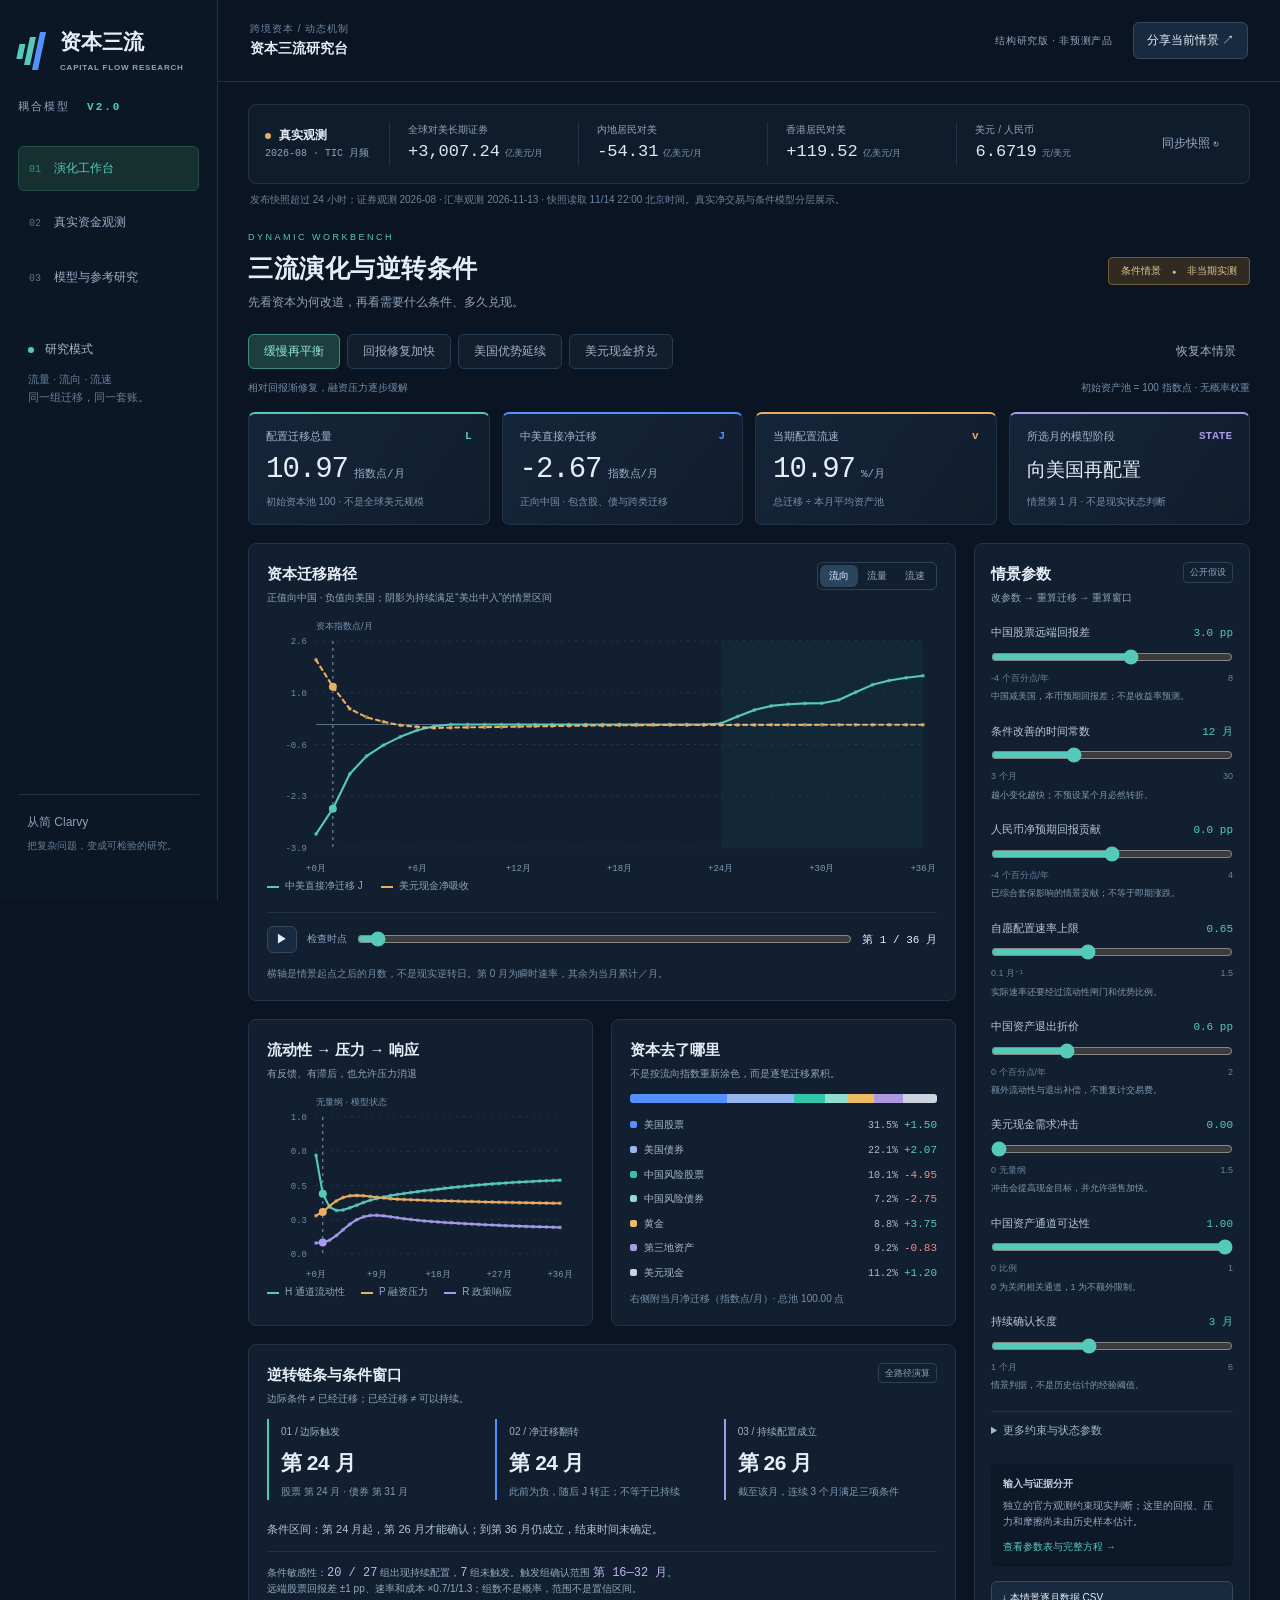
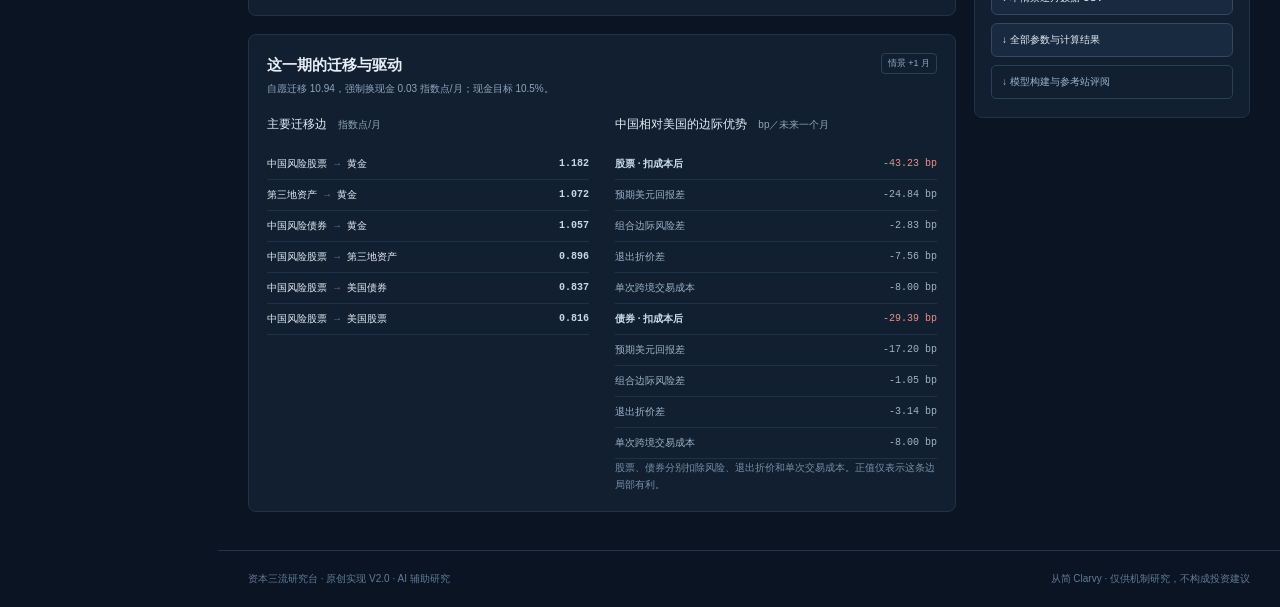
==== public/workbench.html @ 4d36f6ec "Publish capital three-flows research workbench v2" ====
<!doctype html><html lang="zh-CN"><head><meta charset="utf-8"><meta name="viewport" content="width=device-width,initial-scale=1"><meta name="theme-color" content="#0b1422"><meta name="description" content="资本三流动态研究台：真实证券交易观测、七资产迁移网络、流动性反馈、条件逆转窗口。"><title>资本三流 · 动态研究台</title><link rel="icon" href="assets/favicon.svg"><link rel="stylesheet" href="workbench.css"><script type="module" src="workbench.mjs"></script></head><body>
<a class="skip" href="#main">跳到研究内容</a><aside class="rail"><a class="brand" href="#model"><span class="brand-mark"><i></i><i></i><i></i></span><span>资本三流<small>CAPITAL FLOW RESEARCH</small></span></a><div class="edition">耦合模型 <b>V2.0</b></div><nav><a href="#model" data-page="model"><span>01</span> 演化工作台</a><a href="#observed" data-page="observed"><span>02</span> 真实资金观测</a><a href="#method" data-page="method"><span>03</span> 模型与参考研究</a></nav><div class="rail-note"><span class="dot"></span> 研究模式<small>流量 · 流向 · 流速<br>同一组迁移，同一套账。</small></div><div class="rail-bottom">从简 Clarvy<br><small>把复杂问题，变成可检验的研究。</small></div></aside>
<div class="shell"><header class="topbar"><div><span class="breadcrumb">跨境资本 / 动态机制</span><strong>资本三流研究台</strong></div><div class="top-actions"><span class="version">结构研究版 · 非预测产品</span><button id="share">分享当前情景 ↗</button></div></header><main id="main" tabindex="-1">
<div class="data-strip"><div class="strip-label"><span class="dot" id="data-dot"></span><strong>真实观测</strong><small id="obs-period">读取官方快照…</small></div><div class="ticker" id="tickers"><span>正在读取来源，未用模拟值占位。</span></div><button class="quiet" id="refresh">同步快照 ↻</button></div><p class="sync-line" id="sync-status">观测层与情景模型独立：新数据不会未经拟合就变成“真实三流”。</p>
<section class="page" id="page-model"><div class="page-heading"><div><span class="eyebrow">DYNAMIC WORKBENCH</span><h1>三流演化与逆转条件</h1><p>先看资本为何改道，再看需要什么条件、多久兑现。</p></div><div class="mode-chip">条件情景 <span>●</span> 非当期实测</div></div>
<div class="scenario-bar"><div class="scenarios" id="presets"></div><button class="quiet" id="reset">恢复本情景</button></div><div class="scenario-caption"><span id="scenario-brief"></span><span>初始资产池 = 100 指数点 · 无概率权重</span></div>
<div class="metrics" id="metrics"></div>
<div class="work-grid"><div class="analysis-stack"><article class="panel main-chart"><div class="panel-head"><div><h2>资本迁移路径</h2><p>正值向中国 · 负值向美国；阴影为持续满足“美出中入”的情景区间</p></div><div class="segmented" id="chart-tabs"><button data-chart="J" class="active">流向</button><button data-chart="L">流量</button><button data-chart="v">流速</button></div></div><div id="main-chart" class="chart"></div><div class="chart-caption" id="main-legend"></div><div class="time-control"><button id="play" aria-label="播放情景路径">▶</button><label for="month">检查时点</label><input type="range" id="month" min="0" max="36" step="1" value="1"><output id="month-label"></output></div><p class="micro">横轴是情景起点之后的月数，不是现实逆转日。第 0 月为瞬时速率，其余为当月累计／月。</p></article>
<div class="sub-grid"><article class="panel"><div class="panel-head"><div><h2>流动性 → 压力 → 响应</h2><p>有反馈、有滞后，也允许压力消退</p></div></div><div id="state-chart" class="chart compact"></div><div class="legend"><span style="--c:#55cabb">H 通道流动性</span><span style="--c:#e8ae64">P 融资压力</span><span style="--c:#a79aea">R 政策响应</span></div></article><article class="panel"><div class="panel-head"><div><h2>资本去了哪里</h2><p id="holdings-caption">不是按流向指数重新涂色，而是逐笔迁移累积。</p></div></div><div id="allocation"></div></article></div>
<article class="panel"><div class="panel-head"><div><h2>逆转链条与条件窗口</h2><p>边际条件 ≠ 已经迁移；已经迁移 ≠ 可以持续。</p></div><span class="badge">全路径演算</span></div><div class="event-grid" id="events"></div><div class="window-detail" id="window-detail"></div><div class="sensitivity" id="sensitivity"></div></article>
<article class="panel"><div class="panel-head"><div><h2>这一期的迁移与驱动</h2><p id="flow-description"></p></div><span class="badge" id="selected-badge"></span></div><div class="drivers-grid"><div><h3>主要迁移边 <small>指数点/月</small></h3><div id="flow-edges"></div></div><div><h3>中国相对美国的边际优势 <small>bp／未来一个月</small></h3><div id="driver-bars"></div><p class="micro">股票、债券分别扣除风险、退出折价和单次交易成本。正值仅表示这条边局部有利。</p></div></div></article></div>
<aside class="parameter-panel panel"><div class="panel-head"><div><h2>情景参数</h2><p>改参数 → 重算迁移 → 重算窗口</p></div><span class="badge">公开假设</span></div><div id="controls"></div><details id="advanced"><summary>更多约束与状态参数</summary><div id="advanced-controls"></div></details><div class="parameter-note"><strong>输入与证据分开</strong><p>独立的官方观测约束现实判断；这里的回报、压力和摩擦尚未由历史样本估计。</p><a href="#method">查看参数表与完整方程 →</a></div><div class="exports"><button id="export-csv">↓ 本情景逐月数据 CSV</button><button id="export-json">↓ 全部参数与计算结果</button><a href="downloads/model-v2.md" download>↓ 模型构建与参考站评阅</a></div></aside></div></section>
<section class="page" id="page-observed" hidden><div class="page-heading"><div><span class="eyebrow">OBSERVED TRANSACTIONS</span><h1>真实资金，按统计口径看</h1><p>直接读取交易净额；不把市值、汇率变化当作跨境买卖。</p></div><button id="export-observed">↓ 观测 CSV</button></div><div id="observation-verdict" class="verdict"></div><div class="observed-controls"><label for="region">投资者居民口径</label><select id="region"><option value="world">全球外国居民（Grand Total）</option><option value="cn">中国内地居民</option><option value="hk">中国香港居民</option></select><span class="badge" id="history-count"></span></div><div class="metrics observed-metrics" id="observed-metrics"></div><article class="panel"><div class="panel-head"><div><h2>对美国长期证券的净交易</h2><p>月度 · 亿美元/月 · 正数为净买入</p></div></div><div id="observed-chart" class="chart"></div><div class="legend"><span style="--c:#55cabb">长期证券合计</span><span style="--c:#5590ff">股票</span><span style="--c:#e8ae64">债券</span></div></article><div class="sub-grid"><article class="panel"><div class="panel-head"><div><h2>净配置强度</h2><p>月度净交易 ÷ 两个月末平均持仓，%/月；不是毛流速 v</p></div></div><div id="intensity-chart" class="chart compact"></div></article><article class="panel"><div class="panel-head"><div><h2>存量变化分解</h2><p>最新统计月 · 亿美元</p></div></div><div id="reconcile"></div></article></div><article class="panel"><div class="panel-head"><div><h2>同月分项与居民来源</h2><p>内地、香港是居民/报告归属，不是最终受益人的完整穿透。</p></div></div><div class="table-scroll"><table><thead><tr><th>投资者口径</th><th>合计</th><th>股票</th><th>国债</th><th>机构债</th><th>公司债</th><th>统计期</th></tr></thead><tbody id="region-table"></tbody></table></div></article><div id="source-log" class="source-grid"></div></section>
<section class="page" id="page-method" hidden><div class="page-heading"><div><span class="eyebrow">MODEL & REFERENCE</span><h1>先理解参考模型，再完善机制</h1><p>继承动态反馈与结果导向；用真实迁移、完整资产去向和可失效条件补齐。</p></div><a class="button" href="downloads/model-v2.md" download>↓ 完整研究说明</a></div><article class="panel prose"><span class="badge">参考站 · 本轮实读 2026-11-14</span><h2>它抓住的重点，是“三流如何相互作用”</h2><p>参考站 SFO-V5 用流速、压力、政策响应和吸引力的耦合方程，解释资本为何先冻结、后改道。低流速降低方向调整速度，情景参数影响演化路径与窗口。这些机制和研究台组织方式值得吸收，不能只留下“数据不足”的提醒。</p><div class="mechanism"><span>融资收紧</span><b>→</b><span>通道流动性下降</span><b>→</b><span>压力积累</span><b>→</b><span>政策与回报变化</span><b>→</b><span>资产迁移</span></div><p>它的 2027 年窗口来自指定的利差、风险补偿转折路径，公开说明也称其为“情景标定”。线上是日更快照加本地积分，不等于分钟级实测资本流。我们保留机制，重新建立量纲、迁移账和可终止的窗口。</p><a id="reference-link" target="_blank" rel="noopener noreferrer">打开用户提供的参考站 ↗</a></article>
<article class="panel prose"><h2>融合后的模型：不是再加一个指数</h2><div class="compare-grid"><div><b>01 · 流量落到账上</b><p>七资产桶，边际优势驱动每条迁移。L、J、v 和持仓来自同一组 f，不独立编造方向指数。</p></div><div><b>02 · 资金有其他选择</b><p>美中股债分开，现金、黄金、第三地参与竞争。中国相对更好，也不代表它比现金更好。</p></div><div><b>03 · 速冻与强售分开</b><p>流动性压低自愿调仓，但美元需求可加速强制出售；压力状态能够恢复，不永久锁存。</p></div><div><b>04 · 窗口由条件生成</b><p>触发、翻转、持续确认分别计算；条件失效即结束，期限内不发生也保留。</p></div></div></article>
<article class="panel prose"><h2>可运行的方程骨架</h2><div class="equation"><small>01 / 交易与估值分账</small>ΔKᵢ = Δt · (Σⱼ fⱼᵢ − Σⱼ fᵢⱼ) + Gᵢ + Eᵢ</div><div class="equation"><small>02 / 同一币种、同一月期限</small>g = μ − χ − γΣw &nbsp; · &nbsp; Sᵢⱼ = gⱼ − gᵢ − cᵢⱼ</div><div class="equation"><small>03 / 有界、守恒的自愿迁移</small>aᵢⱼ = Aᵢⱼ [Sᵢⱼ]₊ / s₀<br>fᵢⱼ = ν₀ H/(H+h₀) · Kᵢ · aᵢⱼ/(1+Σⱼ aᵢⱼ)</div><div class="equation"><small>04 / 由迁移导出三流</small>L = Σ fᵢⱼ &nbsp; · &nbsp; J = f美→中 − f中→美 &nbsp; · &nbsp; v = L/W̄</div><div class="equation"><small>05 / 可衰减的状态反馈，时间单位为月</small>H′ = (a+bR)(1−H) − cIH<br>P′ = [d(1−H)+eZ](1−P) − (f+gR)P<br>R′ = k{sigmoid[(P−P*)/θ] − R}</div><p>另加现金短缺时的强制迁移；所有出售受持仓和通道约束。模型为边际收益驱动动力学，不宣称全球动态最优解。完整量纲、系数、初始配置与局限见研究说明及参数导出。</p></article>
<article class="panel prose"><h2>现实观测与情景推演，各回答一个问题</h2><div class="compare-grid"><div><b>观测层：已经发生了什么？</b><p>美国财政部 TIC（国际资本流动统计）的净交易、股债分项、居民来源与持仓。后台每 6 小时尝试更新，失败保留旧值及原观测期。</p></div><div><b>模型层：如果条件变化，会怎样？</b><p>显式回报、风险、摩擦与现金需求生成迁移。尚未拟合“观测→潜在状态”映射，因此不会拿日行情自动伪造真实 L/J/v。</p></div></div><p>没有足够的同一投资者穿透数据，现实双边迁移尚未识别；但已披露的美国吸收端和资产分化可以真实展示。27 组敏感性是确定性压力对照，不是概率或置信区间。</p></article>
<article class="panel"><div class="panel-head"><div><h2>当前情景参数登记</h2><p>全部标为情景输入；不是经济常数的实证估计。</p></div></div><div class="table-scroll"><table><thead><tr><th>参数</th><th>值</th><th>单位 / 用途</th></tr></thead><tbody id="parameter-table"></tbody></table></div><details class="technical"><summary>固定系数、初始配置与风险矩阵</summary><pre id="fixed-params"></pre></details></article></section>
</main><footer><span>资本三流研究台 · 原创实现 V2.0 · AI 辅助研究</span><span>从简 Clarvy · 仅供机制研究，不构成投资建议</span></footer></div><div id="toast" role="status" aria-live="polite"></div></body></html>
---- public/workbench.css ----
:root{color-scheme:dark;--bg:#0b1422;--rail:#0c1726;--panel:#111f30;--line:#223349;--text:#e6edf7;--muted:#91a4bc;--cyan:#55cabb;--blue:#5590ff;--amber:#e8ae64;--red:#e98f8b;--mono:'SFMono-Regular',Consolas,'Liberation Mono',monospace}*{box-sizing:border-box}body{margin:0;background:var(--bg);color:var(--text);font:14px/1.6 -apple-system,BlinkMacSystemFont,'Segoe UI','PingFang SC','Microsoft YaHei',sans-serif}button,input,select{font:inherit}button,.button{cursor:pointer;color:var(--text);border:1px solid #344861;background:#182a40;border-radius:6px;padding:8px 13px;font-size:12px;white-space:nowrap;text-decoration:none}button:hover,.button:hover{background:#223b56;border-color:#527293}button:focus-visible,a:focus-visible,input:focus-visible,select:focus-visible{outline:2px solid var(--cyan);outline-offset:4px}button:disabled{opacity:.55;cursor:wait}a{color:var(--cyan);text-decoration:none}a:hover{text-decoration:underline}h1,h2,h3,p{margin:0}h1{font-size:25px;letter-spacing:.02em;font-weight:650}h2{font-size:15px;font-weight:650}h3{font-size:12px;font-weight:500;margin:6px 0 14px}h3 small{font-size:10px;color:var(--muted);font-weight:400;margin-left:8px}small{font-size:11px}strong{font-weight:600}.skip{position:absolute;left:8px;top:-50px;z-index:20;background:#000}.skip:focus{top:5px}.rail{position:fixed;width:218px;top:0;bottom:0;left:0;border-right:1px solid var(--line);background:var(--rail);padding:28px 18px;display:flex;flex-direction:column;z-index:5}.brand{display:flex;align-items:center;gap:12px;color:var(--text);font-size:21px;font-weight:600;line-height:1.3;text-decoration:none!important}.brand small{display:block;color:var(--muted);font-size:8px;letter-spacing:.8px;margin-top:8px}.brand-mark{display:flex;align-items:center;gap:3px;width:30px;height:38px;transform:skew(-12deg)}.brand-mark i{display:block;width:6px;background:var(--cyan);height:15px}.brand-mark i:nth-child(2){height:28px}.brand-mark i:nth-child(3){height:38px;background:var(--blue)}.edition{margin:24px 0 30px;color:var(--muted);font-size:11px;letter-spacing:2px}.edition b{margin-left:12px;font-family:var(--mono);color:var(--cyan)}nav{display:grid;gap:9px}nav a{padding:12px 10px;color:#98adc5;border:1px solid transparent;border-radius:6px;font-size:12px}nav a span{font-family:var(--mono);font-size:10px;margin-right:10px;opacity:.6}nav a[aria-current]{color:var(--cyan);background:#16302f;border-color:#255047}nav a:hover{text-decoration:none;background:#172538}.rail-note{margin:40px 10px;color:#a7b8cc;font-size:12px}.dot{display:inline-block;width:6px;height:6px;background:var(--cyan);border-radius:50%;margin-right:8px;box-shadow:0 0 8px #55cabb33}.dot.warn{background:var(--amber)}.rail-note small{display:block;color:#667e98;margin:12px 0}.rail-bottom{margin-top:auto;color:#8ca1bc;font-size:12px;padding:18px 9px;border-top:1px solid var(--line)}.rail-bottom small{font-size:10px;color:#667e98;display:block;margin-top:6px}.shell{margin-left:218px;min-width:0}.topbar{height:82px;padding:18px 32px;display:flex;align-items:center;justify-content:space-between;border-bottom:1px solid var(--line)}.breadcrumb{font-size:10px;display:block;color:#7087a3;letter-spacing:1px}.topbar strong{font-size:14px}.top-actions{display:flex;gap:20px;align-items:center}.version{font-size:10px;color:var(--muted);letter-spacing:.7px}main{padding:22px 30px 38px;max-width:1610px;margin:auto;outline:none}.data-strip{display:flex;align-items:center;border:1px solid var(--line);background:#0f1c2c;border-radius:8px;min-height:80px;padding:12px 16px;gap:20px}.strip-label{min-width:100px;font-size:12px}.strip-label small{display:block;color:var(--muted);font-family:var(--mono);font-size:10px}.ticker{display:grid;grid-template-columns:repeat(4,1fr);flex:1;gap:18px;min-width:0}.tick{border-left:1px solid var(--line);padding-left:18px;min-width:0}.tick span{display:block;color:var(--muted);font-size:10px}.tick b{font-size:17px;font-family:var(--mono);font-weight:500;color:#dce7f4}.tick small{margin-left:5px;color:#8196ae;font-size:9px}.quiet{background:none;border:1px solid transparent;color:#9bb0c8}.sync-line{font-size:10px;color:#6c839d;margin:8px 2px 22px}.page-heading{display:flex;justify-content:space-between;align-items:center;margin:4px 0 20px;gap:14px}.eyebrow{font-size:9px;letter-spacing:2.5px;color:var(--cyan);display:block;margin-bottom:4px}.page-heading p{font-size:12px;color:var(--muted);margin-top:5px}.mode-chip{border:1px solid #705c37;background:#302a20;color:#dfc696;padding:5px 12px;border-radius:4px;font-size:10px;white-space:nowrap}.mode-chip span{font-size:7px;margin:0 8px}.scenario-bar{display:flex;justify-content:space-between;align-items:center;gap:12px}.scenarios{display:flex;gap:7px;flex-wrap:wrap}.scenarios button{background:#101e2e;border-color:#283c54;padding:7px 15px;color:#a1b3c9;font-size:12px}.scenarios button.active{background:#1c3e3d;border-color:#3d8b7c;color:#94e9db}.scenario-caption{display:flex;justify-content:space-between;font-size:10px;color:#738da8;margin:10px 0 16px;gap:10px}.metrics{display:grid;grid-template-columns:repeat(4,1fr);gap:12px;margin-bottom:18px}.metric{border:1px solid var(--line);border-top:2px solid var(--c,var(--line));border-radius:7px;background:linear-gradient(125deg,#152539,#101d2d);padding:14px 17px;min-width:0}.metric .label{font-size:11px;color:#a6b7cc;display:flex;justify-content:space-between;gap:8px}.metric .symbol{font-family:var(--mono);color:var(--c);font-weight:600}.metric .value{font-family:var(--mono);font-size:29px;line-height:1.45;letter-spacing:-1px;margin:4px 0 3px}.metric .value small{font-family:inherit;color:#98afc6;font-size:11px;letter-spacing:0;margin-left:6px}.metric .foot{font-size:10px;color:#7891ad}.metric.state .value{font-family:inherit;font-size:19px;letter-spacing:0;line-height:2.2}.work-grid{display:grid;grid-template-columns:minmax(0,1fr) 276px;gap:18px}.analysis-stack{display:grid;gap:18px;min-width:0}.panel{border:1px solid var(--line);border-radius:8px;background:var(--panel);padding:18px;min-width:0}.panel-head{display:flex;justify-content:space-between;align-items:flex-start;gap:10px;margin-bottom:12px}.panel-head p{font-size:10px;color:var(--muted);margin-top:4px}.segmented{display:flex;border:1px solid #2c415a;border-radius:5px;padding:2px;flex-shrink:0}.segmented button{background:none;border:0;color:#91a8c1;padding:3px 9px;font-size:10px}.segmented button.active{background:#2a455e;color:#e3f0ff}.chart{position:relative;width:100%;min-width:0}.chart svg{display:block;width:100%;height:auto;overflow:visible}.chart-empty{color:var(--muted);padding:50px 12px;font-size:12px}.chart-caption{font-size:10px;color:#8fa5bf;min-height:22px}.legend{display:flex;gap:16px;flex-wrap:wrap;color:#92a7c0;font-size:10px}.legend span:before,.chart-caption span:before{content:'';display:inline-block;width:12px;height:2px;background:var(--c);margin-right:6px;vertical-align:middle}.time-control{display:flex;align-items:center;gap:10px;margin:12px 0;padding-top:12px;border-top:1px solid var(--line)}.time-control button{width:30px;height:27px;padding:2px 7px}.time-control label{font-size:10px;color:#8fa5bf;white-space:nowrap}.time-control input{flex:1;min-width:50px}.time-control output{font:11px var(--mono);min-width:70px;text-align:right}input[type=range]{accent-color:var(--cyan);height:12px;cursor:pointer;width:100%;margin:8px 0}.micro{font-size:10px;color:#788fa9;line-height:1.7}.sub-grid{display:grid;grid-template-columns:1fr 1fr;gap:18px}.allocation-row{display:flex;justify-content:space-between;font-size:10px;color:#a9bbce;margin:7px 0;gap:8px}.allocation-row .amount{font-family:var(--mono)}.allocation-row i{display:inline-block;width:7px;height:7px;border-radius:2px;background:var(--c);margin-right:7px}.allocation-bar{display:flex;height:9px;border-radius:3px;overflow:hidden;margin:12px 0 14px}.allocation-bar span{height:100%}.event-grid{display:grid;grid-template-columns:repeat(3,1fr);gap:15px}.event{border-left:2px solid var(--c);padding:0 12px;min-width:0}.event small{font-size:10px;color:#a0b1c6}.event b{display:block;margin:5px 0 4px;font-size:21px;letter-spacing:-.5px}.event p{font-size:10px;color:#839bb5}.window-detail{font-size:11px;color:#b6c7da;margin:20px 0 4px;line-height:1.8}.sensitivity{font-size:10px;color:#93a8c0;padding-top:12px;border-top:1px solid var(--line);margin-top:12px}.sensitivity b{font:12px var(--mono);color:#c2b4ee}.badge{font-size:9px;color:#8fa7c3;border:1px solid #2a4059;border-radius:4px;padding:2px 6px;white-space:nowrap}.parameter-panel{align-self:start;position:sticky;top:16px;padding:18px 16px}.control{margin:18px 0 19px}.control label{display:flex;justify-content:space-between;gap:8px;font-size:11px;color:#b8c8db;align-items:baseline}.control output{font-family:var(--mono);font-size:11px;color:var(--cyan);white-space:nowrap}.control .ends{display:flex;justify-content:space-between;font-size:9px;color:#69839f}.control p{font-size:9px;line-height:1.6;color:#8298b1;margin-top:4px}details summary{cursor:pointer;font-size:11px;color:#a3b7ce;padding:10px 0;border-top:1px solid var(--line)}.parameter-note{font-size:10px;background:#0d1929;padding:12px;border-radius:5px;margin:14px 0;color:#95a9c2}.parameter-note strong{color:#bdcde0}.parameter-note p{margin:6px 0 9px}.exports{display:grid;gap:8px}.exports button,.exports a{text-align:left;font-size:10px;padding:8px 10px}.exports a{border:1px solid #2a4059;border-radius:5px;color:#9ab2cc}.drivers-grid{display:grid;grid-template-columns:1fr 1fr;gap:26px}.edge{display:flex;justify-content:space-between;font-size:10px;padding:7px 0;border-bottom:1px solid #203249;gap:9px}.edge strong{font-family:var(--mono);color:#c5d7ec}.edge span em{font-style:normal;color:#607b97;padding:0 5px}.driver{display:flex;justify-content:space-between;gap:10px;font-size:10px;color:#9fb3ca;padding:7px 0;border-bottom:1px solid #203249}.driver b{font-family:var(--mono);font-weight:500}.driver.total{font-weight:600;color:#ccdeed}.positive{color:var(--cyan)!important}.negative{color:var(--red)!important}.verdict{border-left:3px solid var(--cyan);background:#12292f;padding:15px 20px;margin-bottom:22px;color:#c7dadd;font-size:13px}.verdict p{font-size:11px;color:#91b2bb;margin-top:7px}.observed-controls{display:flex;align-items:center;gap:12px;margin-bottom:16px;font-size:12px;color:#9cb2cc}select{background:#17283c;border:1px solid #30465e;border-radius:5px;color:#d7e6f5;padding:7px 9px;max-width:100%}#page-observed>.panel,#page-observed>.sub-grid{margin-bottom:18px}.table-scroll{overflow:auto}table{width:100%;border-collapse:collapse;text-align:left;font-size:11px;white-space:nowrap}th{font-weight:500;color:#829bb8;border-bottom:1px solid #344961;padding:10px 12px}td{padding:11px 12px;border-bottom:1px solid #203249;color:#b6c8dd}td:not(:first-child){font-family:var(--mono)}.source-grid{display:grid;grid-template-columns:repeat(3,1fr);gap:14px}.source{border:1px solid var(--line);border-radius:7px;padding:15px;background:#101d2d;font-size:10px;color:#8ca3bf}.source b{display:block;color:#c1d3e6;font-size:12px;margin:5px 0 10px}.source code{font:8px var(--mono);overflow-wrap:anywhere;display:block;margin-top:8px}.source a{display:block;margin-top:10px}.prose{font-size:12px;line-height:1.9;margin-bottom:18px}.prose h2{font-size:18px;margin-bottom:14px}.prose p{color:#a9bed4;margin:12px 0}.prose>.badge{display:inline-block;margin-bottom:12px}.mechanism{display:flex;gap:8px;align-items:center;flex-wrap:wrap;margin:22px 0}.mechanism span{border:1px solid #36635f;padding:7px 14px;background:#173534;color:#a6e3d7;border-radius:5px;font-size:11px}.mechanism b{color:#536e89;font-weight:400}.compare-grid{display:grid;grid-template-columns:1fr 1fr;gap:18px 28px}.compare-grid b{font-size:13px;color:#cfe6e3}.compare-grid p{margin:6px 0}.equation{padding:14px 18px;border:1px solid #2c415a;background:#0c1828;margin:12px 0;border-radius:5px;font:14px/1.9 var(--mono);overflow:auto}.equation small{display:block;font:10px/1.6 sans-serif;color:#5bbdaf;margin-bottom:9px}.technical{margin-top:18px}.technical pre{white-space:pre-wrap;color:#8fa9c5;font:10px/1.7 var(--mono);overflow-wrap:anywhere}footer{border-top:1px solid var(--line);padding:20px 30px;display:flex;justify-content:space-between;font-size:10px;color:#607b98;gap:12px}#toast{position:fixed;right:24px;bottom:24px;background:#24433f;border:1px solid #4e9d8e;color:#cbf3e7;border-radius:6px;padding:12px 20px;z-index:30;font-size:12px;opacity:0;pointer-events:none;transition:opacity .15s;max-width:calc(100vw - 40px)}#toast.visible{opacity:1}[hidden]{display:none!important}
@media(min-width:1600px){.work-grid{grid-template-columns:minmax(0,1fr) 310px}.metric .value{font-size:33px}}
@media(max-width:1200px){.rail{width:182px;padding:25px 12px}.brand{font-size:18px}.brand small{font-size:7px}.shell{margin-left:182px}main{padding:20px}.topbar{padding:16px 22px}.work-grid{grid-template-columns:minmax(0,1fr) 250px;gap:14px}.ticker{gap:10px}.tick{padding-left:10px}.tick b{font-size:15px}.data-strip{gap:10px}.metrics{gap:10px}.metric{padding:12px}.metric .value{font-size:25px}.sub-grid{grid-template-columns:1fr}.drivers-grid{grid-template-columns:1fr}.parameter-panel{padding:16px 13px}.source-grid{grid-template-columns:1fr}.top-actions .version{display:none}}
@media(max-width:900px){.rail{position:static;width:100%;height:auto;padding:16px 20px;border-right:0;border-bottom:1px solid var(--line);flex-direction:row;align-items:center;justify-content:space-between;gap:16px}.brand{font-size:19px}.brand small{display:none}.brand-mark{height:28px}.brand-mark i:nth-child(3){height:28px}.edition,.rail-note,.rail-bottom{display:none}nav{display:flex;gap:6px}nav a{padding:7px 10px;font-size:11px}nav a span{display:none}.shell{margin:0}.topbar{height:63px}.work-grid{grid-template-columns:1fr 246px}.tick small{display:block;margin-left:0}.scenario-caption span:last-child{display:none}.metric.state .value{font-size:16px}.event b{font-size:18px}.page-heading p{font-size:11px}.panel{padding:15px}.event-grid{gap:7px}.event{padding-left:9px}.strip-label{min-width:82px}.data-strip .quiet{font-size:0;padding:4px}.data-strip .quiet:after{content:'↻';font-size:18px}}
@media(max-width:700px){.work-grid{grid-template-columns:1fr}.parameter-panel{position:static;order:2}.sub-grid,.drivers-grid{grid-template-columns:1fr 1fr}.ticker{grid-template-columns:repeat(2,1fr);row-gap:10px}.data-strip{align-items:flex-start}.tick b{font-size:15px}.tick small{display:inline}.metric .value{font-size:26px}.metrics{grid-template-columns:repeat(2,1fr)}.scenario-bar{align-items:flex-start}.scenarios button{font-size:11px;padding:6px 11px}.scenario-bar .quiet{font-size:10px;padding:5px}.source-grid{grid-template-columns:1fr}.compare-grid{grid-template-columns:1fr}.observed-controls{flex-wrap:wrap}.page-heading{align-items:flex-start}.page-heading h1{font-size:23px}.page-heading .mode-chip{margin-top:20px}.parameter-panel #controls{display:grid;grid-template-columns:1fr 1fr;gap:0 24px}.control{margin:12px 0}.topbar .breadcrumb{font-size:9px}#page-method .page-heading .button{font-size:10px}}
@media(max-width:480px){.rail{padding:13px 14px;display:block}.brand{font-size:18px}.brand-mark{height:22px}.brand-mark i{width:5px}.brand-mark i:nth-child(2){height:20px}.brand-mark i:nth-child(3){height:27px}nav{margin-top:14px;justify-content:space-between}nav a{flex:1;text-align:center;padding:7px 5px;font-size:10px}.topbar{padding:12px 15px;height:58px}.topbar strong{font-size:12px}main{padding:14px 12px 28px}.data-strip{padding:12px 10px;gap:5px}.strip-label{min-width:70px}.strip-label strong{font-size:10px}.strip-label small{font-size:9px}.ticker{gap:10px 6px}.tick{padding-left:8px}.tick span{font-size:8px}.tick b{font-size:13px}.tick small{font-size:8px;margin-left:2px}.sync-line{font-size:9px;line-height:1.7;margin-bottom:19px}.page-heading{gap:5px;margin-bottom:16px}.page-heading h1{font-size:21px}.eyebrow{font-size:8px;letter-spacing:2px}.page-heading p{font-size:10px}.mode-chip{font-size:8px;padding:4px 6px}.mode-chip span{margin:0 4px}.scenario-bar{gap:6px}.scenarios{gap:6px;flex:1}.scenarios button{font-size:10px;padding:5px 8px}.scenario-bar .quiet{font-size:9px;padding:5px 3px}.scenario-caption{font-size:9px}.metrics{gap:9px;margin-bottom:14px}.metric{padding:12px 13px}.metric .value{font-size:25px}.metric.state .value{font-size:18px}.metric .label{font-size:10px}.metric .foot{font-size:9px}.work-grid,.analysis-stack{gap:14px}.panel{padding:14px 12px}.panel-head{gap:8px}.panel-head h2{font-size:13px}.panel-head p{font-size:9px}.main-chart .panel-head{display:block}.segmented{display:inline-flex;margin-top:10px}.sub-grid,.drivers-grid{grid-template-columns:1fr;gap:14px}.time-control{gap:7px}.time-control label{font-size:9px}.event-grid{gap:4px}.event{padding-left:8px}.event b{font-size:17px}.event small,.event p{font-size:9px}.window-detail{font-size:10px}.sensitivity{font-size:9px}.source-grid{gap:12px}.parameter-panel #controls{gap:0 18px}.control label{font-size:10px}.control output{font-size:10px}.control p{font-size:9px}footer{flex-direction:column;font-size:9px;padding:18px 14px;gap:4px}.top-actions{gap:5px}.top-actions button{font-size:10px;padding:5px 9px}.prose h2{font-size:16px}.prose{font-size:11px}.equation{font-size:12px;padding:12px}.observed-controls select{font-size:11px}.page-heading .button{font-size:9px!important;padding:6px!important}.observed-metrics .value{font-size:21px}}
@media(prefers-reduced-motion:reduce){*{scroll-behavior:auto!important;transition:none!important}}
@media(max-width:480px){.tick small{display:block;margin-left:0;line-height:1.4;white-space:nowrap}.tick b{white-space:nowrap}}
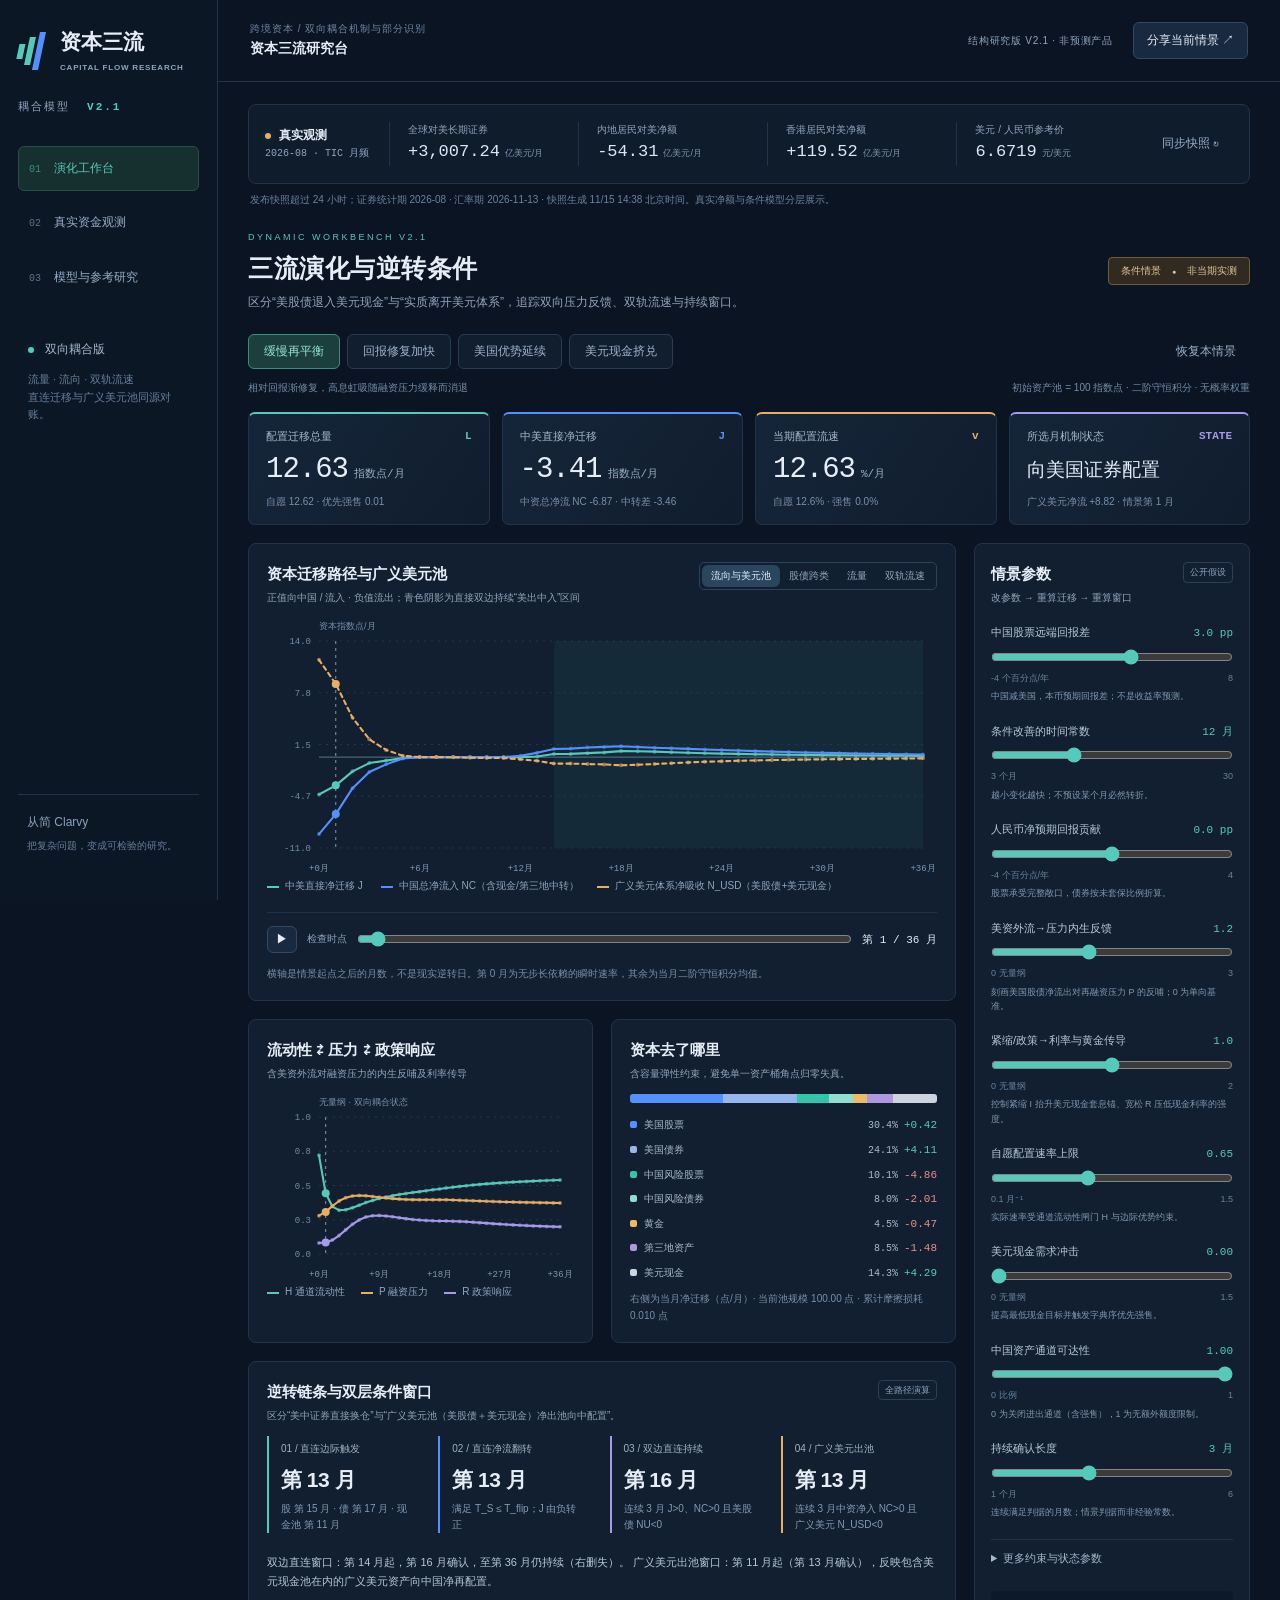
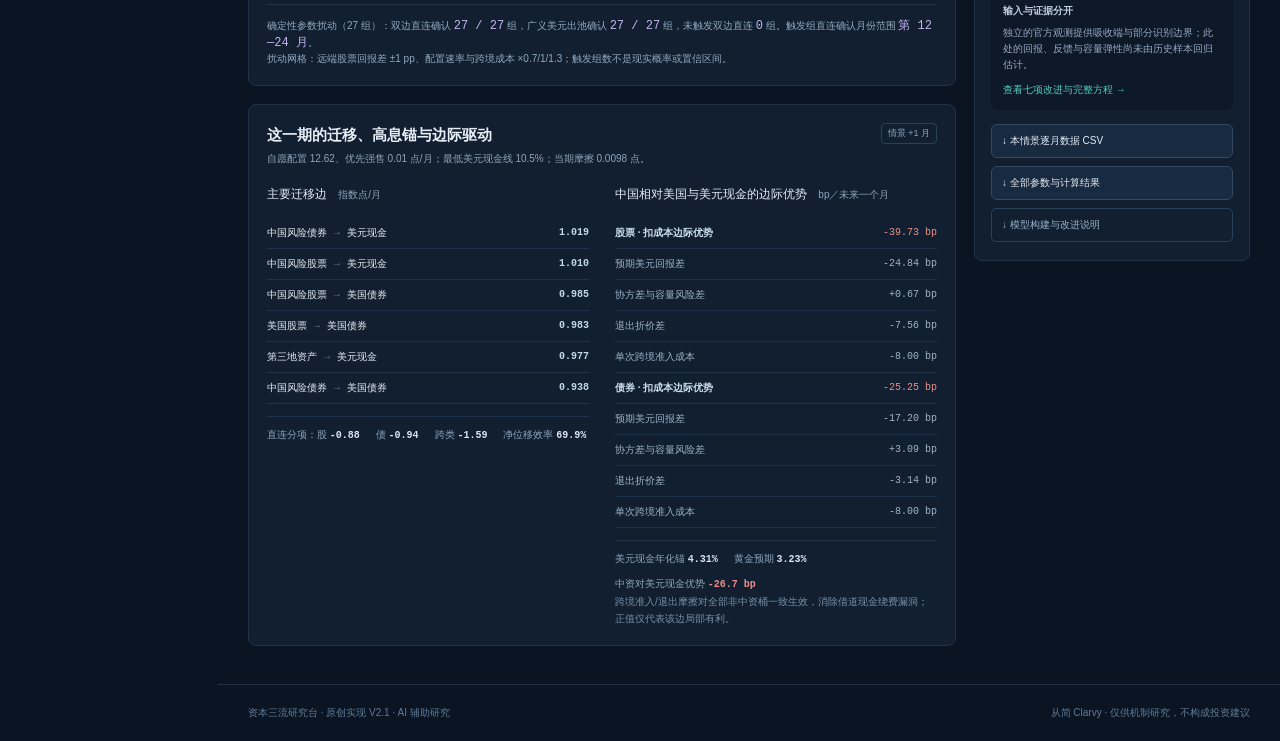
==== commit f5513b41: "Upgrade capital three-flows model and workbench to v2.1" ====
--- a/public/workbench.html
+++ b/public/workbench.html
@@ -1,19 +1,25 @@
-<!doctype html><html lang="zh-CN"><head><meta charset="utf-8"><meta name="viewport" content="width=device-width,initial-scale=1"><meta name="theme-color" content="#0b1422"><meta name="description" content="资本三流动态研究台：真实证券交易观测、七资产迁移网络、流动性反馈、条件逆转窗口。"><title>资本三流 · 动态研究台</title><link rel="icon" href="assets/favicon.svg"><link rel="stylesheet" href="workbench.css"><script type="module" src="workbench.mjs"></script></head><body>
-<a class="skip" href="#main">跳到研究内容</a><aside class="rail"><a class="brand" href="#model"><span class="brand-mark"><i></i><i></i><i></i></span><span>资本三流<small>CAPITAL FLOW RESEARCH</small></span></a><div class="edition">耦合模型 <b>V2.0</b></div><nav><a href="#model" data-page="model"><span>01</span> 演化工作台</a><a href="#observed" data-page="observed"><span>02</span> 真实资金观测</a><a href="#method" data-page="method"><span>03</span> 模型与参考研究</a></nav><div class="rail-note"><span class="dot"></span> 研究模式<small>流量 · 流向 · 流速<br>同一组迁移，同一套账。</small></div><div class="rail-bottom">从简 Clarvy<br><small>把复杂问题，变成可检验的研究。</small></div></aside>
-<div class="shell"><header class="topbar"><div><span class="breadcrumb">跨境资本 / 动态机制</span><strong>资本三流研究台</strong></div><div class="top-actions"><span class="version">结构研究版 · 非预测产品</span><button id="share">分享当前情景 ↗</button></div></header><main id="main" tabindex="-1">
-<div class="data-strip"><div class="strip-label"><span class="dot" id="data-dot"></span><strong>真实观测</strong><small id="obs-period">读取官方快照…</small></div><div class="ticker" id="tickers"><span>正在读取来源，未用模拟值占位。</span></div><button class="quiet" id="refresh">同步快照 ↻</button></div><p class="sync-line" id="sync-status">观测层与情景模型独立：新数据不会未经拟合就变成“真实三流”。</p>
-<section class="page" id="page-model"><div class="page-heading"><div><span class="eyebrow">DYNAMIC WORKBENCH</span><h1>三流演化与逆转条件</h1><p>先看资本为何改道，再看需要什么条件、多久兑现。</p></div><div class="mode-chip">条件情景 <span>●</span> 非当期实测</div></div>
-<div class="scenario-bar"><div class="scenarios" id="presets"></div><button class="quiet" id="reset">恢复本情景</button></div><div class="scenario-caption"><span id="scenario-brief"></span><span>初始资产池 = 100 指数点 · 无概率权重</span></div>
+<!doctype html><html lang="zh-CN"><head><meta charset="utf-8"><meta name="viewport" content="width=device-width,initial-scale=1"><meta name="theme-color" content="#0b1422"><meta name="description" content="资本三流动态研究台 V2.1：双向宏观反馈、广义美元虹吸识别、七资产迁移网络、真实交易观测与部分识别区间。"><title>资本三流 · 动态研究台 V2.1</title><link rel="icon" href="assets/favicon.svg"><link rel="stylesheet" href="workbench.css"><script type="module" src="workbench.mjs"></script></head><body>
+<a class="skip" href="#main">跳到研究内容</a><aside class="rail"><a class="brand" href="#model"><span class="brand-mark"><i></i><i></i><i></i></span><span>资本三流<small>CAPITAL FLOW RESEARCH</small></span></a><div class="edition">耦合模型 <b>V2.1</b></div><nav><a href="#model" data-page="model"><span>01</span> 演化工作台</a><a href="#observed" data-page="observed"><span>02</span> 真实资金观测</a><a href="#method" data-page="method"><span>03</span> 模型与参考研究</a></nav><div class="rail-note"><span class="dot"></span> 双向耦合版<small>流量 · 流向 · 双轨流速<br>直连迁移与广义美元池同源对账。</small></div><div class="rail-bottom">从简 Clarvy<br><small>把复杂问题，变成可检验的研究。</small></div></aside>
+<div class="shell"><header class="topbar"><div><span class="breadcrumb">跨境资本 / 双向耦合机制与部分识别</span><strong>资本三流研究台</strong></div><div class="top-actions"><span class="version">结构研究版 V2.1 · 非预测产品</span><button id="share">分享当前情景 ↗</button></div></header><main id="main" tabindex="-1">
+<div class="data-strip"><div class="strip-label"><span class="dot" id="data-dot"></span><strong>真实观测</strong><small id="obs-period">读取官方快照…</small></div><div class="ticker" id="tickers"><span>正在读取来源，未用模拟值占位。</span></div><button class="quiet" id="refresh">同步快照 ↻</button></div><p class="sync-line" id="sync-status">观测层与情景模型独立：新数据提供吸收端与部分识别边界，未经实证拟合不冒充“当前真实三流”。</p>
+<section class="page" id="page-model"><div class="page-heading"><div><span class="eyebrow">DYNAMIC WORKBENCH V2.1</span><h1>三流演化与逆转条件</h1><p>区分“美股债退入美元现金”与“实质离开美元体系”，追踪双向压力反馈、双轨流速与持续窗口。</p></div><div class="mode-chip">条件情景 <span>●</span> 非当期实测</div></div>
+<div class="scenario-bar"><div class="scenarios" id="presets"></div><button class="quiet" id="reset">恢复本情景</button></div><div class="scenario-caption"><span id="scenario-brief"></span><span>初始资产池 = 100 指数点 · 二阶守恒积分 · 无概率权重</span></div>
 <div class="metrics" id="metrics"></div>
-<div class="work-grid"><div class="analysis-stack"><article class="panel main-chart"><div class="panel-head"><div><h2>资本迁移路径</h2><p>正值向中国 · 负值向美国；阴影为持续满足“美出中入”的情景区间</p></div><div class="segmented" id="chart-tabs"><button data-chart="J" class="active">流向</button><button data-chart="L">流量</button><button data-chart="v">流速</button></div></div><div id="main-chart" class="chart"></div><div class="chart-caption" id="main-legend"></div><div class="time-control"><button id="play" aria-label="播放情景路径">▶</button><label for="month">检查时点</label><input type="range" id="month" min="0" max="36" step="1" value="1"><output id="month-label"></output></div><p class="micro">横轴是情景起点之后的月数，不是现实逆转日。第 0 月为瞬时速率，其余为当月累计／月。</p></article>
-<div class="sub-grid"><article class="panel"><div class="panel-head"><div><h2>流动性 → 压力 → 响应</h2><p>有反馈、有滞后，也允许压力消退</p></div></div><div id="state-chart" class="chart compact"></div><div class="legend"><span style="--c:#55cabb">H 通道流动性</span><span style="--c:#e8ae64">P 融资压力</span><span style="--c:#a79aea">R 政策响应</span></div></article><article class="panel"><div class="panel-head"><div><h2>资本去了哪里</h2><p id="holdings-caption">不是按流向指数重新涂色，而是逐笔迁移累积。</p></div></div><div id="allocation"></div></article></div>
-<article class="panel"><div class="panel-head"><div><h2>逆转链条与条件窗口</h2><p>边际条件 ≠ 已经迁移；已经迁移 ≠ 可以持续。</p></div><span class="badge">全路径演算</span></div><div class="event-grid" id="events"></div><div class="window-detail" id="window-detail"></div><div class="sensitivity" id="sensitivity"></div></article>
-<article class="panel"><div class="panel-head"><div><h2>这一期的迁移与驱动</h2><p id="flow-description"></p></div><span class="badge" id="selected-badge"></span></div><div class="drivers-grid"><div><h3>主要迁移边 <small>指数点/月</small></h3><div id="flow-edges"></div></div><div><h3>中国相对美国的边际优势 <small>bp／未来一个月</small></h3><div id="driver-bars"></div><p class="micro">股票、债券分别扣除风险、退出折价和单次交易成本。正值仅表示这条边局部有利。</p></div></div></article></div>
-<aside class="parameter-panel panel"><div class="panel-head"><div><h2>情景参数</h2><p>改参数 → 重算迁移 → 重算窗口</p></div><span class="badge">公开假设</span></div><div id="controls"></div><details id="advanced"><summary>更多约束与状态参数</summary><div id="advanced-controls"></div></details><div class="parameter-note"><strong>输入与证据分开</strong><p>独立的官方观测约束现实判断；这里的回报、压力和摩擦尚未由历史样本估计。</p><a href="#method">查看参数表与完整方程 →</a></div><div class="exports"><button id="export-csv">↓ 本情景逐月数据 CSV</button><button id="export-json">↓ 全部参数与计算结果</button><a href="downloads/model-v2.md" download>↓ 模型构建与参考站评阅</a></div></aside></div></section>
-<section class="page" id="page-observed" hidden><div class="page-heading"><div><span class="eyebrow">OBSERVED TRANSACTIONS</span><h1>真实资金，按统计口径看</h1><p>直接读取交易净额；不把市值、汇率变化当作跨境买卖。</p></div><button id="export-observed">↓ 观测 CSV</button></div><div id="observation-verdict" class="verdict"></div><div class="observed-controls"><label for="region">投资者居民口径</label><select id="region"><option value="world">全球外国居民（Grand Total）</option><option value="cn">中国内地居民</option><option value="hk">中国香港居民</option></select><span class="badge" id="history-count"></span></div><div class="metrics observed-metrics" id="observed-metrics"></div><article class="panel"><div class="panel-head"><div><h2>对美国长期证券的净交易</h2><p>月度 · 亿美元/月 · 正数为净买入</p></div></div><div id="observed-chart" class="chart"></div><div class="legend"><span style="--c:#55cabb">长期证券合计</span><span style="--c:#5590ff">股票</span><span style="--c:#e8ae64">债券</span></div></article><div class="sub-grid"><article class="panel"><div class="panel-head"><div><h2>净配置强度</h2><p>月度净交易 ÷ 两个月末平均持仓，%/月；不是毛流速 v</p></div></div><div id="intensity-chart" class="chart compact"></div></article><article class="panel"><div class="panel-head"><div><h2>存量变化分解</h2><p>最新统计月 · 亿美元</p></div></div><div id="reconcile"></div></article></div><article class="panel"><div class="panel-head"><div><h2>同月分项与居民来源</h2><p>内地、香港是居民/报告归属，不是最终受益人的完整穿透。</p></div></div><div class="table-scroll"><table><thead><tr><th>投资者口径</th><th>合计</th><th>股票</th><th>国债</th><th>机构债</th><th>公司债</th><th>统计期</th></tr></thead><tbody id="region-table"></tbody></table></div></article><div id="source-log" class="source-grid"></div></section>
-<section class="page" id="page-method" hidden><div class="page-heading"><div><span class="eyebrow">MODEL & REFERENCE</span><h1>先理解参考模型，再完善机制</h1><p>继承动态反馈与结果导向；用真实迁移、完整资产去向和可失效条件补齐。</p></div><a class="button" href="downloads/model-v2.md" download>↓ 完整研究说明</a></div><article class="panel prose"><span class="badge">参考站 · 本轮实读 2026-11-14</span><h2>它抓住的重点，是“三流如何相互作用”</h2><p>参考站 SFO-V5 用流速、压力、政策响应和吸引力的耦合方程，解释资本为何先冻结、后改道。低流速降低方向调整速度，情景参数影响演化路径与窗口。这些机制和研究台组织方式值得吸收，不能只留下“数据不足”的提醒。</p><div class="mechanism"><span>融资收紧</span><b>→</b><span>通道流动性下降</span><b>→</b><span>压力积累</span><b>→</b><span>政策与回报变化</span><b>→</b><span>资产迁移</span></div><p>它的 2027 年窗口来自指定的利差、风险补偿转折路径，公开说明也称其为“情景标定”。线上是日更快照加本地积分，不等于分钟级实测资本流。我们保留机制，重新建立量纲、迁移账和可终止的窗口。</p><a id="reference-link" target="_blank" rel="noopener noreferrer">打开用户提供的参考站 ↗</a></article>
-<article class="panel prose"><h2>融合后的模型：不是再加一个指数</h2><div class="compare-grid"><div><b>01 · 流量落到账上</b><p>七资产桶，边际优势驱动每条迁移。L、J、v 和持仓来自同一组 f，不独立编造方向指数。</p></div><div><b>02 · 资金有其他选择</b><p>美中股债分开，现金、黄金、第三地参与竞争。中国相对更好，也不代表它比现金更好。</p></div><div><b>03 · 速冻与强售分开</b><p>流动性压低自愿调仓，但美元需求可加速强制出售；压力状态能够恢复，不永久锁存。</p></div><div><b>04 · 窗口由条件生成</b><p>触发、翻转、持续确认分别计算；条件失效即结束，期限内不发生也保留。</p></div></div></article>
-<article class="panel prose"><h2>可运行的方程骨架</h2><div class="equation"><small>01 / 交易与估值分账</small>ΔKᵢ = Δt · (Σⱼ fⱼᵢ − Σⱼ fᵢⱼ) + Gᵢ + Eᵢ</div><div class="equation"><small>02 / 同一币种、同一月期限</small>g = μ − χ − γΣw &nbsp; · &nbsp; Sᵢⱼ = gⱼ − gᵢ − cᵢⱼ</div><div class="equation"><small>03 / 有界、守恒的自愿迁移</small>aᵢⱼ = Aᵢⱼ [Sᵢⱼ]₊ / s₀<br>fᵢⱼ = ν₀ H/(H+h₀) · Kᵢ · aᵢⱼ/(1+Σⱼ aᵢⱼ)</div><div class="equation"><small>04 / 由迁移导出三流</small>L = Σ fᵢⱼ &nbsp; · &nbsp; J = f美→中 − f中→美 &nbsp; · &nbsp; v = L/W̄</div><div class="equation"><small>05 / 可衰减的状态反馈，时间单位为月</small>H′ = (a+bR)(1−H) − cIH<br>P′ = [d(1−H)+eZ](1−P) − (f+gR)P<br>R′ = k{sigmoid[(P−P*)/θ] − R}</div><p>另加现金短缺时的强制迁移；所有出售受持仓和通道约束。模型为边际收益驱动动力学，不宣称全球动态最优解。完整量纲、系数、初始配置与局限见研究说明及参数导出。</p></article>
-<article class="panel prose"><h2>现实观测与情景推演，各回答一个问题</h2><div class="compare-grid"><div><b>观测层：已经发生了什么？</b><p>美国财政部 TIC（国际资本流动统计）的净交易、股债分项、居民来源与持仓。后台每 6 小时尝试更新，失败保留旧值及原观测期。</p></div><div><b>模型层：如果条件变化，会怎样？</b><p>显式回报、风险、摩擦与现金需求生成迁移。尚未拟合“观测→潜在状态”映射，因此不会拿日行情自动伪造真实 L/J/v。</p></div></div><p>没有足够的同一投资者穿透数据，现实双边迁移尚未识别；但已披露的美国吸收端和资产分化可以真实展示。27 组敏感性是确定性压力对照，不是概率或置信区间。</p></article>
-<article class="panel"><div class="panel-head"><div><h2>当前情景参数登记</h2><p>全部标为情景输入；不是经济常数的实证估计。</p></div></div><div class="table-scroll"><table><thead><tr><th>参数</th><th>值</th><th>单位 / 用途</th></tr></thead><tbody id="parameter-table"></tbody></table></div><details class="technical"><summary>固定系数、初始配置与风险矩阵</summary><pre id="fixed-params"></pre></details></article></section>
-</main><footer><span>资本三流研究台 · 原创实现 V2.0 · AI 辅助研究</span><span>从简 Clarvy · 仅供机制研究，不构成投资建议</span></footer></div><div id="toast" role="status" aria-live="polite"></div></body></html>
+<div class="work-grid"><div class="analysis-stack"><article class="panel main-chart"><div class="panel-head"><div><h2>资本迁移路径与广义美元池</h2><p>正值向中国 / 流入 · 负值流出；青色阴影为直接双边持续“美出中入”区间</p></div><div class="segmented" id="chart-tabs"><button data-chart="J" class="active">流向与美元池</button><button data-chart="split">股债跨类</button><button data-chart="L">流量</button><button data-chart="v">双轨流速</button></div></div><div id="main-chart" class="chart"></div><div class="chart-caption" id="main-legend"></div><div class="time-control"><button id="play" aria-label="播放情景路径">▶</button><label for="month">检查时点</label><input type="range" id="month" min="0" max="36" step="1" value="1"><output id="month-label"></output></div><p class="micro">横轴是情景起点之后的月数，不是现实逆转日。第 0 月为无步长依赖的瞬时速率，其余为当月二阶守恒积分均值。</p></article>
+<div class="sub-grid"><article class="panel"><div class="panel-head"><div><h2>流动性 ⇄ 压力 ⇄ 政策响应</h2><p>含美资外流对融资压力的内生反哺及利率传导</p></div></div><div id="state-chart" class="chart compact"></div><div class="legend"><span style="--c:#55cabb">H 通道流动性</span><span style="--c:#e8ae64">P 融资压力</span><span style="--c:#a79aea">R 政策响应</span></div></article><article class="panel"><div class="panel-head"><div><h2>资本去了哪里</h2><p id="holdings-caption">含容量弹性约束，避免单一资产桶角点归零失真。</p></div></div><div id="allocation"></div></article></div>
+<article class="panel"><div class="panel-head"><div><h2>逆转链条与双层条件窗口</h2><p>区分“美中证券直接换仓”与“广义美元池（美股债＋美元现金）净出池向中配置”。</p></div><span class="badge">全路径演算</span></div><div class="event-grid four" id="events"></div><div class="window-detail" id="window-detail"></div><div class="sensitivity" id="sensitivity"></div></article>
+<article class="panel"><div class="panel-head"><div><h2>这一期的迁移、高息锚与边际驱动</h2><p id="flow-description"></p></div><span class="badge" id="selected-badge"></span></div><div class="drivers-grid"><div><h3>主要迁移边 <small>指数点/月</small></h3><div id="flow-edges"></div></div><div><h3>中国相对美国与美元现金的边际优势 <small>bp／未来一个月</small></h3><div id="driver-bars"></div><p class="micro">跨境准入/退出摩擦对全部非中资桶一致生效，消除借道现金绕费漏洞；正值仅代表该边局部有利。</p></div></div></article></div>
+<aside class="parameter-panel panel"><div class="panel-head"><div><h2>情景参数</h2><p>改参数 → 重算迁移 → 重算窗口</p></div><span class="badge">公开假设</span></div><div id="controls"></div><details id="advanced"><summary>更多约束与状态参数</summary><div id="advanced-controls"></div></details><div class="parameter-note"><strong>输入与证据分开</strong><p>独立的官方观测提供吸收端与部分识别边界；此处的回报、反馈与容量弹性尚未由历史样本回归估计。</p><a href="#method">查看七项改进与完整方程 →</a></div><div class="exports"><button id="export-csv">↓ 本情景逐月数据 CSV</button><button id="export-json">↓ 全部参数与计算结果</button><a href="downloads/model-v2.md" download>↓ 模型构建与改进说明</a></div></aside></div></section>
+<section class="page" id="page-observed" hidden><div class="page-heading"><div><span class="eyebrow">OBSERVED TRANSACTIONS &amp; BOUNDS</span><h1>真实资金，按统计口径与识别边界看</h1><p>结合 TIC 表 1 净交易、表 5 官方/私人持仓分化、中美统计档案与双边部分识别区间。</p></div><button id="export-observed">↓ 观测 CSV</button></div><div id="observation-verdict" class="verdict"></div><div class="observed-controls"><label for="region">投资者居民口径</label><select id="region"><option value="world">全球外国居民（Grand Total）</option><option value="cn">中国内地居民</option><option value="hk">中国香港居民</option></select><span class="badge" id="history-count"></span></div><div class="metrics observed-metrics" id="observed-metrics"></div><article class="panel"><div class="panel-head"><div><h2>对美国长期证券的净交易（TIC 表 1）</h2><p>月度 · 亿美元/月 · 正数为外国居民净买入美国长期证券</p></div></div><div id="observed-chart" class="chart"></div><div class="legend"><span style="--c:#55cabb">长期证券合计</span><span style="--c:#5590ff">股票</span><span style="--c:#e8ae64">债券</span></div></article>
+<div class="sub-grid"><article class="panel"><div class="panel-head"><div><h2>净配置强度</h2><p>月度净交易 ÷ 相邻月末平均持仓，%/月；净额代理而非毛流速 v</p></div></div><div id="intensity-chart" class="chart compact"></div></article><article class="panel"><div class="panel-head"><div><h2>存量变化对账分解</h2><p>最新统计月 · 亿美元 · 区分买卖、估值与统计残差</p></div></div><div id="reconcile"></div></article></div>
+<article class="panel"><div class="panel-head"><div><h2>美国国债持仓结构分化（TIC 表 5 月末存量）</h2><p>总量持平不代表各类主体同向：对比内地与香港托管存量、外国官方储备与私人部门存量</p></div><div class="segmented" id="holdings-tabs"><button data-htab="cnhk" class="active">内地与香港</button><button data-htab="sector">官方储备 vs 私人</button></div></div><div id="holdings-chart" class="chart compact"></div><div class="chart-caption" id="holdings-summary"></div></article>
+<article class="panel"><div class="panel-head"><div><h2>双边流向“部分识别（Partial Identification）”边界检验</h2><p>仅有各方净流量而无穿透交易对手时，用网络守恒线性规划求美→中直接净迁移 J_UC 的精确可行上下界</p></div><div class="preset-mini"><button data-idpreset="latest">代入最新美国净额</button><button data-idpreset="nullspace">零空间反例</button><button data-idpreset="identified">强约束可识别</button></div></div><div class="id-grid"><div class="id-controls" id="id-controls"></div><div class="id-result" id="id-result"></div></div></article>
+<article class="panel"><div class="panel-head"><div><h2>同月分项与居民来源（TIC 表 1）</h2><p>内地、香港是报告/托管居民口径，不是最终受益人的完整穿透。</p></div></div><div class="table-scroll"><table><thead><tr><th>投资者口径</th><th>合计</th><th>股票</th><th>国债</th><th>机构债</th><th>公司债</th><th>统计期</th></tr></thead><tbody id="region-table"></tbody></table></div></article>
+<article class="panel"><div class="panel-head"><div><h2>中美双侧已核实历史统计档案（静态封存对照）</h2><p id="archive-meta">独立封存的中美官方统计摘录；因周期与居民口径不同，禁止直接跨表相减。</p></div></div><div class="table-scroll"><table><thead><tr><th>统计辖区</th><th>指标</th><th>统计期</th><th>数值</th><th>符号与口径边界</th></tr></thead><tbody id="archive-table"></tbody></table></div></article>
+<div id="source-log" class="source-grid"></div></section>
+<section class="page" id="page-method" hidden><div class="page-heading"><div><span class="eyebrow">MODEL ARCHITECTURE &amp; UPGRADES</span><h1>从 V2.0 到 V2.1：诊断与七项实质改进</h1><p>保留动态反馈与数据纪律，补齐双向压力闭环、利率与黄金传导、防套利摩擦、双轨流速及部分识别桥接。</p></div><a class="button" href="downloads/model-v2.md" download>↓ 完整研究与改进说明</a></div>
+<article class="panel prose"><span class="badge">V2.1 模型诊断与升级 · 2026-11-15</span><h2>针对原模型的七项关键诊断与直接改进</h2><div class="compare-grid"><div><b>01 · 补齐外流→压力的双向耦合闭环</b><p>V2.0 中状态方程完全独立于资产迁移，美国股债净流出不会反哺融资压力 P。V2.1 将美国证券净流出率 (−N_U/W)₊ 接入压力方程，刻画存量债务再融资对外部买盘退出的敏感性。</p></div><div><b>02 · 打通紧缩/政策对美元利率与黄金的传导</b><p>V2.0 将美元现金与黄金预期回报固定为常数。V2.1 让紧缩 I 抬升美元现金套息锚（形成“速冻高息虹吸”），让压力 P 与政策宽松 R 驱动现金利率回落及黄金避险需求。</p></div><div><b>03 · 修复借道现金绕开跨境摩擦的套利漏洞</b><p>V2.0 仅对美中证券直接换仓收跨境费，导致“美股→美元现金→中资股”只付 6 bp 绕开高额跨境成本。V2.1 按管辖权边界统一准入/退出成本，严格满足网络三角不等式。</p></div><div><b>04 · 区分“离开美股债”与“离开广义美元体系”</b><p>新增中国总净流 N_C（覆盖现金池再配置）、广义美元净吸收 N_USD = N_U + n_$，以及股/债/跨类直连分解 J_e、J_b、J_cross，不再漏判先囤美元现金再投中国的两步路径。</p></div><div><b>05 · 强售字典序优先与双轨流速拆分</b><p>现金短缺时优先执行强制变现，剩余可用头寸再做自愿边际配置；将总流速拆为自愿流速 v_vol（随通道 H 速冻而回落）与强售流速 v_forced（随挤兑脉冲跃升）。</p></div><div><b>06 · 容量弹性防角点归零＋二阶守恒数值积分</b><p>加入机构基准容量弹性与中债外汇套保比例，消除单一资产 0% 角点清零失真；升级二阶保正守恒 Heun (RK2) 格式，步长折半误差缩小百倍以上，并修正跨类触发时序。</p></div></div><p style="margin-top:14px"><b>07 · 观测层补齐美债官方/私人持仓分化与 LP 部分识别计算器：</b>启用已采集但此前未展示的 TIC 表 5（官方储备 vs 私人持仓、内地 vs 香港存量）与双侧统计档案，并内置三区域线性规划部分识别求解器，给出无穿透条件下双边净流 J_UC 的精确数学上下界与构造性见证网络。</p></article>
+<article class="panel prose"><span class="badge">参考站对照 · 2026-11-14 实读</span><h2>继承相互作用机制，划清情景标定与真实观测边界</h2><p>参考站 SFO-V5 抓住了“紧缩冲击→流速冻结→压力累积→政策响应→方向调整”的相互作用链条，但使用预设转折时点、固定 M·V 乘积与单向滞后方向指数。本模型保留其动态反馈启发，改由同一组七资产迁移矩阵同时生成持仓与三流。</p><div class="mechanism"><span>融资收紧与高息虹吸</span><b>→</b><span>自愿流速下降·强售分离</span><b>→</b><span>外流与压力双向累积</span><b>→</b><span>政策缓释与现金利率回落</span><b>→</b><span>跨资产迁移与窗口检验</span></div><a id="reference-link" target="_blank" rel="noopener noreferrer">打开用户提供的参考站 ↗</a></article>
+<article class="panel prose"><h2>V2.1 可运行方程骨架</h2><div class="equation"><small>01 / 交易、摩擦与估值分账（二阶保正守恒 Heun 积分）</small>ΔKᵢ = Δt · [Σⱼ fⱼᵢ(1 − κ·cⱼᵢ) − Σⱼ fᵢⱼ] + Gᵢ &nbsp; · &nbsp; 默认 κ=0 纯配置指数守恒，同步核算累计摩擦损耗</div><div class="equation"><small>02 / 利率传导、套保区分与容量弹性调整后的月边际收益</small>gᵢ = μᵢ(I,P,R,fx) − χᵢ(P) − γ(Σw)ᵢ − η(wᵢ − wᵢ,₀) &nbsp; · &nbsp; Sᵢⱼ = gⱼ − gᵢ − cᵢⱼ（满足 cᵢₖ + cₖⱼ ≥ cᵢⱼ）</div><div class="equation"><small>03 / 强售字典序优先与受闸门约束的自愿迁移</small>fᵢ,$^forced = min(Kᵢ^elig/Δt, ν_f [c_min(P,Z)W − K_$]₊ · Kᵢ^elig / E)<br>fᵢⱼ^vol = ν₀ H/(H+h₀) · Kᵢ^rem · aᵢⱼ / (1 + Σₖ aᵢₖ)</div><div class="equation"><small>04 / 三流、股债分项与广义美元池同源导出</small>L = Σ fᵢⱼ = L_vol + L_forced &nbsp; · &nbsp; J = Jₑ + J_b + J_cross &nbsp; · &nbsp; N_C = n_Ce + n_Cb &nbsp; · &nbsp; N_USD = N_U + n_$ &nbsp; · &nbsp; v = v_vol + v_forced</div><div class="equation"><small>05 / 含资本外流反哺的双向宏观状态方程（时间单位：月）</small>H′ = (a + bR)(1 − H) − c I(t) H<br>P′ = [d(1 − H) + e Z(t) + β_flow [−N_U / W]₊](1 − P) − (f + gR) P<br>R′ = k {sigmoid[(P − P*)/θ] − R}</div><div class="equation"><small>06 / 聚合净额下的双边流向部分识别精确区间</small>J_UC ∈ [max(−f̄_CU, −n̄_U − f̄_R, n̲_C − f̄_R), min(f̄_UC, −n̲_U + f̄_R, n̄_C + f̄_R)] ∩ {L_min(J) ≤ L̄}</div></article>
+<article class="panel"><div class="panel-head"><div><h2>当前情景参数登记</h2><p>全部标为显式情景输入；不是经济常数的实证回归估计。</p></div></div><div class="table-scroll"><table><thead><tr><th>参数</th><th>值</th><th>单位 / 用途</th></tr></thead><tbody id="parameter-table"></tbody></table></div><details class="technical"><summary>固定系数、初始配置与风险矩阵</summary><pre id="fixed-params"></pre></details></article></section>
+</main><footer><span>资本三流研究台 · 原创实现 V2.1 · AI 辅助研究</span><span>从简 Clarvy · 仅供机制研究，不构成投资建议</span></footer></div><div id="toast" role="status" aria-live="polite"></div></body></html>
--- a/public/workbench.css
+++ b/public/workbench.css
@@ -1,8 +1,8 @@
-:root{color-scheme:dark;--bg:#0b1422;--rail:#0c1726;--panel:#111f30;--line:#223349;--text:#e6edf7;--muted:#91a4bc;--cyan:#55cabb;--blue:#5590ff;--amber:#e8ae64;--red:#e98f8b;--mono:'SFMono-Regular',Consolas,'Liberation Mono',monospace}*{box-sizing:border-box}body{margin:0;background:var(--bg);color:var(--text);font:14px/1.6 -apple-system,BlinkMacSystemFont,'Segoe UI','PingFang SC','Microsoft YaHei',sans-serif}button,input,select{font:inherit}button,.button{cursor:pointer;color:var(--text);border:1px solid #344861;background:#182a40;border-radius:6px;padding:8px 13px;font-size:12px;white-space:nowrap;text-decoration:none}button:hover,.button:hover{background:#223b56;border-color:#527293}button:focus-visible,a:focus-visible,input:focus-visible,select:focus-visible{outline:2px solid var(--cyan);outline-offset:4px}button:disabled{opacity:.55;cursor:wait}a{color:var(--cyan);text-decoration:none}a:hover{text-decoration:underline}h1,h2,h3,p{margin:0}h1{font-size:25px;letter-spacing:.02em;font-weight:650}h2{font-size:15px;font-weight:650}h3{font-size:12px;font-weight:500;margin:6px 0 14px}h3 small{font-size:10px;color:var(--muted);font-weight:400;margin-left:8px}small{font-size:11px}strong{font-weight:600}.skip{position:absolute;left:8px;top:-50px;z-index:20;background:#000}.skip:focus{top:5px}.rail{position:fixed;width:218px;top:0;bottom:0;left:0;border-right:1px solid var(--line);background:var(--rail);padding:28px 18px;display:flex;flex-direction:column;z-index:5}.brand{display:flex;align-items:center;gap:12px;color:var(--text);font-size:21px;font-weight:600;line-height:1.3;text-decoration:none!important}.brand small{display:block;color:var(--muted);font-size:8px;letter-spacing:.8px;margin-top:8px}.brand-mark{display:flex;align-items:center;gap:3px;width:30px;height:38px;transform:skew(-12deg)}.brand-mark i{display:block;width:6px;background:var(--cyan);height:15px}.brand-mark i:nth-child(2){height:28px}.brand-mark i:nth-child(3){height:38px;background:var(--blue)}.edition{margin:24px 0 30px;color:var(--muted);font-size:11px;letter-spacing:2px}.edition b{margin-left:12px;font-family:var(--mono);color:var(--cyan)}nav{display:grid;gap:9px}nav a{padding:12px 10px;color:#98adc5;border:1px solid transparent;border-radius:6px;font-size:12px}nav a span{font-family:var(--mono);font-size:10px;margin-right:10px;opacity:.6}nav a[aria-current]{color:var(--cyan);background:#16302f;border-color:#255047}nav a:hover{text-decoration:none;background:#172538}.rail-note{margin:40px 10px;color:#a7b8cc;font-size:12px}.dot{display:inline-block;width:6px;height:6px;background:var(--cyan);border-radius:50%;margin-right:8px;box-shadow:0 0 8px #55cabb33}.dot.warn{background:var(--amber)}.rail-note small{display:block;color:#667e98;margin:12px 0}.rail-bottom{margin-top:auto;color:#8ca1bc;font-size:12px;padding:18px 9px;border-top:1px solid var(--line)}.rail-bottom small{font-size:10px;color:#667e98;display:block;margin-top:6px}.shell{margin-left:218px;min-width:0}.topbar{height:82px;padding:18px 32px;display:flex;align-items:center;justify-content:space-between;border-bottom:1px solid var(--line)}.breadcrumb{font-size:10px;display:block;color:#7087a3;letter-spacing:1px}.topbar strong{font-size:14px}.top-actions{display:flex;gap:20px;align-items:center}.version{font-size:10px;color:var(--muted);letter-spacing:.7px}main{padding:22px 30px 38px;max-width:1610px;margin:auto;outline:none}.data-strip{display:flex;align-items:center;border:1px solid var(--line);background:#0f1c2c;border-radius:8px;min-height:80px;padding:12px 16px;gap:20px}.strip-label{min-width:100px;font-size:12px}.strip-label small{display:block;color:var(--muted);font-family:var(--mono);font-size:10px}.ticker{display:grid;grid-template-columns:repeat(4,1fr);flex:1;gap:18px;min-width:0}.tick{border-left:1px solid var(--line);padding-left:18px;min-width:0}.tick span{display:block;color:var(--muted);font-size:10px}.tick b{font-size:17px;font-family:var(--mono);font-weight:500;color:#dce7f4}.tick small{margin-left:5px;color:#8196ae;font-size:9px}.quiet{background:none;border:1px solid transparent;color:#9bb0c8}.sync-line{font-size:10px;color:#6c839d;margin:8px 2px 22px}.page-heading{display:flex;justify-content:space-between;align-items:center;margin:4px 0 20px;gap:14px}.eyebrow{font-size:9px;letter-spacing:2.5px;color:var(--cyan);display:block;margin-bottom:4px}.page-heading p{font-size:12px;color:var(--muted);margin-top:5px}.mode-chip{border:1px solid #705c37;background:#302a20;color:#dfc696;padding:5px 12px;border-radius:4px;font-size:10px;white-space:nowrap}.mode-chip span{font-size:7px;margin:0 8px}.scenario-bar{display:flex;justify-content:space-between;align-items:center;gap:12px}.scenarios{display:flex;gap:7px;flex-wrap:wrap}.scenarios button{background:#101e2e;border-color:#283c54;padding:7px 15px;color:#a1b3c9;font-size:12px}.scenarios button.active{background:#1c3e3d;border-color:#3d8b7c;color:#94e9db}.scenario-caption{display:flex;justify-content:space-between;font-size:10px;color:#738da8;margin:10px 0 16px;gap:10px}.metrics{display:grid;grid-template-columns:repeat(4,1fr);gap:12px;margin-bottom:18px}.metric{border:1px solid var(--line);border-top:2px solid var(--c,var(--line));border-radius:7px;background:linear-gradient(125deg,#152539,#101d2d);padding:14px 17px;min-width:0}.metric .label{font-size:11px;color:#a6b7cc;display:flex;justify-content:space-between;gap:8px}.metric .symbol{font-family:var(--mono);color:var(--c);font-weight:600}.metric .value{font-family:var(--mono);font-size:29px;line-height:1.45;letter-spacing:-1px;margin:4px 0 3px}.metric .value small{font-family:inherit;color:#98afc6;font-size:11px;letter-spacing:0;margin-left:6px}.metric .foot{font-size:10px;color:#7891ad}.metric.state .value{font-family:inherit;font-size:19px;letter-spacing:0;line-height:2.2}.work-grid{display:grid;grid-template-columns:minmax(0,1fr) 276px;gap:18px}.analysis-stack{display:grid;gap:18px;min-width:0}.panel{border:1px solid var(--line);border-radius:8px;background:var(--panel);padding:18px;min-width:0}.panel-head{display:flex;justify-content:space-between;align-items:flex-start;gap:10px;margin-bottom:12px}.panel-head p{font-size:10px;color:var(--muted);margin-top:4px}.segmented{display:flex;border:1px solid #2c415a;border-radius:5px;padding:2px;flex-shrink:0}.segmented button{background:none;border:0;color:#91a8c1;padding:3px 9px;font-size:10px}.segmented button.active{background:#2a455e;color:#e3f0ff}.chart{position:relative;width:100%;min-width:0}.chart svg{display:block;width:100%;height:auto;overflow:visible}.chart-empty{color:var(--muted);padding:50px 12px;font-size:12px}.chart-caption{font-size:10px;color:#8fa5bf;min-height:22px}.legend{display:flex;gap:16px;flex-wrap:wrap;color:#92a7c0;font-size:10px}.legend span:before,.chart-caption span:before{content:'';display:inline-block;width:12px;height:2px;background:var(--c);margin-right:6px;vertical-align:middle}.time-control{display:flex;align-items:center;gap:10px;margin:12px 0;padding-top:12px;border-top:1px solid var(--line)}.time-control button{width:30px;height:27px;padding:2px 7px}.time-control label{font-size:10px;color:#8fa5bf;white-space:nowrap}.time-control input{flex:1;min-width:50px}.time-control output{font:11px var(--mono);min-width:70px;text-align:right}input[type=range]{accent-color:var(--cyan);height:12px;cursor:pointer;width:100%;margin:8px 0}.micro{font-size:10px;color:#788fa9;line-height:1.7}.sub-grid{display:grid;grid-template-columns:1fr 1fr;gap:18px}.allocation-row{display:flex;justify-content:space-between;font-size:10px;color:#a9bbce;margin:7px 0;gap:8px}.allocation-row .amount{font-family:var(--mono)}.allocation-row i{display:inline-block;width:7px;height:7px;border-radius:2px;background:var(--c);margin-right:7px}.allocation-bar{display:flex;height:9px;border-radius:3px;overflow:hidden;margin:12px 0 14px}.allocation-bar span{height:100%}.event-grid{display:grid;grid-template-columns:repeat(3,1fr);gap:15px}.event{border-left:2px solid var(--c);padding:0 12px;min-width:0}.event small{font-size:10px;color:#a0b1c6}.event b{display:block;margin:5px 0 4px;font-size:21px;letter-spacing:-.5px}.event p{font-size:10px;color:#839bb5}.window-detail{font-size:11px;color:#b6c7da;margin:20px 0 4px;line-height:1.8}.sensitivity{font-size:10px;color:#93a8c0;padding-top:12px;border-top:1px solid var(--line);margin-top:12px}.sensitivity b{font:12px var(--mono);color:#c2b4ee}.badge{font-size:9px;color:#8fa7c3;border:1px solid #2a4059;border-radius:4px;padding:2px 6px;white-space:nowrap}.parameter-panel{align-self:start;position:sticky;top:16px;padding:18px 16px}.control{margin:18px 0 19px}.control label{display:flex;justify-content:space-between;gap:8px;font-size:11px;color:#b8c8db;align-items:baseline}.control output{font-family:var(--mono);font-size:11px;color:var(--cyan);white-space:nowrap}.control .ends{display:flex;justify-content:space-between;font-size:9px;color:#69839f}.control p{font-size:9px;line-height:1.6;color:#8298b1;margin-top:4px}details summary{cursor:pointer;font-size:11px;color:#a3b7ce;padding:10px 0;border-top:1px solid var(--line)}.parameter-note{font-size:10px;background:#0d1929;padding:12px;border-radius:5px;margin:14px 0;color:#95a9c2}.parameter-note strong{color:#bdcde0}.parameter-note p{margin:6px 0 9px}.exports{display:grid;gap:8px}.exports button,.exports a{text-align:left;font-size:10px;padding:8px 10px}.exports a{border:1px solid #2a4059;border-radius:5px;color:#9ab2cc}.drivers-grid{display:grid;grid-template-columns:1fr 1fr;gap:26px}.edge{display:flex;justify-content:space-between;font-size:10px;padding:7px 0;border-bottom:1px solid #203249;gap:9px}.edge strong{font-family:var(--mono);color:#c5d7ec}.edge span em{font-style:normal;color:#607b97;padding:0 5px}.driver{display:flex;justify-content:space-between;gap:10px;font-size:10px;color:#9fb3ca;padding:7px 0;border-bottom:1px solid #203249}.driver b{font-family:var(--mono);font-weight:500}.driver.total{font-weight:600;color:#ccdeed}.positive{color:var(--cyan)!important}.negative{color:var(--red)!important}.verdict{border-left:3px solid var(--cyan);background:#12292f;padding:15px 20px;margin-bottom:22px;color:#c7dadd;font-size:13px}.verdict p{font-size:11px;color:#91b2bb;margin-top:7px}.observed-controls{display:flex;align-items:center;gap:12px;margin-bottom:16px;font-size:12px;color:#9cb2cc}select{background:#17283c;border:1px solid #30465e;border-radius:5px;color:#d7e6f5;padding:7px 9px;max-width:100%}#page-observed>.panel,#page-observed>.sub-grid{margin-bottom:18px}.table-scroll{overflow:auto}table{width:100%;border-collapse:collapse;text-align:left;font-size:11px;white-space:nowrap}th{font-weight:500;color:#829bb8;border-bottom:1px solid #344961;padding:10px 12px}td{padding:11px 12px;border-bottom:1px solid #203249;color:#b6c8dd}td:not(:first-child){font-family:var(--mono)}.source-grid{display:grid;grid-template-columns:repeat(3,1fr);gap:14px}.source{border:1px solid var(--line);border-radius:7px;padding:15px;background:#101d2d;font-size:10px;color:#8ca3bf}.source b{display:block;color:#c1d3e6;font-size:12px;margin:5px 0 10px}.source code{font:8px var(--mono);overflow-wrap:anywhere;display:block;margin-top:8px}.source a{display:block;margin-top:10px}.prose{font-size:12px;line-height:1.9;margin-bottom:18px}.prose h2{font-size:18px;margin-bottom:14px}.prose p{color:#a9bed4;margin:12px 0}.prose>.badge{display:inline-block;margin-bottom:12px}.mechanism{display:flex;gap:8px;align-items:center;flex-wrap:wrap;margin:22px 0}.mechanism span{border:1px solid #36635f;padding:7px 14px;background:#173534;color:#a6e3d7;border-radius:5px;font-size:11px}.mechanism b{color:#536e89;font-weight:400}.compare-grid{display:grid;grid-template-columns:1fr 1fr;gap:18px 28px}.compare-grid b{font-size:13px;color:#cfe6e3}.compare-grid p{margin:6px 0}.equation{padding:14px 18px;border:1px solid #2c415a;background:#0c1828;margin:12px 0;border-radius:5px;font:14px/1.9 var(--mono);overflow:auto}.equation small{display:block;font:10px/1.6 sans-serif;color:#5bbdaf;margin-bottom:9px}.technical{margin-top:18px}.technical pre{white-space:pre-wrap;color:#8fa9c5;font:10px/1.7 var(--mono);overflow-wrap:anywhere}footer{border-top:1px solid var(--line);padding:20px 30px;display:flex;justify-content:space-between;font-size:10px;color:#607b98;gap:12px}#toast{position:fixed;right:24px;bottom:24px;background:#24433f;border:1px solid #4e9d8e;color:#cbf3e7;border-radius:6px;padding:12px 20px;z-index:30;font-size:12px;opacity:0;pointer-events:none;transition:opacity .15s;max-width:calc(100vw - 40px)}#toast.visible{opacity:1}[hidden]{display:none!important}
+:root{color-scheme:dark;--bg:#0b1422;--rail:#0c1726;--panel:#111f30;--line:#223349;--text:#e6edf7;--muted:#91a4bc;--cyan:#55cabb;--blue:#5590ff;--amber:#e8ae64;--red:#e98f8b;--mono:'SFMono-Regular',Consolas,'Liberation Mono',monospace}*{box-sizing:border-box}body{margin:0;background:var(--bg);color:var(--text);font:14px/1.6 -apple-system,BlinkMacSystemFont,'Segoe UI','PingFang SC','Microsoft YaHei',sans-serif}button,input,select{font:inherit}button,.button{cursor:pointer;color:var(--text);border:1px solid #344861;background:#182a40;border-radius:6px;padding:8px 13px;font-size:12px;white-space:nowrap;text-decoration:none}button:hover,.button:hover{background:#223b56;border-color:#527293}button:focus-visible,a:focus-visible,input:focus-visible,select:focus-visible{outline:2px solid var(--cyan);outline-offset:4px}button:disabled{opacity:.55;cursor:wait}a{color:var(--cyan);text-decoration:none}a:hover{text-decoration:underline}h1,h2,h3,p{margin:0}h1{font-size:25px;letter-spacing:.02em;font-weight:650}h2{font-size:15px;font-weight:650}h3{font-size:12px;font-weight:500;margin:6px 0 14px}h3 small{font-size:10px;color:var(--muted);font-weight:400;margin-left:8px}small{font-size:11px}strong{font-weight:600}.skip{position:absolute;left:8px;top:-50px;z-index:20;background:#000}.skip:focus{top:5px}.rail{position:fixed;width:218px;top:0;bottom:0;left:0;border-right:1px solid var(--line);background:var(--rail);padding:28px 18px;display:flex;flex-direction:column;z-index:5}.brand{display:flex;align-items:center;gap:12px;color:var(--text);font-size:21px;font-weight:600;line-height:1.3;text-decoration:none!important}.brand small{display:block;color:var(--muted);font-size:8px;letter-spacing:.8px;margin-top:8px}.brand-mark{display:flex;align-items:center;gap:3px;width:30px;height:38px;transform:skew(-12deg)}.brand-mark i{display:block;width:6px;background:var(--cyan);height:15px}.brand-mark i:nth-child(2){height:28px}.brand-mark i:nth-child(3){height:38px;background:var(--blue)}.edition{margin:24px 0 30px;color:var(--muted);font-size:11px;letter-spacing:2px}.edition b{margin-left:12px;font-family:var(--mono);color:var(--cyan)}nav{display:grid;gap:9px}nav a{padding:12px 10px;color:#98adc5;border:1px solid transparent;border-radius:6px;font-size:12px}nav a span{font-family:var(--mono);font-size:10px;margin-right:10px;opacity:.6}nav a[aria-current]{color:var(--cyan);background:#16302f;border-color:#255047}nav a:hover{text-decoration:none;background:#172538}.rail-note{margin:40px 10px;color:#a7b8cc;font-size:12px}.dot{display:inline-block;width:6px;height:6px;background:var(--cyan);border-radius:50%;margin-right:8px;box-shadow:0 0 8px #55cabb33}.dot.warn{background:var(--amber)}.rail-note small{display:block;color:#667e98;margin:12px 0}.rail-bottom{margin-top:auto;color:#8ca1bc;font-size:12px;padding:18px 9px;border-top:1px solid var(--line)}.rail-bottom small{font-size:10px;color:#667e98;display:block;margin-top:6px}.shell{margin-left:218px;min-width:0}.topbar{height:82px;padding:18px 32px;display:flex;align-items:center;justify-content:space-between;border-bottom:1px solid var(--line)}.breadcrumb{font-size:10px;display:block;color:#7087a3;letter-spacing:1px}.topbar strong{font-size:14px}.top-actions{display:flex;gap:20px;align-items:center}.version{font-size:10px;color:var(--muted);letter-spacing:.7px}main{padding:22px 30px 38px;max-width:1610px;margin:auto;outline:none}.data-strip{display:flex;align-items:center;border:1px solid var(--line);background:#0f1c2c;border-radius:8px;min-height:80px;padding:12px 16px;gap:20px}.strip-label{min-width:100px;font-size:12px}.strip-label small{display:block;color:var(--muted);font-family:var(--mono);font-size:10px}.ticker{display:grid;grid-template-columns:repeat(4,1fr);flex:1;gap:18px;min-width:0}.tick{border-left:1px solid var(--line);padding-left:18px;min-width:0}.tick span{display:block;color:var(--muted);font-size:10px}.tick b{font-size:17px;font-family:var(--mono);font-weight:500;color:#dce7f4}.tick small{margin-left:5px;color:#8196ae;font-size:9px}.quiet{background:none;border:1px solid transparent;color:#9bb0c8}.sync-line{font-size:10px;color:#6c839d;margin:8px 2px 22px}.page-heading{display:flex;justify-content:space-between;align-items:center;margin:4px 0 20px;gap:14px}.eyebrow{font-size:9px;letter-spacing:2.5px;color:var(--cyan);display:block;margin-bottom:4px}.page-heading p{font-size:12px;color:var(--muted);margin-top:5px}.mode-chip{border:1px solid #705c37;background:#302a20;color:#dfc696;padding:5px 12px;border-radius:4px;font-size:10px;white-space:nowrap}.mode-chip span{font-size:7px;margin:0 8px}.scenario-bar{display:flex;justify-content:space-between;align-items:center;gap:12px}.scenarios{display:flex;gap:7px;flex-wrap:wrap}.scenarios button{background:#101e2e;border-color:#283c54;padding:7px 15px;color:#a1b3c9;font-size:12px}.scenarios button.active{background:#1c3e3d;border-color:#3d8b7c;color:#94e9db}.scenario-caption{display:flex;justify-content:space-between;font-size:10px;color:#738da8;margin:10px 0 16px;gap:10px}.metrics{display:grid;grid-template-columns:repeat(4,1fr);gap:12px;margin-bottom:18px}.metric{border:1px solid var(--line);border-top:2px solid var(--c,var(--line));border-radius:7px;background:linear-gradient(125deg,#152539,#101d2d);padding:14px 17px;min-width:0}.metric .label{font-size:11px;color:#a6b7cc;display:flex;justify-content:space-between;gap:8px}.metric .symbol{font-family:var(--mono);color:var(--c);font-weight:600}.metric .value{font-family:var(--mono);font-size:29px;line-height:1.45;letter-spacing:-1px;margin:4px 0 3px}.metric .value small{font-family:inherit;color:#98afc6;font-size:11px;letter-spacing:0;margin-left:6px}.metric .foot{font-size:10px;color:#7891ad}.metric.state .value{font-family:inherit;font-size:19px;letter-spacing:0;line-height:2.2}.work-grid{display:grid;grid-template-columns:minmax(0,1fr) 276px;gap:18px}.analysis-stack{display:grid;gap:18px;min-width:0}.panel{border:1px solid var(--line);border-radius:8px;background:var(--panel);padding:18px;min-width:0}.panel-head{display:flex;justify-content:space-between;align-items:flex-start;gap:10px;margin-bottom:12px}.panel-head p{font-size:10px;color:var(--muted);margin-top:4px}.segmented{display:flex;border:1px solid #2c415a;border-radius:5px;padding:2px;flex-shrink:0}.segmented button{background:none;border:0;color:#91a8c1;padding:3px 9px;font-size:10px}.segmented button.active{background:#2a455e;color:#e3f0ff}.chart{position:relative;width:100%;min-width:0}.chart svg{display:block;width:100%;height:auto;overflow:visible}.chart-empty{color:var(--muted);padding:50px 12px;font-size:12px}.chart-caption{font-size:10px;color:#8fa5bf;min-height:22px}.legend{display:flex;gap:16px;flex-wrap:wrap;color:#92a7c0;font-size:10px}.legend span:before,.chart-caption span:before{content:'';display:inline-block;width:12px;height:2px;background:var(--c);margin-right:6px;vertical-align:middle}.time-control{display:flex;align-items:center;gap:10px;margin:12px 0;padding-top:12px;border-top:1px solid var(--line)}.time-control button{width:30px;height:27px;padding:2px 7px}.time-control label{font-size:10px;color:#8fa5bf;white-space:nowrap}.time-control input{flex:1;min-width:50px}.time-control output{font:11px var(--mono);min-width:70px;text-align:right}input[type=range]{accent-color:var(--cyan);height:12px;cursor:pointer;width:100%;margin:8px 0}.micro{font-size:10px;color:#788fa9;line-height:1.7}.sub-grid{display:grid;grid-template-columns:1fr 1fr;gap:18px}.allocation-row{display:flex;justify-content:space-between;font-size:10px;color:#a9bbce;margin:7px 0;gap:8px}.allocation-row .amount{font-family:var(--mono)}.allocation-row i{display:inline-block;width:7px;height:7px;border-radius:2px;background:var(--c);margin-right:7px}.allocation-bar{display:flex;height:9px;border-radius:3px;overflow:hidden;margin:12px 0 14px}.allocation-bar span{height:100%}.event-grid{display:grid;grid-template-columns:repeat(3,1fr);gap:15px}.event-grid.four{grid-template-columns:repeat(4,1fr)}.event{border-left:2px solid var(--c);padding:0 12px;min-width:0}.event small{font-size:10px;color:#a0b1c6}.event b{display:block;margin:5px 0 4px;font-size:21px;letter-spacing:-.5px}.event p{font-size:10px;color:#839bb5}.window-detail{font-size:11px;color:#b6c7da;margin:20px 0 4px;line-height:1.8}.sensitivity{font-size:10px;color:#93a8c0;padding-top:12px;border-top:1px solid var(--line);margin-top:12px}.sensitivity b{font:12px var(--mono);color:#c2b4ee}.badge{font-size:9px;color:#8fa7c3;border:1px solid #2a4059;border-radius:4px;padding:2px 6px;white-space:nowrap}.parameter-panel{align-self:start;position:sticky;top:16px;padding:18px 16px}.control{margin:18px 0 19px}.control label{display:flex;justify-content:space-between;gap:8px;font-size:11px;color:#b8c8db;align-items:baseline}.control output{font-family:var(--mono);font-size:11px;color:var(--cyan);white-space:nowrap}.control .ends{display:flex;justify-content:space-between;font-size:9px;color:#69839f}.control p{font-size:9px;line-height:1.6;color:#8298b1;margin-top:4px}details summary{cursor:pointer;font-size:11px;color:#a3b7ce;padding:10px 0;border-top:1px solid var(--line)}.parameter-note{font-size:10px;background:#0d1929;padding:12px;border-radius:5px;margin:14px 0;color:#95a9c2}.parameter-note strong{color:#bdcde0}.parameter-note p{margin:6px 0 9px}.exports{display:grid;gap:8px}.exports button,.exports a{text-align:left;font-size:10px;padding:8px 10px}.exports a{border:1px solid #2a4059;border-radius:5px;color:#9ab2cc}.drivers-grid{display:grid;grid-template-columns:1fr 1fr;gap:26px}.edge{display:flex;justify-content:space-between;font-size:10px;padding:7px 0;border-bottom:1px solid #203249;gap:9px}.edge strong{font-family:var(--mono);color:#c5d7ec}.edge span em{font-style:normal;color:#607b97;padding:0 5px}.driver{display:flex;justify-content:space-between;gap:10px;font-size:10px;color:#9fb3ca;padding:7px 0;border-bottom:1px solid #203249}.driver b{font-family:var(--mono);font-weight:500}.driver.total{font-weight:600;color:#ccdeed}.positive{color:var(--cyan)!important}.negative{color:var(--red)!important}.verdict{border-left:3px solid var(--cyan);background:#12292f;padding:15px 20px;margin-bottom:22px;color:#c7dadd;font-size:13px}.verdict p{font-size:11px;color:#91b2bb;margin-top:7px}.observed-controls{display:flex;align-items:center;gap:12px;margin-bottom:16px;font-size:12px;color:#9cb2cc}select{background:#17283c;border:1px solid #30465e;border-radius:5px;color:#d7e6f5;padding:7px 9px;max-width:100%}#page-observed>.panel,#page-observed>.sub-grid{margin-bottom:18px}.table-scroll{overflow:auto}table{width:100%;border-collapse:collapse;text-align:left;font-size:11px;white-space:nowrap}th{font-weight:500;color:#829bb8;border-bottom:1px solid #344961;padding:10px 12px}td{padding:11px 12px;border-bottom:1px solid #203249;color:#b6c8dd}td:not(:first-child){font-family:var(--mono)}.source-grid{display:grid;grid-template-columns:repeat(3,1fr);gap:14px}.source{border:1px solid var(--line);border-radius:7px;padding:15px;background:#101d2d;font-size:10px;color:#8ca3bf}.source b{display:block;color:#c1d3e6;font-size:12px;margin:5px 0 10px}.source code{font:8px var(--mono);overflow-wrap:anywhere;display:block;margin-top:8px}.source a{display:block;margin-top:10px}.prose{font-size:12px;line-height:1.9;margin-bottom:18px}.prose h2{font-size:18px;margin-bottom:14px}.prose p{color:#a9bed4;margin:12px 0}.prose>.badge{display:inline-block;margin-bottom:12px}.mechanism{display:flex;gap:8px;align-items:center;flex-wrap:wrap;margin:22px 0}.mechanism span{border:1px solid #36635f;padding:7px 14px;background:#173534;color:#a6e3d7;border-radius:5px;font-size:11px}.mechanism b{color:#536e89;font-weight:400}.compare-grid{display:grid;grid-template-columns:1fr 1fr;gap:18px 28px}.compare-grid b{font-size:13px;color:#cfe6e3}.compare-grid p{margin:6px 0}.equation{padding:14px 18px;border:1px solid #2c415a;background:#0c1828;margin:12px 0;border-radius:5px;font:14px/1.9 var(--mono);overflow:auto}.equation small{display:block;font:10px/1.6 sans-serif;color:#5bbdaf;margin-bottom:9px}.technical{margin-top:18px}.technical pre{white-space:pre-wrap;color:#8fa9c5;font:10px/1.7 var(--mono);overflow-wrap:anywhere}footer{border-top:1px solid var(--line);padding:20px 30px;display:flex;justify-content:space-between;font-size:10px;color:#607b98;gap:12px}.preset-mini{display:flex;gap:6px;flex-wrap:wrap}.preset-mini button{padding:4px 9px;font-size:10px;background:#132437;border-color:#2a4059;color:#a9bed4}.preset-mini button:hover{background:#1d3550}.id-grid{display:grid;grid-template-columns:1fr 1.15fr;gap:22px;align-items:start}.id-controls .control{margin:10px 0 14px}.id-result{background:#0d1929;border:1px solid var(--line);border-radius:7px;padding:15px;font-size:11px;color:#b8c8db}.id-status{display:inline-block;font-size:10px;padding:3px 8px;border-radius:4px;border:1px solid #35526f;margin-bottom:10px}.id-status.pos{background:#153633;border-color:#3a8c7e;color:#95ece0}.id-status.neg{background:#382026;border-color:#8c4c52;color:#f3b5b2}.id-status.unk{background:#2d281d;border-color:#746039;color:#e4cb99}.id-bounds{font:22px/1.4 var(--mono);color:#e6edf7;margin:4px 0 10px}.id-witness{display:grid;grid-template-columns:1fr 1fr;gap:10px;margin-top:12px;padding-top:12px;border-top:1px solid var(--line);font-size:10px;color:#93a8c0}.id-witness code{display:block;font:10px/1.6 var(--mono);color:#c2d4e8;margin-top:4px}.anchor-strip{display:flex;flex-wrap:wrap;gap:8px 16px;margin-top:12px;padding-top:10px;border-top:1px solid #203249;font-size:10px;color:#8fa6bf}.anchor-strip b{font-family:var(--mono);color:#d7e6f5}#toast{position:fixed;right:24px;bottom:24px;background:#24433f;border:1px solid #4e9d8e;color:#cbf3e7;border-radius:6px;padding:12px 20px;z-index:30;font-size:12px;opacity:0;pointer-events:none;transition:opacity .15s;max-width:calc(100vw - 40px)}#toast.visible{opacity:1}[hidden]{display:none!important}
 @media(min-width:1600px){.work-grid{grid-template-columns:minmax(0,1fr) 310px}.metric .value{font-size:33px}}
-@media(max-width:1200px){.rail{width:182px;padding:25px 12px}.brand{font-size:18px}.brand small{font-size:7px}.shell{margin-left:182px}main{padding:20px}.topbar{padding:16px 22px}.work-grid{grid-template-columns:minmax(0,1fr) 250px;gap:14px}.ticker{gap:10px}.tick{padding-left:10px}.tick b{font-size:15px}.data-strip{gap:10px}.metrics{gap:10px}.metric{padding:12px}.metric .value{font-size:25px}.sub-grid{grid-template-columns:1fr}.drivers-grid{grid-template-columns:1fr}.parameter-panel{padding:16px 13px}.source-grid{grid-template-columns:1fr}.top-actions .version{display:none}}
+@media(max-width:1200px){.rail{width:182px;padding:25px 12px}.event-grid.four{grid-template-columns:repeat(2,1fr)}.id-grid{grid-template-columns:1fr}.brand{font-size:18px}.brand small{font-size:7px}.shell{margin-left:182px}main{padding:20px}.topbar{padding:16px 22px}.work-grid{grid-template-columns:minmax(0,1fr) 250px;gap:14px}.ticker{gap:10px}.tick{padding-left:10px}.tick b{font-size:15px}.data-strip{gap:10px}.metrics{gap:10px}.metric{padding:12px}.metric .value{font-size:25px}.sub-grid{grid-template-columns:1fr}.drivers-grid{grid-template-columns:1fr}.parameter-panel{padding:16px 13px}.source-grid{grid-template-columns:1fr}.top-actions .version{display:none}}
 @media(max-width:900px){.rail{position:static;width:100%;height:auto;padding:16px 20px;border-right:0;border-bottom:1px solid var(--line);flex-direction:row;align-items:center;justify-content:space-between;gap:16px}.brand{font-size:19px}.brand small{display:none}.brand-mark{height:28px}.brand-mark i:nth-child(3){height:28px}.edition,.rail-note,.rail-bottom{display:none}nav{display:flex;gap:6px}nav a{padding:7px 10px;font-size:11px}nav a span{display:none}.shell{margin:0}.topbar{height:63px}.work-grid{grid-template-columns:1fr 246px}.tick small{display:block;margin-left:0}.scenario-caption span:last-child{display:none}.metric.state .value{font-size:16px}.event b{font-size:18px}.page-heading p{font-size:11px}.panel{padding:15px}.event-grid{gap:7px}.event{padding-left:9px}.strip-label{min-width:82px}.data-strip .quiet{font-size:0;padding:4px}.data-strip .quiet:after{content:'↻';font-size:18px}}
-@media(max-width:700px){.work-grid{grid-template-columns:1fr}.parameter-panel{position:static;order:2}.sub-grid,.drivers-grid{grid-template-columns:1fr 1fr}.ticker{grid-template-columns:repeat(2,1fr);row-gap:10px}.data-strip{align-items:flex-start}.tick b{font-size:15px}.tick small{display:inline}.metric .value{font-size:26px}.metrics{grid-template-columns:repeat(2,1fr)}.scenario-bar{align-items:flex-start}.scenarios button{font-size:11px;padding:6px 11px}.scenario-bar .quiet{font-size:10px;padding:5px}.source-grid{grid-template-columns:1fr}.compare-grid{grid-template-columns:1fr}.observed-controls{flex-wrap:wrap}.page-heading{align-items:flex-start}.page-heading h1{font-size:23px}.page-heading .mode-chip{margin-top:20px}.parameter-panel #controls{display:grid;grid-template-columns:1fr 1fr;gap:0 24px}.control{margin:12px 0}.topbar .breadcrumb{font-size:9px}#page-method .page-heading .button{font-size:10px}}
-@media(max-width:480px){.rail{padding:13px 14px;display:block}.brand{font-size:18px}.brand-mark{height:22px}.brand-mark i{width:5px}.brand-mark i:nth-child(2){height:20px}.brand-mark i:nth-child(3){height:27px}nav{margin-top:14px;justify-content:space-between}nav a{flex:1;text-align:center;padding:7px 5px;font-size:10px}.topbar{padding:12px 15px;height:58px}.topbar strong{font-size:12px}main{padding:14px 12px 28px}.data-strip{padding:12px 10px;gap:5px}.strip-label{min-width:70px}.strip-label strong{font-size:10px}.strip-label small{font-size:9px}.ticker{gap:10px 6px}.tick{padding-left:8px}.tick span{font-size:8px}.tick b{font-size:13px}.tick small{font-size:8px;margin-left:2px}.sync-line{font-size:9px;line-height:1.7;margin-bottom:19px}.page-heading{gap:5px;margin-bottom:16px}.page-heading h1{font-size:21px}.eyebrow{font-size:8px;letter-spacing:2px}.page-heading p{font-size:10px}.mode-chip{font-size:8px;padding:4px 6px}.mode-chip span{margin:0 4px}.scenario-bar{gap:6px}.scenarios{gap:6px;flex:1}.scenarios button{font-size:10px;padding:5px 8px}.scenario-bar .quiet{font-size:9px;padding:5px 3px}.scenario-caption{font-size:9px}.metrics{gap:9px;margin-bottom:14px}.metric{padding:12px 13px}.metric .value{font-size:25px}.metric.state .value{font-size:18px}.metric .label{font-size:10px}.metric .foot{font-size:9px}.work-grid,.analysis-stack{gap:14px}.panel{padding:14px 12px}.panel-head{gap:8px}.panel-head h2{font-size:13px}.panel-head p{font-size:9px}.main-chart .panel-head{display:block}.segmented{display:inline-flex;margin-top:10px}.sub-grid,.drivers-grid{grid-template-columns:1fr;gap:14px}.time-control{gap:7px}.time-control label{font-size:9px}.event-grid{gap:4px}.event{padding-left:8px}.event b{font-size:17px}.event small,.event p{font-size:9px}.window-detail{font-size:10px}.sensitivity{font-size:9px}.source-grid{gap:12px}.parameter-panel #controls{gap:0 18px}.control label{font-size:10px}.control output{font-size:10px}.control p{font-size:9px}footer{flex-direction:column;font-size:9px;padding:18px 14px;gap:4px}.top-actions{gap:5px}.top-actions button{font-size:10px;padding:5px 9px}.prose h2{font-size:16px}.prose{font-size:11px}.equation{font-size:12px;padding:12px}.observed-controls select{font-size:11px}.page-heading .button{font-size:9px!important;padding:6px!important}.observed-metrics .value{font-size:21px}}
+@media(max-width:700px){.work-grid{grid-template-columns:1fr}.parameter-panel{position:static;order:2}.sub-grid,.drivers-grid{grid-template-columns:1fr 1fr}.ticker{grid-template-columns:repeat(2,1fr);row-gap:10px}.data-strip{align-items:flex-start}.tick b{font-size:15px}.tick small{display:inline}.metric .value{font-size:26px}.metrics{grid-template-columns:repeat(2,1fr)}.event-grid.four{grid-template-columns:repeat(2,1fr)}.id-grid{grid-template-columns:1fr}.id-witness{grid-template-columns:1fr}.scenario-bar{align-items:flex-start}.scenarios button{font-size:11px;padding:6px 11px}.scenario-bar .quiet{font-size:10px;padding:5px}.source-grid{grid-template-columns:1fr}.compare-grid{grid-template-columns:1fr}.observed-controls{flex-wrap:wrap}.page-heading{align-items:flex-start}.page-heading h1{font-size:23px}.page-heading .mode-chip{margin-top:20px}.parameter-panel #controls{display:grid;grid-template-columns:1fr 1fr;gap:0 24px}.control{margin:12px 0}.topbar .breadcrumb{font-size:9px}#page-method .page-heading .button{font-size:10px}}
+@media(max-width:480px){.rail{padding:13px 14px;display:block}.brand{font-size:18px}.brand-mark{height:22px}.brand-mark i{width:5px}.brand-mark i:nth-child(2){height:20px}.brand-mark i:nth-child(3){height:27px}nav{margin-top:14px;justify-content:space-between}nav a{flex:1;text-align:center;padding:7px 5px;font-size:10px}.topbar{padding:12px 15px;height:58px}.topbar strong{font-size:12px}main{padding:14px 12px 28px}.data-strip{padding:12px 10px;gap:5px}.strip-label{min-width:70px}.strip-label strong{font-size:10px}.strip-label small{font-size:9px}.ticker{gap:10px 6px}.tick{padding-left:8px}.tick span{font-size:8px}.tick b{font-size:13px}.tick small{font-size:8px;margin-left:2px}.sync-line{font-size:9px;line-height:1.7;margin-bottom:19px}.page-heading{gap:5px;margin-bottom:16px}.page-heading h1{font-size:21px}.eyebrow{font-size:8px;letter-spacing:2px}.page-heading p{font-size:10px}.mode-chip{font-size:8px;padding:4px 6px}.mode-chip span{margin:0 4px}.scenario-bar{gap:6px}.scenarios{gap:6px;flex:1}.scenarios button{font-size:10px;padding:5px 8px}.scenario-bar .quiet{font-size:9px;padding:5px 3px}.scenario-caption{font-size:9px}.metrics{gap:9px;margin-bottom:14px}.metric{padding:12px 13px}.metric .value{font-size:25px}.metric.state .value{font-size:18px}.metric .label{font-size:10px}.metric .foot{font-size:9px}.work-grid,.analysis-stack{gap:14px}.panel{padding:14px 12px}.panel-head{gap:8px;flex-wrap:wrap}.panel-head h2{font-size:13px}.panel-head p{font-size:9px}.main-chart .panel-head{display:block}.segmented{display:inline-flex;margin-top:10px}.sub-grid,.drivers-grid{grid-template-columns:1fr;gap:14px}.time-control{gap:7px}.time-control label{font-size:9px}.event-grid{gap:4px}.event{padding-left:8px}.event b{font-size:17px}.event small,.event p{font-size:9px}.window-detail{font-size:10px}.sensitivity{font-size:9px}.source-grid{gap:12px}.parameter-panel #controls{gap:0 18px}.control label{font-size:10px}.control output{font-size:10px}.control p{font-size:9px}footer{flex-direction:column;font-size:9px;padding:18px 14px;gap:4px}.top-actions{gap:5px}.top-actions button{font-size:10px;padding:5px 9px}.prose h2{font-size:16px}.prose{font-size:11px}.equation{font-size:12px;padding:12px}.observed-controls select{font-size:11px}.page-heading .button{font-size:9px!important;padding:6px!important}.observed-metrics .value{font-size:21px}}
 @media(prefers-reduced-motion:reduce){*{scroll-behavior:auto!important;transition:none!important}}
 @media(max-width:480px){.tick small{display:block;margin-left:0;line-height:1.4;white-space:nowrap}.tick b{white-space:nowrap}}
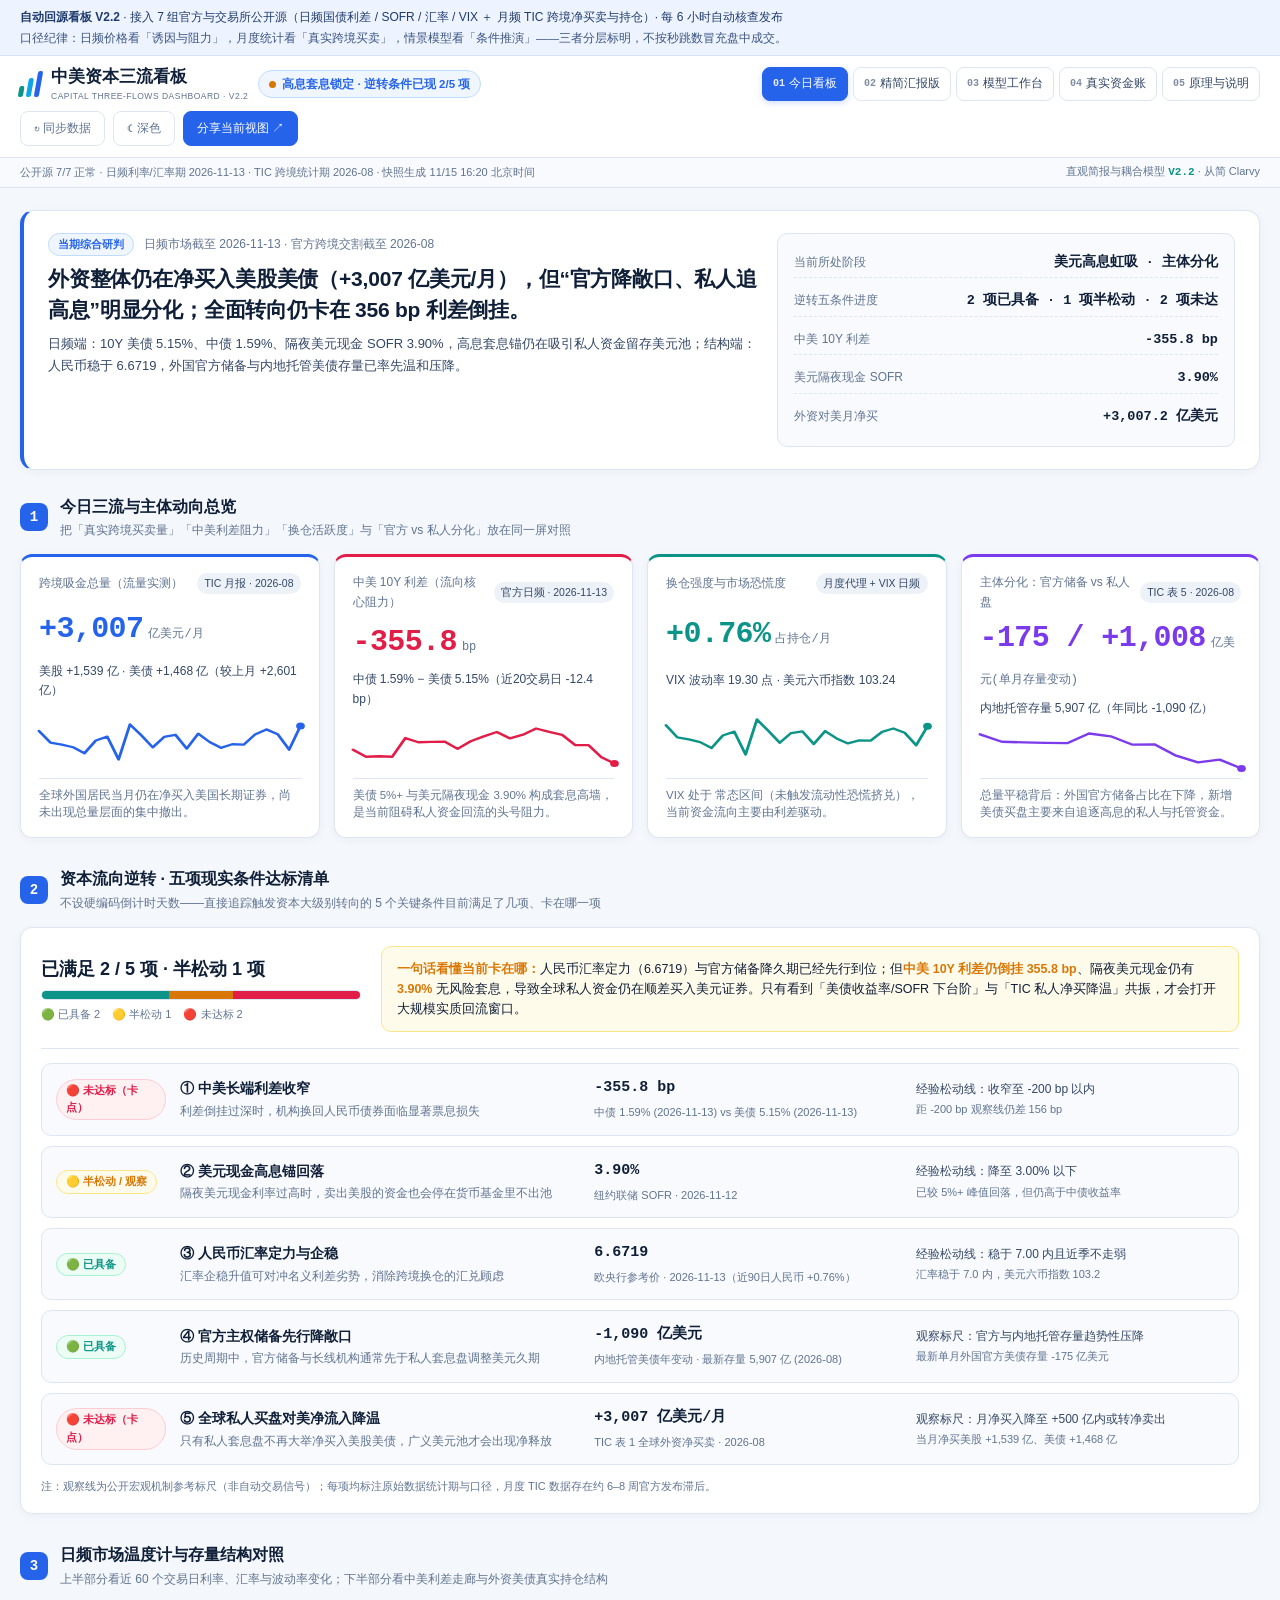
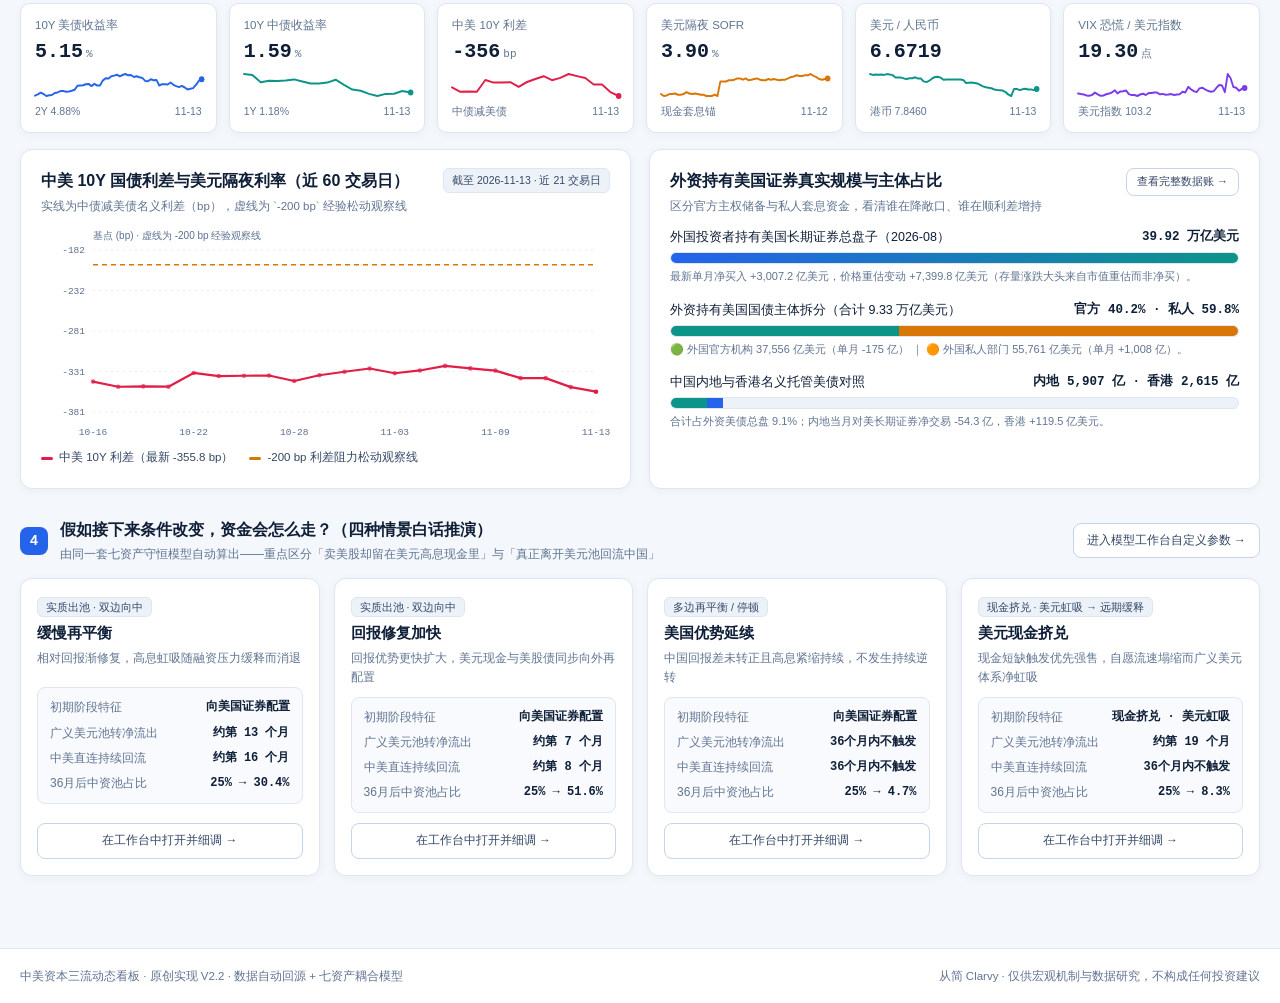
==== commit 547263c8: "Upgrade capital three-flows dashboard to v2.2 intuitive edition" ====
--- a/public/workbench.html
+++ b/public/workbench.html
@@ -1,25 +1,520 @@
-<!doctype html><html lang="zh-CN"><head><meta charset="utf-8"><meta name="viewport" content="width=device-width,initial-scale=1"><meta name="theme-color" content="#0b1422"><meta name="description" content="资本三流动态研究台 V2.1：双向宏观反馈、广义美元虹吸识别、七资产迁移网络、真实交易观测与部分识别区间。"><title>资本三流 · 动态研究台 V2.1</title><link rel="icon" href="assets/favicon.svg"><link rel="stylesheet" href="workbench.css"><script type="module" src="workbench.mjs"></script></head><body>
-<a class="skip" href="#main">跳到研究内容</a><aside class="rail"><a class="brand" href="#model"><span class="brand-mark"><i></i><i></i><i></i></span><span>资本三流<small>CAPITAL FLOW RESEARCH</small></span></a><div class="edition">耦合模型 <b>V2.1</b></div><nav><a href="#model" data-page="model"><span>01</span> 演化工作台</a><a href="#observed" data-page="observed"><span>02</span> 真实资金观测</a><a href="#method" data-page="method"><span>03</span> 模型与参考研究</a></nav><div class="rail-note"><span class="dot"></span> 双向耦合版<small>流量 · 流向 · 双轨流速<br>直连迁移与广义美元池同源对账。</small></div><div class="rail-bottom">从简 Clarvy<br><small>把复杂问题，变成可检验的研究。</small></div></aside>
-<div class="shell"><header class="topbar"><div><span class="breadcrumb">跨境资本 / 双向耦合机制与部分识别</span><strong>资本三流研究台</strong></div><div class="top-actions"><span class="version">结构研究版 V2.1 · 非预测产品</span><button id="share">分享当前情景 ↗</button></div></header><main id="main" tabindex="-1">
-<div class="data-strip"><div class="strip-label"><span class="dot" id="data-dot"></span><strong>真实观测</strong><small id="obs-period">读取官方快照…</small></div><div class="ticker" id="tickers"><span>正在读取来源，未用模拟值占位。</span></div><button class="quiet" id="refresh">同步快照 ↻</button></div><p class="sync-line" id="sync-status">观测层与情景模型独立：新数据提供吸收端与部分识别边界，未经实证拟合不冒充“当前真实三流”。</p>
-<section class="page" id="page-model"><div class="page-heading"><div><span class="eyebrow">DYNAMIC WORKBENCH V2.1</span><h1>三流演化与逆转条件</h1><p>区分“美股债退入美元现金”与“实质离开美元体系”，追踪双向压力反馈、双轨流速与持续窗口。</p></div><div class="mode-chip">条件情景 <span>●</span> 非当期实测</div></div>
-<div class="scenario-bar"><div class="scenarios" id="presets"></div><button class="quiet" id="reset">恢复本情景</button></div><div class="scenario-caption"><span id="scenario-brief"></span><span>初始资产池 = 100 指数点 · 二阶守恒积分 · 无概率权重</span></div>
-<div class="metrics" id="metrics"></div>
-<div class="work-grid"><div class="analysis-stack"><article class="panel main-chart"><div class="panel-head"><div><h2>资本迁移路径与广义美元池</h2><p>正值向中国 / 流入 · 负值流出；青色阴影为直接双边持续“美出中入”区间</p></div><div class="segmented" id="chart-tabs"><button data-chart="J" class="active">流向与美元池</button><button data-chart="split">股债跨类</button><button data-chart="L">流量</button><button data-chart="v">双轨流速</button></div></div><div id="main-chart" class="chart"></div><div class="chart-caption" id="main-legend"></div><div class="time-control"><button id="play" aria-label="播放情景路径">▶</button><label for="month">检查时点</label><input type="range" id="month" min="0" max="36" step="1" value="1"><output id="month-label"></output></div><p class="micro">横轴是情景起点之后的月数，不是现实逆转日。第 0 月为无步长依赖的瞬时速率，其余为当月二阶守恒积分均值。</p></article>
-<div class="sub-grid"><article class="panel"><div class="panel-head"><div><h2>流动性 ⇄ 压力 ⇄ 政策响应</h2><p>含美资外流对融资压力的内生反哺及利率传导</p></div></div><div id="state-chart" class="chart compact"></div><div class="legend"><span style="--c:#55cabb">H 通道流动性</span><span style="--c:#e8ae64">P 融资压力</span><span style="--c:#a79aea">R 政策响应</span></div></article><article class="panel"><div class="panel-head"><div><h2>资本去了哪里</h2><p id="holdings-caption">含容量弹性约束，避免单一资产桶角点归零失真。</p></div></div><div id="allocation"></div></article></div>
-<article class="panel"><div class="panel-head"><div><h2>逆转链条与双层条件窗口</h2><p>区分“美中证券直接换仓”与“广义美元池（美股债＋美元现金）净出池向中配置”。</p></div><span class="badge">全路径演算</span></div><div class="event-grid four" id="events"></div><div class="window-detail" id="window-detail"></div><div class="sensitivity" id="sensitivity"></div></article>
-<article class="panel"><div class="panel-head"><div><h2>这一期的迁移、高息锚与边际驱动</h2><p id="flow-description"></p></div><span class="badge" id="selected-badge"></span></div><div class="drivers-grid"><div><h3>主要迁移边 <small>指数点/月</small></h3><div id="flow-edges"></div></div><div><h3>中国相对美国与美元现金的边际优势 <small>bp／未来一个月</small></h3><div id="driver-bars"></div><p class="micro">跨境准入/退出摩擦对全部非中资桶一致生效，消除借道现金绕费漏洞；正值仅代表该边局部有利。</p></div></div></article></div>
-<aside class="parameter-panel panel"><div class="panel-head"><div><h2>情景参数</h2><p>改参数 → 重算迁移 → 重算窗口</p></div><span class="badge">公开假设</span></div><div id="controls"></div><details id="advanced"><summary>更多约束与状态参数</summary><div id="advanced-controls"></div></details><div class="parameter-note"><strong>输入与证据分开</strong><p>独立的官方观测提供吸收端与部分识别边界；此处的回报、反馈与容量弹性尚未由历史样本回归估计。</p><a href="#method">查看七项改进与完整方程 →</a></div><div class="exports"><button id="export-csv">↓ 本情景逐月数据 CSV</button><button id="export-json">↓ 全部参数与计算结果</button><a href="downloads/model-v2.md" download>↓ 模型构建与改进说明</a></div></aside></div></section>
-<section class="page" id="page-observed" hidden><div class="page-heading"><div><span class="eyebrow">OBSERVED TRANSACTIONS &amp; BOUNDS</span><h1>真实资金，按统计口径与识别边界看</h1><p>结合 TIC 表 1 净交易、表 5 官方/私人持仓分化、中美统计档案与双边部分识别区间。</p></div><button id="export-observed">↓ 观测 CSV</button></div><div id="observation-verdict" class="verdict"></div><div class="observed-controls"><label for="region">投资者居民口径</label><select id="region"><option value="world">全球外国居民（Grand Total）</option><option value="cn">中国内地居民</option><option value="hk">中国香港居民</option></select><span class="badge" id="history-count"></span></div><div class="metrics observed-metrics" id="observed-metrics"></div><article class="panel"><div class="panel-head"><div><h2>对美国长期证券的净交易（TIC 表 1）</h2><p>月度 · 亿美元/月 · 正数为外国居民净买入美国长期证券</p></div></div><div id="observed-chart" class="chart"></div><div class="legend"><span style="--c:#55cabb">长期证券合计</span><span style="--c:#5590ff">股票</span><span style="--c:#e8ae64">债券</span></div></article>
-<div class="sub-grid"><article class="panel"><div class="panel-head"><div><h2>净配置强度</h2><p>月度净交易 ÷ 相邻月末平均持仓，%/月；净额代理而非毛流速 v</p></div></div><div id="intensity-chart" class="chart compact"></div></article><article class="panel"><div class="panel-head"><div><h2>存量变化对账分解</h2><p>最新统计月 · 亿美元 · 区分买卖、估值与统计残差</p></div></div><div id="reconcile"></div></article></div>
-<article class="panel"><div class="panel-head"><div><h2>美国国债持仓结构分化（TIC 表 5 月末存量）</h2><p>总量持平不代表各类主体同向：对比内地与香港托管存量、外国官方储备与私人部门存量</p></div><div class="segmented" id="holdings-tabs"><button data-htab="cnhk" class="active">内地与香港</button><button data-htab="sector">官方储备 vs 私人</button></div></div><div id="holdings-chart" class="chart compact"></div><div class="chart-caption" id="holdings-summary"></div></article>
-<article class="panel"><div class="panel-head"><div><h2>双边流向“部分识别（Partial Identification）”边界检验</h2><p>仅有各方净流量而无穿透交易对手时，用网络守恒线性规划求美→中直接净迁移 J_UC 的精确可行上下界</p></div><div class="preset-mini"><button data-idpreset="latest">代入最新美国净额</button><button data-idpreset="nullspace">零空间反例</button><button data-idpreset="identified">强约束可识别</button></div></div><div class="id-grid"><div class="id-controls" id="id-controls"></div><div class="id-result" id="id-result"></div></div></article>
-<article class="panel"><div class="panel-head"><div><h2>同月分项与居民来源（TIC 表 1）</h2><p>内地、香港是报告/托管居民口径，不是最终受益人的完整穿透。</p></div></div><div class="table-scroll"><table><thead><tr><th>投资者口径</th><th>合计</th><th>股票</th><th>国债</th><th>机构债</th><th>公司债</th><th>统计期</th></tr></thead><tbody id="region-table"></tbody></table></div></article>
-<article class="panel"><div class="panel-head"><div><h2>中美双侧已核实历史统计档案（静态封存对照）</h2><p id="archive-meta">独立封存的中美官方统计摘录；因周期与居民口径不同，禁止直接跨表相减。</p></div></div><div class="table-scroll"><table><thead><tr><th>统计辖区</th><th>指标</th><th>统计期</th><th>数值</th><th>符号与口径边界</th></tr></thead><tbody id="archive-table"></tbody></table></div></article>
-<div id="source-log" class="source-grid"></div></section>
-<section class="page" id="page-method" hidden><div class="page-heading"><div><span class="eyebrow">MODEL ARCHITECTURE &amp; UPGRADES</span><h1>从 V2.0 到 V2.1：诊断与七项实质改进</h1><p>保留动态反馈与数据纪律，补齐双向压力闭环、利率与黄金传导、防套利摩擦、双轨流速及部分识别桥接。</p></div><a class="button" href="downloads/model-v2.md" download>↓ 完整研究与改进说明</a></div>
-<article class="panel prose"><span class="badge">V2.1 模型诊断与升级 · 2026-11-15</span><h2>针对原模型的七项关键诊断与直接改进</h2><div class="compare-grid"><div><b>01 · 补齐外流→压力的双向耦合闭环</b><p>V2.0 中状态方程完全独立于资产迁移，美国股债净流出不会反哺融资压力 P。V2.1 将美国证券净流出率 (−N_U/W)₊ 接入压力方程，刻画存量债务再融资对外部买盘退出的敏感性。</p></div><div><b>02 · 打通紧缩/政策对美元利率与黄金的传导</b><p>V2.0 将美元现金与黄金预期回报固定为常数。V2.1 让紧缩 I 抬升美元现金套息锚（形成“速冻高息虹吸”），让压力 P 与政策宽松 R 驱动现金利率回落及黄金避险需求。</p></div><div><b>03 · 修复借道现金绕开跨境摩擦的套利漏洞</b><p>V2.0 仅对美中证券直接换仓收跨境费，导致“美股→美元现金→中资股”只付 6 bp 绕开高额跨境成本。V2.1 按管辖权边界统一准入/退出成本，严格满足网络三角不等式。</p></div><div><b>04 · 区分“离开美股债”与“离开广义美元体系”</b><p>新增中国总净流 N_C（覆盖现金池再配置）、广义美元净吸收 N_USD = N_U + n_$，以及股/债/跨类直连分解 J_e、J_b、J_cross，不再漏判先囤美元现金再投中国的两步路径。</p></div><div><b>05 · 强售字典序优先与双轨流速拆分</b><p>现金短缺时优先执行强制变现，剩余可用头寸再做自愿边际配置；将总流速拆为自愿流速 v_vol（随通道 H 速冻而回落）与强售流速 v_forced（随挤兑脉冲跃升）。</p></div><div><b>06 · 容量弹性防角点归零＋二阶守恒数值积分</b><p>加入机构基准容量弹性与中债外汇套保比例，消除单一资产 0% 角点清零失真；升级二阶保正守恒 Heun (RK2) 格式，步长折半误差缩小百倍以上，并修正跨类触发时序。</p></div></div><p style="margin-top:14px"><b>07 · 观测层补齐美债官方/私人持仓分化与 LP 部分识别计算器：</b>启用已采集但此前未展示的 TIC 表 5（官方储备 vs 私人持仓、内地 vs 香港存量）与双侧统计档案，并内置三区域线性规划部分识别求解器，给出无穿透条件下双边净流 J_UC 的精确数学上下界与构造性见证网络。</p></article>
-<article class="panel prose"><span class="badge">参考站对照 · 2026-11-14 实读</span><h2>继承相互作用机制，划清情景标定与真实观测边界</h2><p>参考站 SFO-V5 抓住了“紧缩冲击→流速冻结→压力累积→政策响应→方向调整”的相互作用链条，但使用预设转折时点、固定 M·V 乘积与单向滞后方向指数。本模型保留其动态反馈启发，改由同一组七资产迁移矩阵同时生成持仓与三流。</p><div class="mechanism"><span>融资收紧与高息虹吸</span><b>→</b><span>自愿流速下降·强售分离</span><b>→</b><span>外流与压力双向累积</span><b>→</b><span>政策缓释与现金利率回落</span><b>→</b><span>跨资产迁移与窗口检验</span></div><a id="reference-link" target="_blank" rel="noopener noreferrer">打开用户提供的参考站 ↗</a></article>
-<article class="panel prose"><h2>V2.1 可运行方程骨架</h2><div class="equation"><small>01 / 交易、摩擦与估值分账（二阶保正守恒 Heun 积分）</small>ΔKᵢ = Δt · [Σⱼ fⱼᵢ(1 − κ·cⱼᵢ) − Σⱼ fᵢⱼ] + Gᵢ &nbsp; · &nbsp; 默认 κ=0 纯配置指数守恒，同步核算累计摩擦损耗</div><div class="equation"><small>02 / 利率传导、套保区分与容量弹性调整后的月边际收益</small>gᵢ = μᵢ(I,P,R,fx) − χᵢ(P) − γ(Σw)ᵢ − η(wᵢ − wᵢ,₀) &nbsp; · &nbsp; Sᵢⱼ = gⱼ − gᵢ − cᵢⱼ（满足 cᵢₖ + cₖⱼ ≥ cᵢⱼ）</div><div class="equation"><small>03 / 强售字典序优先与受闸门约束的自愿迁移</small>fᵢ,$^forced = min(Kᵢ^elig/Δt, ν_f [c_min(P,Z)W − K_$]₊ · Kᵢ^elig / E)<br>fᵢⱼ^vol = ν₀ H/(H+h₀) · Kᵢ^rem · aᵢⱼ / (1 + Σₖ aᵢₖ)</div><div class="equation"><small>04 / 三流、股债分项与广义美元池同源导出</small>L = Σ fᵢⱼ = L_vol + L_forced &nbsp; · &nbsp; J = Jₑ + J_b + J_cross &nbsp; · &nbsp; N_C = n_Ce + n_Cb &nbsp; · &nbsp; N_USD = N_U + n_$ &nbsp; · &nbsp; v = v_vol + v_forced</div><div class="equation"><small>05 / 含资本外流反哺的双向宏观状态方程（时间单位：月）</small>H′ = (a + bR)(1 − H) − c I(t) H<br>P′ = [d(1 − H) + e Z(t) + β_flow [−N_U / W]₊](1 − P) − (f + gR) P<br>R′ = k {sigmoid[(P − P*)/θ] − R}</div><div class="equation"><small>06 / 聚合净额下的双边流向部分识别精确区间</small>J_UC ∈ [max(−f̄_CU, −n̄_U − f̄_R, n̲_C − f̄_R), min(f̄_UC, −n̲_U + f̄_R, n̄_C + f̄_R)] ∩ {L_min(J) ≤ L̄}</div></article>
-<article class="panel"><div class="panel-head"><div><h2>当前情景参数登记</h2><p>全部标为显式情景输入；不是经济常数的实证回归估计。</p></div></div><div class="table-scroll"><table><thead><tr><th>参数</th><th>值</th><th>单位 / 用途</th></tr></thead><tbody id="parameter-table"></tbody></table></div><details class="technical"><summary>固定系数、初始配置与风险矩阵</summary><pre id="fixed-params"></pre></details></article></section>
-</main><footer><span>资本三流研究台 · 原创实现 V2.1 · AI 辅助研究</span><span>从简 Clarvy · 仅供机制研究，不构成投资建议</span></footer></div><div id="toast" role="status" aria-live="polite"></div></body></html>+<!doctype html>
+<html lang="zh-CN" data-theme="light">
+<head>
+  <meta charset="utf-8">
+  <meta name="viewport" content="width=device-width,initial-scale=1">
+  <meta name="theme-color" content="#f4f7fb">
+  <meta name="description" content="中美资本三流动态看板 V2.2：今日总览看板、日频利差与市场信号、五项逆转条件进度表、精简汇报视图、七资产双向耦合工作台与真实资金对账。">
+  <title>中美资本三流动态看板 · V2.2 直观看板版</title>
+  <link rel="icon" href="assets/favicon.svg">
+  <link rel="stylesheet" href="workbench.css">
+  <script type="module" src="workbench.mjs"></script>
+</head>
+<body>
+  <a class="skip" href="#main">跳到主要内容</a>
+
+  <div class="top-notice">
+    <div class="notice-inner">
+      <span><b>自动回源看板 V2.2</b> · 接入 7 组官方与交易所公开源（日频国债利差 / SOFR / 汇率 / VIX ＋ 月频 TIC 跨境净买卖与持仓）· 每 6 小时自动核查发布</span>
+      <span class="notice-sub">口径纪律：日频价格看「诱因与阻力」，月度统计看「真实跨境买卖」，情景模型看「条件推演」——三者分层标明，不按秒跳数冒充盘中成交。</span>
+    </div>
+  </div>
+
+  <header class="site-header">
+    <div class="header-inner">
+      <div class="brand-group">
+        <a class="brand" href="#overview">
+          <span class="brand-mark"><i></i><i></i><i></i></span>
+          <span>中美资本三流看板<small>CAPITAL THREE-FLOWS DASHBOARD · V2.2</small></span>
+        </a>
+        <span class="regime-pill" id="regime-pill"><i class="dot" id="data-dot"></i><b id="regime-text">正在读取实测快照…</b></span>
+      </div>
+
+      <nav class="top-nav" aria-label="主导航">
+        <a href="#overview" data-page="overview" aria-current="page"><span>01</span>今日看板</a>
+        <a href="#brief" data-page="brief"><span>02</span>精简汇报版</a>
+        <a href="#model" data-page="model"><span>03</span>模型工作台</a>
+        <a href="#observed" data-page="observed"><span>04</span>真实资金账</a>
+        <a href="#method" data-page="method"><span>05</span>原理与说明</a>
+      </nav>
+
+      <div class="header-actions">
+        <button class="quiet-btn" id="refresh" title="重新读取最新发布的公开数据快照">↻ 同步数据</button>
+        <button class="quiet-btn" id="theme-toggle" title="切换浅色简报风与深色终端风">☾ 深色</button>
+        <button class="primary-btn" id="share">分享当前视图 ↗</button>
+      </div>
+    </div>
+    <div class="status-ribbon">
+      <div class="ribbon-inner">
+        <span id="sync-status">正在读取 7 组公开数据源快照…</span>
+        <span class="edition">直观简报与耦合模型 <b>V2.2</b> · 从简 Clarvy</span>
+      </div>
+    </div>
+  </header>
+
+  <main id="main" tabindex="-1">
+    <!-- ==================== 01 今日看板（默认首屏） ==================== -->
+    <section class="page" id="page-overview">
+      <div class="hero-banner" id="hero-banner">
+        <div class="hero-main">
+          <div class="hero-eyebrow"><span class="tag tag-live">当期综合研判</span><span id="hero-dates">数据核验中…</span></div>
+          <h1 id="hero-title">正在汇总最新日频利差与跨境资金账本…</h1>
+          <p id="hero-desc">所有读数均直接取自美国财政部、纽约联储、欧洲央行、中国外汇交易中心及 Cboe 公开序列，断网时保留上一期已核实快照。</p>
+        </div>
+        <div class="hero-side" id="hero-side"></div>
+      </div>
+
+      <div class="section-block">
+        <div class="sec-title">
+          <span class="sec-num">1</span>
+          <div>
+            <h2>今日三流与主体动向总览</h2>
+            <p>把「真实跨境买卖量」「中美利差阻力」「换仓活跃度」与「官方 vs 私人分化」放在同一屏对照</p>
+          </div>
+        </div>
+        <div class="hero-cards" id="overview-cards"></div>
+      </div>
+
+      <div class="section-block">
+        <div class="sec-title">
+          <span class="sec-num">2</span>
+          <div>
+            <h2>资本流向逆转 · 五项现实条件达标清单</h2>
+            <p>不设硬编码倒计时天数——直接追踪触发资本大级别转向的 5 个关键条件目前满足了几项、卡在哪一项</p>
+          </div>
+        </div>
+        <article class="panel checklist-panel">
+          <div class="checklist-summary" id="checklist-summary"></div>
+          <div class="checklist-rows" id="checklist-rows"></div>
+          <p class="micro" style="margin-top:12px">注：观察线为公开宏观机制参考标尺（非自动交易信号）；每项均标注原始数据统计期与口径，月度 TIC 数据存在约 6–8 周官方发布滞后。</p>
+        </article>
+      </div>
+
+      <div class="section-block">
+        <div class="sec-title">
+          <span class="sec-num">3</span>
+          <div>
+            <h2>日频市场温度计与存量结构对照</h2>
+            <p>上半部分看近 60 个交易日利率、汇率与波动率变化；下半部分看中美利差走廊与外资美债真实持仓结构</p>
+          </div>
+        </div>
+        <div class="market-grid" id="market-cards"></div>
+        <div class="sub-grid" style="margin-top:16px">
+          <article class="panel">
+            <div class="panel-head">
+              <div>
+                <h2>中美 10Y 国债利差与美元隔夜利率（近 60 交易日）</h2>
+                <p>实线为中债减美债名义利差（bp），虚线为 `-200 bp` 经验松动观察线</p>
+              </div>
+              <span class="badge" id="spread-badge">日频实测</span>
+            </div>
+            <div id="overview-spread-chart" class="chart compact"></div>
+            <div class="chart-caption" id="overview-spread-caption"></div>
+          </article>
+          <article class="panel">
+            <div class="panel-head">
+              <div>
+                <h2>外资持有美国证券真实规模与主体占比</h2>
+                <p>区分官方主权储备与私人套息资金，看清谁在降敞口、谁在顺利差增持</p>
+              </div>
+              <a class="inline-btn" href="#observed">查看完整数据账 →</a>
+            </div>
+            <div id="overview-pool-bars"></div>
+          </article>
+        </div>
+      </div>
+
+      <div class="section-block">
+        <div class="sec-title">
+          <span class="sec-num">4</span>
+          <div>
+            <h2>假如接下来条件改变，资金会怎么走？（四种情景白话推演）</h2>
+            <p>由同一套七资产守恒模型自动算出——重点区分「卖美股却留在美元高息现金里」与「真正离开美元池回流中国」</p>
+          </div>
+          <a class="button" href="#model">进入模型工作台自定义参数 →</a>
+        </div>
+        <div class="scenario-cards" id="overview-scenarios"></div>
+      </div>
+    </section>
+
+    <!-- ==================== 02 精简汇报版（PPT 一屏视图） ==================== -->
+    <section class="page" id="page-brief" hidden>
+      <div class="page-heading">
+        <div>
+          <span class="eyebrow">EXECUTIVE BRIEFING · 一屏汇报视图</span>
+          <h1>中美资本三流 · 精简汇报页</h1>
+          <p>浓缩当期实测结论、五项条件卡点、官方/私人持仓分化与四种推演对照，适合直接截图分享或打印存档。</p>
+        </div>
+        <div class="brief-actions">
+          <button id="print-brief">🖨 打印 / 导出 PDF</button>
+          <a class="button" href="#overview">返回完整看板</a>
+        </div>
+      </div>
+      <div class="brief-grid" id="brief-content"></div>
+    </section>
+
+    <!-- ==================== 03 模型工作台（保留完整 V2.1 耦合仿真能力） ==================== -->
+    <section class="page" id="page-model" hidden>
+      <div class="data-strip">
+        <div class="strip-label"><strong>当期实测对照</strong><small id="obs-period">读取官方快照…</small></div>
+        <div class="ticker" id="tickers"><span>正在读取来源，未用模拟值占位。</span></div>
+      </div>
+
+      <div class="page-heading" style="margin-top:18px">
+        <div>
+          <span class="eyebrow">INTERACTIVE SIMULATOR · 七资产耦合仿真</span>
+          <h1>三流条件演化与参数实验室</h1>
+          <p>自由调节回报差、降息/紧缩传导、外流压力反馈与通道摩擦，检验什么条件下资金会从「留存美元现金」转为「实质回流中国」。</p>
+        </div>
+        <div class="mode-chip">条件推演工作台 <span>●</span> 非当期实测</div>
+      </div>
+
+      <div class="scenario-bar">
+        <div class="scenarios" id="presets"></div>
+        <button class="quiet" id="reset">恢复本情景默认</button>
+      </div>
+      <div class="scenario-caption">
+        <span id="scenario-brief"></span>
+        <span>基准资金池 = 100 指数点（折算参考见右侧） · 二阶守恒积分</span>
+      </div>
+
+      <div class="metrics" id="metrics"></div>
+
+      <div class="work-grid">
+        <div class="analysis-stack">
+          <article class="panel main-chart">
+            <div class="panel-head">
+              <div>
+                <h2>资金流向路径与广义美元池变化</h2>
+                <p>正值代表净流入该方向，负值代表净流出；青色阴影为连续满足「美股债出、中资股债入」的持续回流窗口</p>
+              </div>
+              <div class="segmented" id="chart-tabs">
+                <button data-chart="J" class="active">流向与美元池</button>
+                <button data-chart="split">股债分项</button>
+                <button data-chart="L">换仓总流量</button>
+                <button data-chart="v">主动/被动流速</button>
+              </div>
+            </div>
+            <div id="main-chart" class="chart"></div>
+            <div class="chart-caption" id="main-legend"></div>
+            <div class="time-control">
+              <button id="play" aria-label="播放情景路径">▶</button>
+              <label for="month">查看推演月份</label>
+              <input type="range" id="month" min="0" max="36" step="1" value="1">
+              <output id="month-label"></output>
+            </div>
+            <p class="micro">横轴为情景推演起点后的第 N 个月（非固定现实日历日）；拖动滑块或点击播放可逐月查看下方持仓和驱动变化。</p>
+          </article>
+
+          <div class="sub-grid">
+            <article class="panel">
+              <div class="panel-head">
+                <div>
+                  <h2>流动性 ⇄ 融资压力 ⇄ 政策托底</h2>
+                  <p>包含美债/美股外流对融资压力的双向反哺与利率传导</p>
+                </div>
+              </div>
+              <div id="state-chart" class="chart compact"></div>
+              <div class="legend">
+                <span style="--c:#0d9488">H 通道流动性（越高越顺畅）</span>
+                <span style="--c:#d97706">P 融资压力（越高越紧绷）</span>
+                <span style="--c:#7c3aed">R 政策宽松响应</span>
+              </div>
+            </article>
+            <article class="panel">
+              <div class="panel-head">
+                <div>
+                  <h2>七类资产池份额去了哪里</h2>
+                  <p id="holdings-caption">含机构容量弹性约束，避免单一资产 0% 清零失真。</p>
+                </div>
+              </div>
+              <div id="allocation"></div>
+            </article>
+          </div>
+
+          <article class="panel">
+            <div class="panel-head">
+              <div>
+                <h2>逆转四步节点与稳健性检验</h2>
+                <p>拆开「中美证券直接换仓」与「连同美元现金池一起净流出（广义非美化）」两个层次</p>
+              </div>
+              <span class="badge">全路径自动判定</span>
+            </div>
+            <div class="event-grid four" id="events"></div>
+            <div class="window-detail" id="window-detail"></div>
+            <div class="sensitivity" id="sensitivity"></div>
+          </article>
+
+          <article class="panel">
+            <div class="panel-head">
+              <div>
+                <h2>当月最大资金搬家路径与收益账本</h2>
+                <p id="flow-description"></p>
+              </div>
+              <span class="badge" id="selected-badge"></span>
+            </div>
+            <div class="drivers-grid">
+              <div>
+                <h3>当月前六大资金迁移方向 <small>指数点/月</small></h3>
+                <div id="flow-edges"></div>
+              </div>
+              <div>
+                <h3>中国资产相对美国资产的净吸引力拆解 <small>基点 bp / 月</small></h3>
+                <div id="driver-bars"></div>
+                <p class="micro">跨境进出摩擦对所有境外资产桶统一适用，堵死借道美元现金绕费漏洞；正数表示扣除风险与摩擦后向中配置更划算。</p>
+              </div>
+            </div>
+          </article>
+        </div>
+
+        <aside class="parameter-panel panel">
+          <div class="panel-head">
+            <div>
+              <h2>调节假设参数</h2>
+              <p>拖动滑块 → 实时重算全套曲线与窗口</p>
+            </div>
+            <span class="badge">公开透明假设</span>
+          </div>
+          <div id="controls"></div>
+          <details id="advanced">
+            <summary>展开更多底层摩擦与风险参数（15 项）</summary>
+            <div id="advanced-controls"></div>
+          </details>
+          <div class="parameter-note">
+            <strong>如何阅读仿真结果？</strong>
+            <p>上方「今日看板」展示真实世界最新进度；本工作台用于测试“如果利差收窄更快”或“发生现金挤兑”时系统的非线性演化。</p>
+            <a href="#method">查看完整数学方程与改进说明 →</a>
+          </div>
+          <div class="exports">
+            <button id="export-csv">↓ 导出本情景 37 行逐月 CSV</button>
+            <button id="export-json">↓ 导出完整参数与结果 JSON</button>
+            <a href="downloads/model-v2.md" download>↓ 下载模型说明文档 (.md)</a>
+          </div>
+        </aside>
+      </div>
+    </section>
+
+    <!-- ==================== 04 真实资金账 ==================== -->
+    <section class="page" id="page-observed" hidden>
+      <div class="page-heading">
+        <div>
+          <span class="eyebrow">OFFICIAL DATA &amp; IDENTIFICATION · 官方实测与对账</span>
+          <h1>真实跨境资金账本与双边识别边界</h1>
+          <p>基于美国财政部 TIC 表 1 净买卖、表 5 官方/私人美债存量、双侧历史档案及无穿透条件下的数学上下界。</p>
+        </div>
+        <button id="export-observed">↓ 导出 TIC 观测序列 CSV</button>
+      </div>
+
+      <div id="observation-verdict" class="verdict"></div>
+
+      <div class="observed-controls">
+        <label for="region">切换投资者地区口径：</label>
+        <select id="region">
+          <option value="world">全球外国居民合计（Grand Total）</option>
+          <option value="cn">中国内地居民（托管/直接报告口径）</option>
+          <option value="hk">中国香港居民（离岸金融枢纽口径）</option>
+        </select>
+        <span class="badge" id="history-count"></span>
+      </div>
+
+      <div class="metrics observed-metrics" id="observed-metrics"></div>
+
+      <article class="panel">
+        <div class="panel-head">
+          <div>
+            <h2>外国居民对美国长期证券的月度净买卖（TIC 表 1）</h2>
+            <p>月频实测 · 亿美元/月 · 零轴以上为净买入美国股票/债券，零轴以下为净卖出</p>
+          </div>
+        </div>
+        <div id="observed-chart" class="chart"></div>
+        <div class="legend">
+          <span style="--c:#0d9488">长期证券净买卖合计</span>
+          <span style="--c:#2563eb">其中：美国股票</span>
+          <span style="--c:#d97706">其中：美国长期债券</span>
+        </div>
+      </article>
+
+      <div class="sub-grid">
+        <article class="panel">
+          <div class="panel-head">
+            <div>
+              <h2>月度净配置强度（净买额 ÷ 持仓存量）</h2>
+              <p>%/月 · 反映净增减仓力度（注：官方未披露双向毛成交额，此为净额代理）</p>
+            </div>
+          </div>
+          <div id="intensity-chart" class="chart compact"></div>
+        </article>
+        <article class="panel">
+          <div class="panel-head">
+            <div>
+              <h2>持仓变动对账：为什么“存量涨跌”不等于“净买卖”？</h2>
+              <p>最新统计月 · 亿美元 · 拆开真金白银净交易、资产涨跌重估与统计残差</p>
+            </div>
+          </div>
+          <div id="reconcile"></div>
+        </article>
+      </div>
+
+      <article class="panel">
+        <div class="panel-head">
+          <div>
+            <h2>美国国债持仓结构分化（TIC 表 5 月末存量）</h2>
+            <p>总量稳中有升的背后：对比内地与香港托管存量、外国官方主权储备与私人套息盘存量</p>
+          </div>
+          <div class="segmented" id="holdings-tabs">
+            <button data-htab="cnhk" class="active">内地与香港</button>
+            <button data-htab="sector">官方储备 vs 私人</button>
+          </div>
+        </div>
+        <div id="holdings-chart" class="chart compact"></div>
+        <div class="chart-caption" id="holdings-summary"></div>
+      </article>
+
+      <article class="panel">
+        <div class="panel-head">
+          <div>
+            <h2>双边流向“部分识别（Partial Identification）”边界计算器</h2>
+            <p>现实痛点：中美统计各自只报“本国对全球净流”，缺少穿透交易对手。此处用三区域网络守恒求美→中直连净流 J_UC 的精确可行范围</p>
+          </div>
+          <div class="preset-mini">
+            <button data-idpreset="latest">代入最新美国净额</button>
+            <button data-idpreset="nullspace">零空间反例（绕道掩盖方向）</button>
+            <button data-idpreset="identified">强约束可识别（锁定方向）</button>
+          </div>
+        </div>
+        <div class="id-grid">
+          <div class="id-controls" id="id-controls"></div>
+          <div class="id-result" id="id-result"></div>
+        </div>
+      </article>
+
+      <article class="panel">
+        <div class="panel-head">
+          <div>
+            <h2>最新统计月各地区分项明细（TIC 表 1 · 亿美元/月）</h2>
+            <p>内地与香港为首次跨境交易对手/托管地口径，经由伦敦、开曼或香港中转的资金会体现在枢纽地。</p>
+          </div>
+        </div>
+        <div class="table-scroll">
+          <table>
+            <thead>
+              <tr><th>投资者地区口径</th><th>长期证券合计</th><th>美国股票</th><th>美国国债</th><th>机构债</th><th>企业债</th><th>统计月份</th></tr>
+            </thead>
+            <tbody id="region-table"></tbody>
+          </table>
+        </div>
+      </article>
+
+      <article class="panel">
+        <div class="panel-head">
+          <div>
+            <h2>中美双侧已核实官方统计档案（静态封存对照）</h2>
+            <p id="archive-meta">独立封存的国家外汇管理局与美国财政部统计摘录；因季度/月度与居民口径不同，仅供对照，不可直接横向相减。</p>
+          </div>
+        </div>
+        <div class="table-scroll">
+          <table>
+            <thead>
+              <tr><th>统计辖区</th><th>官方指标名称</th><th>统计期</th><th>公布数值</th><th>符号定义与口径边界</th></tr>
+            </thead>
+            <tbody id="archive-table"></tbody>
+          </table>
+        </div>
+      </article>
+
+      <div class="section-block" style="margin-top:20px">
+        <h2 style="margin-bottom:12px">7 组自动采集数据源状态与原始校验码</h2>
+        <div id="source-log" class="source-grid"></div>
+      </div>
+    </section>
+
+    <!-- ==================== 05 原理与说明 ==================== -->
+    <section class="page" id="page-method" hidden>
+      <div class="page-heading">
+        <div>
+          <span class="eyebrow">ARCHITECTURE &amp; METHODOLOGY · 原理与迭代说明</span>
+          <h1>看板设计逻辑与七资产双向耦合方程</h1>
+          <p>既吸收直观简报看板的“结论前置 + 日频温度计 + 达标进度清单”，又严守“真金白银对账 + 七资产守恒 + 部分识别边界”。</p>
+        </div>
+        <a class="button" href="downloads/model-v2.md" download>↓ 下载完整模型文档</a>
+      </div>
+
+      <article class="panel prose">
+        <span class="badge">V2.2 直观简报升级 · 2026-11-15</span>
+        <h2>为什么把网站分成「今日看板」与「模型工作台」两层？</h2>
+        <p>在跨境资本研究里，读者最常遇到两个极端：要么只有晦涩的滞后统计表和微分方程滑块，看不出今天市场卡在哪；要么把日频利率代入公式按秒算出“此刻跨境流量 XXX 万亿”，容易把价格推演误当成真实成交。V2.2 将两者长处结合：</p>
+        <div class="compare-grid">
+          <div>
+            <b>第一层：今日看板与五项条件清单（看现在）</b>
+            <p>接入美债 10Y/2Y/3M、中债 10Y/1Y、纽约联储 SOFR、欧央行汇率与美元六币指数、Cboe VIX 等日频公开序列，直接回答“利差收窄了没有、美元现金锚降了没有、官方与私人谁在买”。</p>
+          </div>
+          <div>
+            <b>第二层：七资产守恒模型与部分识别（看机制与推演）</b>
+            <p>用七类资产（美股/美债/中股/中债/黄金/第三地/美元现金）闭合矩阵推演条件窗口，严格区分“卖出美股却囤在美元高息现金（假逆转）”与“真正离开美元池流入中国”。</p>
+          </div>
+        </div>
+        <div class="mechanism">
+          <span>高息紧缩与美元套息锚</span><b>→</b>
+          <span>主动换仓减速 · 现金挤兑分离</span><b>→</b>
+          <span>美资外流反哺再融资压力</span><b>→</b>
+          <span>政策缓释与利差收窄</span><b>→</b>
+          <span>跨过摩擦门槛 · 实质出池回流</span>
+        </div>
+        <a id="reference-link" target="_blank" rel="noopener noreferrer">打开对照参考站（WorkBuddy SFO-V5）↗</a>
+      </article>
+
+      <article class="panel prose">
+        <span class="badge">V2.1 / V2.2 数学内核 · 七项关键诊断与实质改进</span>
+        <h2>底层动力学与识别模块的七项硬核升级</h2>
+        <div class="compare-grid">
+          <div><b>01 · 补齐外流→压力的双向耦合闭环</b><p>将美国股债净流出率 (−N_U/W)₊ 以参数 flowFeedback 接入融资压力方程 P′，刻画存量债务再融资对外部买盘退出的敏感性。</p></div>
+          <div><b>02 · 打通紧缩/政策对美元利率与黄金的传导</b><p>紧缩 I 抬升美元现金套息锚（形成“高息虹吸”），压力 P 与政策宽松 R 驱动现金利率回落及黄金避险需求。</p></div>
+          <div><b>03 · 修复借道现金绕开跨境摩擦的套利漏洞</b><p>对所有非中资资产桶进出中资桶统一适用跨境摩擦 costUC / costCU，全局满足网络三角不等式 cᵢₖ + cₖⱼ ≥ cᵢⱼ。</p></div>
+          <div><b>04 · 区分“离开美股债”与“离开广义美元体系”</b><p>同时核算中美直连 J、中资总净流入 N_C 与广义美元净吸收 N_USD = N_U + n_$，识别先退入美元现金再转向的两步路径。</p></div>
+          <div><b>05 · 强售字典序优先与主动/被动双轨流速</b><p>现金短缺时优先满足强制变现，剩余可用头寸再做边际配置；拆分主动配置流速 v_vol 与强售流速 v_forced。</p></div>
+          <div><b>06 · 容量弹性防清零＋二阶守恒 Heun (RK2) 积分</b><p>加入机构基准容量弹性与中债外汇套保比例 bondHedge，升级二阶保正守恒 RK2 积分，步长折半误差小于 0.002 指数点。</p></div>
+        </div>
+        <p style="margin-top:14px"><b>07 · 观测层官方/私人美债持仓拆解与 LP 部分识别求解器：</b>解析 TIC 表 5 外国官方储备与私人部门持仓分化，并内置三区域网络守恒线性规划求解器，给出无穿透条件下双边直连净流 J_UC 的精确可行上下界。</p>
+      </article>
+
+      <article class="panel prose">
+        <h2>可复算核心方程骨架</h2>
+        <div class="equation"><small>01 / 交易、摩擦与估值分账（二阶保正守恒 Heun 积分）</small>ΔKᵢ = Δt · [Σⱼ fⱼᵢ(1 − κ·cⱼᵢ) − Σⱼ fᵢⱼ] + Gᵢ &nbsp; · &nbsp; 默认 κ=0 纯配置指数守恒，同步核算累计摩擦损耗</div>
+        <div class="equation"><small>02 / 利率传导、套保区分与容量弹性调整后的月边际收益</small>gᵢ = μᵢ(I,P,R,fx) − χᵢ(P) − γ(Σw)ᵢ − η(wᵢ − wᵢ,₀) &nbsp; · &nbsp; Sᵢⱼ = gⱼ − gᵢ − cᵢⱼ（满足 cᵢₖ + cₖⱼ ≥ cᵢⱼ）</div>
+        <div class="equation"><small>03 / 强售字典序优先与受闸门约束的自愿迁移</small>fᵢ,$^forced = min(Kᵢ^elig/Δt, ν_f [c_min(P,Z)W − K_$]₊ · Kᵢ^elig / E)<br>fᵢⱼ^vol = ν₀ H/(H+h₀) · Kᵢ^rem · aᵢⱼ / (1 + Σₖ aᵢₖ)</div>
+        <div class="equation"><small>04 / 三流、股债分项与广义美元池同源导出</small>L = Σ fᵢⱼ = L_vol + L_forced &nbsp; · &nbsp; J = Jₑ + J_b + J_cross &nbsp; · &nbsp; N_C = n_Ce + n_Cb &nbsp; · &nbsp; N_USD = N_U + n_$ &nbsp; · &nbsp; v = v_vol + v_forced</div>
+        <div class="equation"><small>05 / 含资本外流反哺的双向宏观状态方程（时间单位：月）</small>H′ = (a + bR)(1 − H) − c I(t) H<br>P′ = [d(1 − H) + e Z(t) + β_flow [−N_U / W]₊](1 − P) − (f + gR) P<br>R′ = k {sigmoid[(P − P*)/θ] − R}</div>
+        <div class="equation"><small>06 / 聚合净额下的双边流向部分识别精确区间</small>J_UC ∈ [max(−f̄_CU, −n̄_U − f̄_R, n̲_C − f̄_R), min(f̄_UC, −n̲_U + f̄_R, n̄_C + f̄_R)] ∩ {L_min(J) ≤ L̄}</div>
+      </article>
+
+      <article class="panel">
+        <div class="panel-head">
+          <div>
+            <h2>当前工作台参数登记表</h2>
+            <p>全部标为显式情景输入；不是经济常数的实证回归估计。</p>
+          </div>
+        </div>
+        <div class="table-scroll">
+          <table>
+            <thead><tr><th>参数名称</th><th>当前设定值</th><th>单位 / 作用说明</th></tr></thead>
+            <tbody id="parameter-table"></tbody>
+          </table>
+        </div>
+        <details class="technical">
+          <summary>查看固定动力学系数、初始配置与协方差矩阵 JSON</summary>
+          <pre id="fixed-params"></pre>
+        </details>
+      </article>
+    </section>
+  </main>
+
+  <footer class="site-footer">
+    <div class="footer-inner">
+      <span>中美资本三流动态看板 · 原创实现 V2.2 · 数据自动回源 + 七资产耦合模型</span>
+      <span>从简 Clarvy · 仅供宏观机制与数据研究，不构成任何投资建议</span>
+    </div>
+  </footer>
+
+  <div id="toast" role="status" aria-live="polite"></div>
+</body>
+</html>
--- a/public/workbench.css
+++ b/public/workbench.css
@@ -1,8 +1,796 @@
-:root{color-scheme:dark;--bg:#0b1422;--rail:#0c1726;--panel:#111f30;--line:#223349;--text:#e6edf7;--muted:#91a4bc;--cyan:#55cabb;--blue:#5590ff;--amber:#e8ae64;--red:#e98f8b;--mono:'SFMono-Regular',Consolas,'Liberation Mono',monospace}*{box-sizing:border-box}body{margin:0;background:var(--bg);color:var(--text);font:14px/1.6 -apple-system,BlinkMacSystemFont,'Segoe UI','PingFang SC','Microsoft YaHei',sans-serif}button,input,select{font:inherit}button,.button{cursor:pointer;color:var(--text);border:1px solid #344861;background:#182a40;border-radius:6px;padding:8px 13px;font-size:12px;white-space:nowrap;text-decoration:none}button:hover,.button:hover{background:#223b56;border-color:#527293}button:focus-visible,a:focus-visible,input:focus-visible,select:focus-visible{outline:2px solid var(--cyan);outline-offset:4px}button:disabled{opacity:.55;cursor:wait}a{color:var(--cyan);text-decoration:none}a:hover{text-decoration:underline}h1,h2,h3,p{margin:0}h1{font-size:25px;letter-spacing:.02em;font-weight:650}h2{font-size:15px;font-weight:650}h3{font-size:12px;font-weight:500;margin:6px 0 14px}h3 small{font-size:10px;color:var(--muted);font-weight:400;margin-left:8px}small{font-size:11px}strong{font-weight:600}.skip{position:absolute;left:8px;top:-50px;z-index:20;background:#000}.skip:focus{top:5px}.rail{position:fixed;width:218px;top:0;bottom:0;left:0;border-right:1px solid var(--line);background:var(--rail);padding:28px 18px;display:flex;flex-direction:column;z-index:5}.brand{display:flex;align-items:center;gap:12px;color:var(--text);font-size:21px;font-weight:600;line-height:1.3;text-decoration:none!important}.brand small{display:block;color:var(--muted);font-size:8px;letter-spacing:.8px;margin-top:8px}.brand-mark{display:flex;align-items:center;gap:3px;width:30px;height:38px;transform:skew(-12deg)}.brand-mark i{display:block;width:6px;background:var(--cyan);height:15px}.brand-mark i:nth-child(2){height:28px}.brand-mark i:nth-child(3){height:38px;background:var(--blue)}.edition{margin:24px 0 30px;color:var(--muted);font-size:11px;letter-spacing:2px}.edition b{margin-left:12px;font-family:var(--mono);color:var(--cyan)}nav{display:grid;gap:9px}nav a{padding:12px 10px;color:#98adc5;border:1px solid transparent;border-radius:6px;font-size:12px}nav a span{font-family:var(--mono);font-size:10px;margin-right:10px;opacity:.6}nav a[aria-current]{color:var(--cyan);background:#16302f;border-color:#255047}nav a:hover{text-decoration:none;background:#172538}.rail-note{margin:40px 10px;color:#a7b8cc;font-size:12px}.dot{display:inline-block;width:6px;height:6px;background:var(--cyan);border-radius:50%;margin-right:8px;box-shadow:0 0 8px #55cabb33}.dot.warn{background:var(--amber)}.rail-note small{display:block;color:#667e98;margin:12px 0}.rail-bottom{margin-top:auto;color:#8ca1bc;font-size:12px;padding:18px 9px;border-top:1px solid var(--line)}.rail-bottom small{font-size:10px;color:#667e98;display:block;margin-top:6px}.shell{margin-left:218px;min-width:0}.topbar{height:82px;padding:18px 32px;display:flex;align-items:center;justify-content:space-between;border-bottom:1px solid var(--line)}.breadcrumb{font-size:10px;display:block;color:#7087a3;letter-spacing:1px}.topbar strong{font-size:14px}.top-actions{display:flex;gap:20px;align-items:center}.version{font-size:10px;color:var(--muted);letter-spacing:.7px}main{padding:22px 30px 38px;max-width:1610px;margin:auto;outline:none}.data-strip{display:flex;align-items:center;border:1px solid var(--line);background:#0f1c2c;border-radius:8px;min-height:80px;padding:12px 16px;gap:20px}.strip-label{min-width:100px;font-size:12px}.strip-label small{display:block;color:var(--muted);font-family:var(--mono);font-size:10px}.ticker{display:grid;grid-template-columns:repeat(4,1fr);flex:1;gap:18px;min-width:0}.tick{border-left:1px solid var(--line);padding-left:18px;min-width:0}.tick span{display:block;color:var(--muted);font-size:10px}.tick b{font-size:17px;font-family:var(--mono);font-weight:500;color:#dce7f4}.tick small{margin-left:5px;color:#8196ae;font-size:9px}.quiet{background:none;border:1px solid transparent;color:#9bb0c8}.sync-line{font-size:10px;color:#6c839d;margin:8px 2px 22px}.page-heading{display:flex;justify-content:space-between;align-items:center;margin:4px 0 20px;gap:14px}.eyebrow{font-size:9px;letter-spacing:2.5px;color:var(--cyan);display:block;margin-bottom:4px}.page-heading p{font-size:12px;color:var(--muted);margin-top:5px}.mode-chip{border:1px solid #705c37;background:#302a20;color:#dfc696;padding:5px 12px;border-radius:4px;font-size:10px;white-space:nowrap}.mode-chip span{font-size:7px;margin:0 8px}.scenario-bar{display:flex;justify-content:space-between;align-items:center;gap:12px}.scenarios{display:flex;gap:7px;flex-wrap:wrap}.scenarios button{background:#101e2e;border-color:#283c54;padding:7px 15px;color:#a1b3c9;font-size:12px}.scenarios button.active{background:#1c3e3d;border-color:#3d8b7c;color:#94e9db}.scenario-caption{display:flex;justify-content:space-between;font-size:10px;color:#738da8;margin:10px 0 16px;gap:10px}.metrics{display:grid;grid-template-columns:repeat(4,1fr);gap:12px;margin-bottom:18px}.metric{border:1px solid var(--line);border-top:2px solid var(--c,var(--line));border-radius:7px;background:linear-gradient(125deg,#152539,#101d2d);padding:14px 17px;min-width:0}.metric .label{font-size:11px;color:#a6b7cc;display:flex;justify-content:space-between;gap:8px}.metric .symbol{font-family:var(--mono);color:var(--c);font-weight:600}.metric .value{font-family:var(--mono);font-size:29px;line-height:1.45;letter-spacing:-1px;margin:4px 0 3px}.metric .value small{font-family:inherit;color:#98afc6;font-size:11px;letter-spacing:0;margin-left:6px}.metric .foot{font-size:10px;color:#7891ad}.metric.state .value{font-family:inherit;font-size:19px;letter-spacing:0;line-height:2.2}.work-grid{display:grid;grid-template-columns:minmax(0,1fr) 276px;gap:18px}.analysis-stack{display:grid;gap:18px;min-width:0}.panel{border:1px solid var(--line);border-radius:8px;background:var(--panel);padding:18px;min-width:0}.panel-head{display:flex;justify-content:space-between;align-items:flex-start;gap:10px;margin-bottom:12px}.panel-head p{font-size:10px;color:var(--muted);margin-top:4px}.segmented{display:flex;border:1px solid #2c415a;border-radius:5px;padding:2px;flex-shrink:0}.segmented button{background:none;border:0;color:#91a8c1;padding:3px 9px;font-size:10px}.segmented button.active{background:#2a455e;color:#e3f0ff}.chart{position:relative;width:100%;min-width:0}.chart svg{display:block;width:100%;height:auto;overflow:visible}.chart-empty{color:var(--muted);padding:50px 12px;font-size:12px}.chart-caption{font-size:10px;color:#8fa5bf;min-height:22px}.legend{display:flex;gap:16px;flex-wrap:wrap;color:#92a7c0;font-size:10px}.legend span:before,.chart-caption span:before{content:'';display:inline-block;width:12px;height:2px;background:var(--c);margin-right:6px;vertical-align:middle}.time-control{display:flex;align-items:center;gap:10px;margin:12px 0;padding-top:12px;border-top:1px solid var(--line)}.time-control button{width:30px;height:27px;padding:2px 7px}.time-control label{font-size:10px;color:#8fa5bf;white-space:nowrap}.time-control input{flex:1;min-width:50px}.time-control output{font:11px var(--mono);min-width:70px;text-align:right}input[type=range]{accent-color:var(--cyan);height:12px;cursor:pointer;width:100%;margin:8px 0}.micro{font-size:10px;color:#788fa9;line-height:1.7}.sub-grid{display:grid;grid-template-columns:1fr 1fr;gap:18px}.allocation-row{display:flex;justify-content:space-between;font-size:10px;color:#a9bbce;margin:7px 0;gap:8px}.allocation-row .amount{font-family:var(--mono)}.allocation-row i{display:inline-block;width:7px;height:7px;border-radius:2px;background:var(--c);margin-right:7px}.allocation-bar{display:flex;height:9px;border-radius:3px;overflow:hidden;margin:12px 0 14px}.allocation-bar span{height:100%}.event-grid{display:grid;grid-template-columns:repeat(3,1fr);gap:15px}.event-grid.four{grid-template-columns:repeat(4,1fr)}.event{border-left:2px solid var(--c);padding:0 12px;min-width:0}.event small{font-size:10px;color:#a0b1c6}.event b{display:block;margin:5px 0 4px;font-size:21px;letter-spacing:-.5px}.event p{font-size:10px;color:#839bb5}.window-detail{font-size:11px;color:#b6c7da;margin:20px 0 4px;line-height:1.8}.sensitivity{font-size:10px;color:#93a8c0;padding-top:12px;border-top:1px solid var(--line);margin-top:12px}.sensitivity b{font:12px var(--mono);color:#c2b4ee}.badge{font-size:9px;color:#8fa7c3;border:1px solid #2a4059;border-radius:4px;padding:2px 6px;white-space:nowrap}.parameter-panel{align-self:start;position:sticky;top:16px;padding:18px 16px}.control{margin:18px 0 19px}.control label{display:flex;justify-content:space-between;gap:8px;font-size:11px;color:#b8c8db;align-items:baseline}.control output{font-family:var(--mono);font-size:11px;color:var(--cyan);white-space:nowrap}.control .ends{display:flex;justify-content:space-between;font-size:9px;color:#69839f}.control p{font-size:9px;line-height:1.6;color:#8298b1;margin-top:4px}details summary{cursor:pointer;font-size:11px;color:#a3b7ce;padding:10px 0;border-top:1px solid var(--line)}.parameter-note{font-size:10px;background:#0d1929;padding:12px;border-radius:5px;margin:14px 0;color:#95a9c2}.parameter-note strong{color:#bdcde0}.parameter-note p{margin:6px 0 9px}.exports{display:grid;gap:8px}.exports button,.exports a{text-align:left;font-size:10px;padding:8px 10px}.exports a{border:1px solid #2a4059;border-radius:5px;color:#9ab2cc}.drivers-grid{display:grid;grid-template-columns:1fr 1fr;gap:26px}.edge{display:flex;justify-content:space-between;font-size:10px;padding:7px 0;border-bottom:1px solid #203249;gap:9px}.edge strong{font-family:var(--mono);color:#c5d7ec}.edge span em{font-style:normal;color:#607b97;padding:0 5px}.driver{display:flex;justify-content:space-between;gap:10px;font-size:10px;color:#9fb3ca;padding:7px 0;border-bottom:1px solid #203249}.driver b{font-family:var(--mono);font-weight:500}.driver.total{font-weight:600;color:#ccdeed}.positive{color:var(--cyan)!important}.negative{color:var(--red)!important}.verdict{border-left:3px solid var(--cyan);background:#12292f;padding:15px 20px;margin-bottom:22px;color:#c7dadd;font-size:13px}.verdict p{font-size:11px;color:#91b2bb;margin-top:7px}.observed-controls{display:flex;align-items:center;gap:12px;margin-bottom:16px;font-size:12px;color:#9cb2cc}select{background:#17283c;border:1px solid #30465e;border-radius:5px;color:#d7e6f5;padding:7px 9px;max-width:100%}#page-observed>.panel,#page-observed>.sub-grid{margin-bottom:18px}.table-scroll{overflow:auto}table{width:100%;border-collapse:collapse;text-align:left;font-size:11px;white-space:nowrap}th{font-weight:500;color:#829bb8;border-bottom:1px solid #344961;padding:10px 12px}td{padding:11px 12px;border-bottom:1px solid #203249;color:#b6c8dd}td:not(:first-child){font-family:var(--mono)}.source-grid{display:grid;grid-template-columns:repeat(3,1fr);gap:14px}.source{border:1px solid var(--line);border-radius:7px;padding:15px;background:#101d2d;font-size:10px;color:#8ca3bf}.source b{display:block;color:#c1d3e6;font-size:12px;margin:5px 0 10px}.source code{font:8px var(--mono);overflow-wrap:anywhere;display:block;margin-top:8px}.source a{display:block;margin-top:10px}.prose{font-size:12px;line-height:1.9;margin-bottom:18px}.prose h2{font-size:18px;margin-bottom:14px}.prose p{color:#a9bed4;margin:12px 0}.prose>.badge{display:inline-block;margin-bottom:12px}.mechanism{display:flex;gap:8px;align-items:center;flex-wrap:wrap;margin:22px 0}.mechanism span{border:1px solid #36635f;padding:7px 14px;background:#173534;color:#a6e3d7;border-radius:5px;font-size:11px}.mechanism b{color:#536e89;font-weight:400}.compare-grid{display:grid;grid-template-columns:1fr 1fr;gap:18px 28px}.compare-grid b{font-size:13px;color:#cfe6e3}.compare-grid p{margin:6px 0}.equation{padding:14px 18px;border:1px solid #2c415a;background:#0c1828;margin:12px 0;border-radius:5px;font:14px/1.9 var(--mono);overflow:auto}.equation small{display:block;font:10px/1.6 sans-serif;color:#5bbdaf;margin-bottom:9px}.technical{margin-top:18px}.technical pre{white-space:pre-wrap;color:#8fa9c5;font:10px/1.7 var(--mono);overflow-wrap:anywhere}footer{border-top:1px solid var(--line);padding:20px 30px;display:flex;justify-content:space-between;font-size:10px;color:#607b98;gap:12px}.preset-mini{display:flex;gap:6px;flex-wrap:wrap}.preset-mini button{padding:4px 9px;font-size:10px;background:#132437;border-color:#2a4059;color:#a9bed4}.preset-mini button:hover{background:#1d3550}.id-grid{display:grid;grid-template-columns:1fr 1.15fr;gap:22px;align-items:start}.id-controls .control{margin:10px 0 14px}.id-result{background:#0d1929;border:1px solid var(--line);border-radius:7px;padding:15px;font-size:11px;color:#b8c8db}.id-status{display:inline-block;font-size:10px;padding:3px 8px;border-radius:4px;border:1px solid #35526f;margin-bottom:10px}.id-status.pos{background:#153633;border-color:#3a8c7e;color:#95ece0}.id-status.neg{background:#382026;border-color:#8c4c52;color:#f3b5b2}.id-status.unk{background:#2d281d;border-color:#746039;color:#e4cb99}.id-bounds{font:22px/1.4 var(--mono);color:#e6edf7;margin:4px 0 10px}.id-witness{display:grid;grid-template-columns:1fr 1fr;gap:10px;margin-top:12px;padding-top:12px;border-top:1px solid var(--line);font-size:10px;color:#93a8c0}.id-witness code{display:block;font:10px/1.6 var(--mono);color:#c2d4e8;margin-top:4px}.anchor-strip{display:flex;flex-wrap:wrap;gap:8px 16px;margin-top:12px;padding-top:10px;border-top:1px solid #203249;font-size:10px;color:#8fa6bf}.anchor-strip b{font-family:var(--mono);color:#d7e6f5}#toast{position:fixed;right:24px;bottom:24px;background:#24433f;border:1px solid #4e9d8e;color:#cbf3e7;border-radius:6px;padding:12px 20px;z-index:30;font-size:12px;opacity:0;pointer-events:none;transition:opacity .15s;max-width:calc(100vw - 40px)}#toast.visible{opacity:1}[hidden]{display:none!important}
-@media(min-width:1600px){.work-grid{grid-template-columns:minmax(0,1fr) 310px}.metric .value{font-size:33px}}
-@media(max-width:1200px){.rail{width:182px;padding:25px 12px}.event-grid.four{grid-template-columns:repeat(2,1fr)}.id-grid{grid-template-columns:1fr}.brand{font-size:18px}.brand small{font-size:7px}.shell{margin-left:182px}main{padding:20px}.topbar{padding:16px 22px}.work-grid{grid-template-columns:minmax(0,1fr) 250px;gap:14px}.ticker{gap:10px}.tick{padding-left:10px}.tick b{font-size:15px}.data-strip{gap:10px}.metrics{gap:10px}.metric{padding:12px}.metric .value{font-size:25px}.sub-grid{grid-template-columns:1fr}.drivers-grid{grid-template-columns:1fr}.parameter-panel{padding:16px 13px}.source-grid{grid-template-columns:1fr}.top-actions .version{display:none}}
-@media(max-width:900px){.rail{position:static;width:100%;height:auto;padding:16px 20px;border-right:0;border-bottom:1px solid var(--line);flex-direction:row;align-items:center;justify-content:space-between;gap:16px}.brand{font-size:19px}.brand small{display:none}.brand-mark{height:28px}.brand-mark i:nth-child(3){height:28px}.edition,.rail-note,.rail-bottom{display:none}nav{display:flex;gap:6px}nav a{padding:7px 10px;font-size:11px}nav a span{display:none}.shell{margin:0}.topbar{height:63px}.work-grid{grid-template-columns:1fr 246px}.tick small{display:block;margin-left:0}.scenario-caption span:last-child{display:none}.metric.state .value{font-size:16px}.event b{font-size:18px}.page-heading p{font-size:11px}.panel{padding:15px}.event-grid{gap:7px}.event{padding-left:9px}.strip-label{min-width:82px}.data-strip .quiet{font-size:0;padding:4px}.data-strip .quiet:after{content:'↻';font-size:18px}}
-@media(max-width:700px){.work-grid{grid-template-columns:1fr}.parameter-panel{position:static;order:2}.sub-grid,.drivers-grid{grid-template-columns:1fr 1fr}.ticker{grid-template-columns:repeat(2,1fr);row-gap:10px}.data-strip{align-items:flex-start}.tick b{font-size:15px}.tick small{display:inline}.metric .value{font-size:26px}.metrics{grid-template-columns:repeat(2,1fr)}.event-grid.four{grid-template-columns:repeat(2,1fr)}.id-grid{grid-template-columns:1fr}.id-witness{grid-template-columns:1fr}.scenario-bar{align-items:flex-start}.scenarios button{font-size:11px;padding:6px 11px}.scenario-bar .quiet{font-size:10px;padding:5px}.source-grid{grid-template-columns:1fr}.compare-grid{grid-template-columns:1fr}.observed-controls{flex-wrap:wrap}.page-heading{align-items:flex-start}.page-heading h1{font-size:23px}.page-heading .mode-chip{margin-top:20px}.parameter-panel #controls{display:grid;grid-template-columns:1fr 1fr;gap:0 24px}.control{margin:12px 0}.topbar .breadcrumb{font-size:9px}#page-method .page-heading .button{font-size:10px}}
-@media(max-width:480px){.rail{padding:13px 14px;display:block}.brand{font-size:18px}.brand-mark{height:22px}.brand-mark i{width:5px}.brand-mark i:nth-child(2){height:20px}.brand-mark i:nth-child(3){height:27px}nav{margin-top:14px;justify-content:space-between}nav a{flex:1;text-align:center;padding:7px 5px;font-size:10px}.topbar{padding:12px 15px;height:58px}.topbar strong{font-size:12px}main{padding:14px 12px 28px}.data-strip{padding:12px 10px;gap:5px}.strip-label{min-width:70px}.strip-label strong{font-size:10px}.strip-label small{font-size:9px}.ticker{gap:10px 6px}.tick{padding-left:8px}.tick span{font-size:8px}.tick b{font-size:13px}.tick small{font-size:8px;margin-left:2px}.sync-line{font-size:9px;line-height:1.7;margin-bottom:19px}.page-heading{gap:5px;margin-bottom:16px}.page-heading h1{font-size:21px}.eyebrow{font-size:8px;letter-spacing:2px}.page-heading p{font-size:10px}.mode-chip{font-size:8px;padding:4px 6px}.mode-chip span{margin:0 4px}.scenario-bar{gap:6px}.scenarios{gap:6px;flex:1}.scenarios button{font-size:10px;padding:5px 8px}.scenario-bar .quiet{font-size:9px;padding:5px 3px}.scenario-caption{font-size:9px}.metrics{gap:9px;margin-bottom:14px}.metric{padding:12px 13px}.metric .value{font-size:25px}.metric.state .value{font-size:18px}.metric .label{font-size:10px}.metric .foot{font-size:9px}.work-grid,.analysis-stack{gap:14px}.panel{padding:14px 12px}.panel-head{gap:8px;flex-wrap:wrap}.panel-head h2{font-size:13px}.panel-head p{font-size:9px}.main-chart .panel-head{display:block}.segmented{display:inline-flex;margin-top:10px}.sub-grid,.drivers-grid{grid-template-columns:1fr;gap:14px}.time-control{gap:7px}.time-control label{font-size:9px}.event-grid{gap:4px}.event{padding-left:8px}.event b{font-size:17px}.event small,.event p{font-size:9px}.window-detail{font-size:10px}.sensitivity{font-size:9px}.source-grid{gap:12px}.parameter-panel #controls{gap:0 18px}.control label{font-size:10px}.control output{font-size:10px}.control p{font-size:9px}footer{flex-direction:column;font-size:9px;padding:18px 14px;gap:4px}.top-actions{gap:5px}.top-actions button{font-size:10px;padding:5px 9px}.prose h2{font-size:16px}.prose{font-size:11px}.equation{font-size:12px;padding:12px}.observed-controls select{font-size:11px}.page-heading .button{font-size:9px!important;padding:6px!important}.observed-metrics .value{font-size:21px}}
-@media(prefers-reduced-motion:reduce){*{scroll-behavior:auto!important;transition:none!important}}
-@media(max-width:480px){.tick small{display:block;margin-left:0;line-height:1.4;white-space:nowrap}.tick b{white-space:nowrap}}
+:root,
+html[data-theme="light"] {
+  color-scheme: light;
+  --bg: #f4f7fb;
+  --bg-soft: #edf2f9;
+  --panel: #ffffff;
+  --panel-alt: #f8fafd;
+  --header-bg: rgba(255, 255, 255, 0.94);
+  --notice-bg: #eef4ff;
+  --notice-line: #d4e2fc;
+  --notice-text: #1e3a6e;
+  --line: #dde6f2;
+  --line-strong: #c6d4e7;
+  --text: #0f1f38;
+  --text-2: #334766;
+  --muted: #607491;
+  --cyan: #0d9488;
+  --cyan-bg: #ecfdf5;
+  --cyan-border: #a7f3d0;
+  --blue: #2563eb;
+  --blue-bg: #eff6ff;
+  --blue-border: #bfdbfe;
+  --amber: #d97706;
+  --amber-bg: #fffbeb;
+  --amber-border: #fde68a;
+  --red: #e11d48;
+  --red-bg: #fff1f2;
+  --red-border: #fecdd3;
+  --purple: #7c3aed;
+  --grid-stroke: #e5ecf5;
+  --zero-stroke: #94a7c0;
+  --axis-text: #5b708f;
+  --shadow: 0 2px 10px rgba(15, 31, 56, 0.045);
+  --mono: 'SFMono-Regular', Consolas, 'Liberation Mono', Menlo, monospace;
+}
+
+html[data-theme="dark"] {
+  color-scheme: dark;
+  --bg: #0b1422;
+  --bg-soft: #101d2f;
+  --panel: #122033;
+  --panel-alt: #0e1a2b;
+  --header-bg: rgba(12, 23, 38, 0.94);
+  --notice-bg: #112238;
+  --notice-line: #233b59;
+  --notice-text: #bfd6f6;
+  --line: #23354c;
+  --line-strong: #344d6c;
+  --text: #e8eff8;
+  --text-2: #c2d2e6;
+  --muted: #8ea3be;
+  --cyan: #38cbb8;
+  --cyan-bg: #132f31;
+  --cyan-border: #2a6c65;
+  --blue: #5894ff;
+  --blue-bg: #152847;
+  --blue-border: #2d538e;
+  --amber: #f0b25c;
+  --amber-bg: #2e2618;
+  --amber-border: #765c2e;
+  --red: #f27b88;
+  --red-bg: #351c24;
+  --red-border: #823948;
+  --purple: #a792f6;
+  --grid-stroke: #22354d;
+  --zero-stroke: #5b7594;
+  --axis-text: #839ab5;
+  --shadow: 0 4px 16px rgba(0, 0, 0, 0.24);
+}
+
+* { box-sizing: border-box; }
+body {
+  margin: 0;
+  background: var(--bg);
+  color: var(--text);
+  font: 14px/1.6 -apple-system, BlinkMacSystemFont, 'Segoe UI', 'PingFang SC', 'Hiragino Sans GB', 'Microsoft YaHei', sans-serif;
+}
+
+button, input, select { font: inherit; }
+button, .button, .inline-btn {
+  cursor: pointer;
+  color: var(--text-2);
+  border: 1px solid var(--line-strong);
+  background: var(--panel);
+  border-radius: 8px;
+  padding: 7px 13px;
+  font-size: 12px;
+  font-weight: 500;
+  white-space: nowrap;
+  text-decoration: none;
+  transition: background .14s, border-color .14s, color .14s;
+}
+button:hover, .button:hover, .inline-btn:hover {
+  background: var(--bg-soft);
+  border-color: var(--blue);
+  color: var(--blue);
+  text-decoration: none;
+}
+.primary-btn {
+  background: var(--blue);
+  border-color: var(--blue);
+  color: #fff;
+}
+.primary-btn:hover {
+  background: #1d4ed8;
+  border-color: #1d4ed8;
+  color: #fff;
+}
+.quiet-btn, .quiet {
+  background: transparent;
+  border: 1px solid var(--line);
+  color: var(--muted);
+}
+.inline-btn { padding: 4px 10px; font-size: 11px; }
+button:focus-visible, a:focus-visible, input:focus-visible, select:focus-visible {
+  outline: 2px solid var(--blue);
+  outline-offset: 2px;
+}
+button:disabled { opacity: .55; cursor: wait; }
+
+a { color: var(--blue); text-decoration: none; }
+a:hover { text-decoration: underline; }
+h1, h2, h3, p { margin: 0; }
+h1 { font-size: 24px; font-weight: 700; letter-spacing: -.01em; color: var(--text); }
+h2 { font-size: 16px; font-weight: 650; color: var(--text); }
+h3 { font-size: 13px; font-weight: 600; margin: 4px 0 12px; color: var(--text-2); }
+h3 small { font-size: 11px; color: var(--muted); font-weight: 400; margin-left: 6px; }
+small { font-size: 11px; }
+strong { font-weight: 650; }
+
+.skip { position: absolute; left: 10px; top: -50px; z-index: 50; background: var(--blue); color: #fff; padding: 6px 12px; border-radius: 6px; }
+.skip:focus { top: 8px; }
+
+/* Top Notice & Header */
+.top-notice {
+  background: var(--notice-bg);
+  border-bottom: 1px solid var(--notice-line);
+  color: var(--notice-text);
+  font-size: 12px;
+  padding: 8px 20px;
+}
+.notice-inner, .header-inner, .ribbon-inner, main, .footer-inner {
+  max-width: 1340px;
+  margin: 0 auto;
+}
+.notice-inner { display: flex; flex-wrap: wrap; justify-content: space-between; gap: 4px 18px; line-height: 1.5; }
+.notice-sub { opacity: .86; font-size: 11.5px; }
+
+.site-header {
+  position: sticky;
+  top: 0;
+  z-index: 25;
+  background: var(--header-bg);
+  backdrop-filter: blur(10px);
+  border-bottom: 1px solid var(--line);
+}
+.header-inner {
+  display: flex;
+  align-items: center;
+  justify-content: space-between;
+  gap: 10px;
+  padding: 11px 20px;
+  flex-wrap: wrap;
+}
+.brand-group { display: flex; align-items: center; gap: 10px; flex-wrap: wrap; }
+.brand {
+  display: flex;
+  align-items: center;
+  gap: 9px;
+  color: var(--text);
+  font-size: 17px;
+  font-weight: 700;
+  line-height: 1.2;
+  text-decoration: none !important;
+}
+.brand small {
+  display: block;
+  color: var(--muted);
+  font-size: 8.5px;
+  font-weight: 500;
+  letter-spacing: .5px;
+  margin-top: 3px;
+}
+.brand-mark { display: flex; align-items: flex-end; gap: 3px; width: 22px; height: 26px; transform: skew(-10deg); }
+.brand-mark i { display: block; width: 5px; border-radius: 2px; background: var(--cyan); height: 11px; }
+.brand-mark i:nth-child(2) { height: 19px; background: #0ea5e9; }
+.brand-mark i:nth-child(3) { height: 26px; background: var(--blue); }
+
+.regime-pill {
+  display: inline-flex;
+  align-items: center;
+  gap: 6px;
+  padding: 4px 10px;
+  border-radius: 999px;
+  background: var(--blue-bg);
+  border: 1px solid var(--blue-border);
+  color: var(--blue);
+  font-size: 11.5px;
+}
+.regime-pill b { font-weight: 600; }
+.dot { display: inline-block; width: 7px; height: 7px; border-radius: 50%; background: var(--cyan); flex-shrink: 0; }
+.dot.warn { background: var(--amber); }
+
+.top-nav {
+  display: flex;
+  align-items: center;
+  gap: 5px;
+  flex-wrap: wrap;
+}
+.top-nav a {
+  display: inline-flex;
+  align-items: center;
+  gap: 4px;
+  padding: 6px 10px;
+  border-radius: 8px;
+  border: 1px solid var(--line);
+  background: var(--panel);
+  color: var(--text-2);
+  font-size: 12px;
+  font-weight: 550;
+  text-decoration: none;
+  transition: all .14s;
+}
+.top-nav a span { font-family: var(--mono); font-size: 10px; opacity: .62; }
+.top-nav a:hover { border-color: var(--blue); color: var(--blue); }
+.top-nav a[aria-current="page"] {
+  background: var(--blue);
+  border-color: var(--blue);
+  color: #fff;
+  box-shadow: 0 2px 6px rgba(37, 99, 235, 0.22);
+}
+.top-nav a[aria-current="page"] span { opacity: .88; }
+
+.header-actions { display: flex; align-items: center; gap: 8px; }
+
+.status-ribbon {
+  background: var(--panel-alt);
+  border-top: 1px solid var(--line);
+  padding: 5px 20px;
+  font-size: 11px;
+  color: var(--muted);
+}
+.ribbon-inner { display: flex; justify-content: space-between; align-items: center; gap: 12px; flex-wrap: wrap; }
+.edition b { font-family: var(--mono); color: var(--cyan); }
+
+main { padding: 22px 20px 44px; outline: none; }
+
+/* Overview Hero & Sections */
+.hero-banner {
+  display: grid;
+  grid-template-columns: minmax(0, 1.55fr) minmax(280px, 1fr);
+  gap: 20px;
+  background: var(--panel);
+  border: 1px solid var(--line);
+  border-left: 4px solid var(--blue);
+  border-radius: 14px;
+  padding: 22px 24px;
+  box-shadow: var(--shadow);
+  margin-bottom: 24px;
+}
+.hero-eyebrow { display: flex; align-items: center; gap: 10px; font-size: 12px; color: var(--muted); margin-bottom: 8px; flex-wrap: wrap; }
+.tag {
+  display: inline-block;
+  padding: 2px 9px;
+  border-radius: 999px;
+  font-size: 11px;
+  font-weight: 600;
+}
+.tag-live { background: var(--blue-bg); color: var(--blue); border: 1px solid var(--blue-border); }
+.tag-ok { background: var(--cyan-bg); color: var(--cyan); border: 1px solid var(--cyan-border); }
+.tag-warn { background: var(--amber-bg); color: var(--amber); border: 1px solid var(--amber-border); }
+.tag-bad { background: var(--red-bg); color: var(--red); border: 1px solid var(--red-border); }
+
+.hero-main h1 { font-size: 21px; line-height: 1.45; margin-bottom: 8px; }
+.hero-main p { color: var(--text-2); font-size: 13px; line-height: 1.65; }
+.hero-side {
+  background: var(--panel-alt);
+  border: 1px solid var(--line);
+  border-radius: 10px;
+  padding: 14px 16px;
+  display: flex;
+  flex-direction: column;
+  justify-content: space-between;
+  gap: 8px;
+}
+.hero-kv { display: flex; justify-content: space-between; align-items: baseline; font-size: 12px; padding: 4px 0; border-bottom: 1px dashed var(--line); gap: 8px; }
+.hero-kv:last-child { border-bottom: 0; }
+.hero-kv span { color: var(--muted); }
+.hero-kv b { font-family: var(--mono); font-size: 13.5px; color: var(--text); }
+
+.section-block { margin-bottom: 28px; }
+.sec-title {
+  display: flex;
+  align-items: center;
+  gap: 12px;
+  margin-bottom: 14px;
+  flex-wrap: wrap;
+}
+.sec-title > div { flex: 1; min-width: 220px; }
+.sec-title p { font-size: 12px; color: var(--muted); margin-top: 2px; }
+.sec-num {
+  width: 28px;
+  height: 28px;
+  border-radius: 8px;
+  background: var(--blue);
+  color: #fff;
+  font: 700 14px/28px var(--mono);
+  text-align: center;
+  flex-shrink: 0;
+}
+
+/* Big 4 Overview Cards */
+.hero-cards {
+  display: grid;
+  grid-template-columns: repeat(4, 1fr);
+  gap: 14px;
+}
+.big-card {
+  background: var(--panel);
+  border: 1px solid var(--line);
+  border-top: 3px solid var(--c, var(--blue));
+  border-radius: 12px;
+  padding: 16px 18px;
+  box-shadow: var(--shadow);
+  display: flex;
+  flex-direction: column;
+  justify-content: space-between;
+  min-width: 0;
+}
+.big-card-top { display: flex; justify-content: space-between; align-items: center; gap: 8px; font-size: 12px; color: var(--muted); }
+.big-card-badge {
+  font-size: 10.5px;
+  padding: 2px 7px;
+  border-radius: 999px;
+  background: var(--bg-soft);
+  color: var(--text-2);
+  white-space: nowrap;
+}
+.big-num {
+  font-family: var(--mono);
+  font-size: 30px;
+  font-weight: 700;
+  line-height: 1.25;
+  letter-spacing: -.02em;
+  color: var(--c, var(--text));
+  margin: 8px 0 4px;
+}
+.big-num small {
+  font-family: inherit;
+  font-size: 12px;
+  font-weight: 500;
+  color: var(--muted);
+  margin-left: 5px;
+  letter-spacing: 0;
+}
+.big-sub { font-size: 12px; color: var(--text-2); margin-bottom: 8px; }
+.spark-wrap { height: 42px; margin: 4px 0 6px; }
+.spark-wrap svg { width: 100%; height: 42px; display: block; overflow: visible; }
+.big-verdict {
+  font-size: 11.5px;
+  color: var(--muted);
+  padding-top: 8px;
+  border-top: 1px solid var(--line);
+  line-height: 1.5;
+}
+
+/* 5-Condition Checklist */
+.checklist-panel { padding: 20px 22px; }
+.checklist-summary {
+  display: grid;
+  grid-template-columns: minmax(240px, 320px) minmax(0, 1fr);
+  gap: 20px;
+  align-items: center;
+  padding-bottom: 16px;
+  margin-bottom: 14px;
+  border-bottom: 1px solid var(--line);
+}
+.progress-box b { font-size: 18px; display: block; margin-bottom: 6px; }
+.progress-track {
+  height: 10px;
+  border-radius: 999px;
+  background: var(--bg-soft);
+  overflow: hidden;
+  display: flex;
+  border: 1px solid var(--line);
+}
+.progress-track span { height: 100%; transition: width .25s; }
+.progress-legend { display: flex; gap: 12px; font-size: 11px; color: var(--muted); margin-top: 6px; flex-wrap: wrap; }
+.bottleneck-box {
+  background: var(--amber-bg);
+  border: 1px solid var(--amber-border);
+  color: var(--text);
+  border-radius: 10px;
+  padding: 12px 15px;
+  font-size: 12.5px;
+  line-height: 1.6;
+}
+.bottleneck-box strong { color: var(--amber); }
+
+.checklist-rows { display: grid; gap: 10px; }
+.check-row {
+  display: grid;
+  grid-template-columns: 110px minmax(180px, 1.3fr) minmax(150px, 1fr) minmax(150px, 1fr);
+  gap: 14px;
+  align-items: center;
+  padding: 12px 14px;
+  border: 1px solid var(--line);
+  border-radius: 10px;
+  background: var(--panel-alt);
+}
+.check-title b { display: block; font-size: 13.5px; color: var(--text); }
+.check-title small { color: var(--muted); font-size: 11.5px; display: block; margin-top: 2px; }
+.check-reading b { font-family: var(--mono); font-size: 15px; color: var(--text); display: block; }
+.check-reading small { color: var(--muted); font-size: 11px; }
+.check-target { font-size: 12px; color: var(--text-2); }
+.check-target small { display: block; color: var(--muted); font-size: 11px; margin-top: 2px; }
+
+/* Market Thermometer Mini Cards */
+.market-grid {
+  display: grid;
+  grid-template-columns: repeat(6, 1fr);
+  gap: 12px;
+}
+.mini-card {
+  background: var(--panel);
+  border: 1px solid var(--line);
+  border-radius: 10px;
+  padding: 12px 14px;
+  box-shadow: var(--shadow);
+  min-width: 0;
+}
+.mini-card > span { display: block; font-size: 11.5px; color: var(--muted); white-space: nowrap; overflow: hidden; text-overflow: ellipsis; }
+.mini-card > b { display: block; font: 700 20px/1.35 var(--mono); color: var(--text); margin: 4px 0 2px; }
+.mini-card > b small { font-size: 11px; font-weight: 500; color: var(--muted); margin-left: 3px; }
+.mini-meta { display: flex; justify-content: space-between; font-size: 10.5px; color: var(--muted); gap: 4px; }
+.mini-spark { height: 28px; margin: 6px 0 4px; }
+.mini-spark svg { width: 100%; height: 28px; display: block; overflow: visible; }
+
+/* Pool Structure Bars */
+.pool-item { margin-bottom: 14px; }
+.pool-head { display: flex; justify-content: space-between; font-size: 12.5px; margin-bottom: 5px; gap: 8px; }
+.pool-head b { font-family: var(--mono); }
+.pool-bar { height: 12px; border-radius: 6px; background: var(--bg-soft); overflow: hidden; display: flex; border: 1px solid var(--line); }
+.pool-bar span { height: 100%; }
+.pool-note { font-size: 11px; color: var(--muted); margin-top: 4px; }
+
+/* 4 Scenario Cards on Overview */
+.scenario-cards {
+  display: grid;
+  grid-template-columns: repeat(4, 1fr);
+  gap: 14px;
+}
+.scen-card {
+  background: var(--panel);
+  border: 1px solid var(--line);
+  border-radius: 12px;
+  padding: 16px;
+  box-shadow: var(--shadow);
+  display: flex;
+  flex-direction: column;
+  justify-content: space-between;
+  gap: 10px;
+  min-width: 0;
+}
+.scen-card h3 { font-size: 15px; margin: 4px 0; color: var(--text); }
+.scen-card p { font-size: 12px; color: var(--muted); line-height: 1.55; }
+.scen-kpis {
+  background: var(--panel-alt);
+  border: 1px solid var(--line);
+  border-radius: 8px;
+  padding: 10px 12px;
+  font-size: 12px;
+  display: grid;
+  gap: 6px;
+}
+.scen-kpis div { display: flex; justify-content: space-between; gap: 8px; }
+.scen-kpis span { color: var(--muted); }
+.scen-kpis b { font-family: var(--mono); color: var(--text); }
+.scen-jump { width: 100%; text-align: center; }
+
+/* Executive Briefing Page (#page-brief) */
+.brief-actions { display: flex; gap: 8px; flex-wrap: wrap; }
+.brief-grid {
+  display: grid;
+  grid-template-columns: 1fr 1fr;
+  gap: 18px;
+}
+.brief-card {
+  background: var(--panel);
+  border: 1px solid var(--line);
+  border-radius: 12px;
+  padding: 20px 22px;
+  box-shadow: var(--shadow);
+  min-width: 0;
+}
+.brief-card h2 { display: flex; align-items: center; gap: 8px; margin-bottom: 12px; font-size: 16px; }
+.brief-kpis { display: grid; grid-template-columns: repeat(3, 1fr); gap: 10px; margin: 12px 0; }
+.brief-kpi { background: var(--panel-alt); border: 1px solid var(--line); border-radius: 8px; padding: 10px 12px; }
+.brief-kpi span { display: block; font-size: 11px; color: var(--muted); }
+.brief-kpi b { display: block; font: 700 20px/1.35 var(--mono); margin-top: 3px; color: var(--text); }
+.brief-kpi small { font-size: 10.5px; color: var(--muted); }
+
+/* Existing Workbench, Observed & Method Pages (Upgraded for Light + Dark) */
+.data-strip {
+  display: flex;
+  align-items: center;
+  border: 1px solid var(--line);
+  background: var(--panel);
+  border-radius: 10px;
+  padding: 12px 16px;
+  gap: 18px;
+  box-shadow: var(--shadow);
+}
+.strip-label { min-width: 110px; font-size: 12px; }
+.strip-label small { display: block; color: var(--muted); font-family: var(--mono); font-size: 10.5px; }
+.ticker { display: grid; grid-template-columns: repeat(4, 1fr); flex: 1; gap: 16px; min-width: 0; }
+.tick { border-left: 1px solid var(--line); padding-left: 14px; min-width: 0; }
+.tick span { display: block; color: var(--muted); font-size: 11px; }
+.tick b { font-size: 17px; font-family: var(--mono); font-weight: 650; color: var(--text); }
+.tick small { margin-left: 4px; color: var(--muted); font-size: 10px; }
+
+.page-heading { display: flex; justify-content: space-between; align-items: center; margin: 4px 0 18px; gap: 14px; flex-wrap: wrap; }
+.eyebrow { font-size: 10px; font-weight: 600; letter-spacing: 1.6px; color: var(--blue); display: block; margin-bottom: 4px; }
+.page-heading p { font-size: 12.5px; color: var(--muted); margin-top: 4px; }
+.mode-chip {
+  border: 1px solid var(--amber-border);
+  background: var(--amber-bg);
+  color: var(--amber);
+  padding: 5px 12px;
+  border-radius: 999px;
+  font-size: 11px;
+  font-weight: 600;
+  white-space: nowrap;
+}
+.mode-chip span { font-size: 8px; margin: 0 6px; }
+
+.scenario-bar { display: flex; justify-content: space-between; align-items: center; gap: 12px; flex-wrap: wrap; }
+.scenarios { display: flex; gap: 8px; flex-wrap: wrap; }
+.scenarios button.active {
+  background: var(--blue);
+  border-color: var(--blue);
+  color: #fff;
+}
+.scenario-caption { display: flex; justify-content: space-between; font-size: 11.5px; color: var(--muted); margin: 10px 0 16px; gap: 10px; flex-wrap: wrap; }
+
+.metrics { display: grid; grid-template-columns: repeat(4, 1fr); gap: 12px; margin-bottom: 18px; }
+.metric {
+  border: 1px solid var(--line);
+  border-top: 3px solid var(--c, var(--blue));
+  border-radius: 10px;
+  background: var(--panel);
+  padding: 14px 16px;
+  box-shadow: var(--shadow);
+  min-width: 0;
+}
+.metric .label { font-size: 12px; color: var(--muted); display: flex; justify-content: space-between; gap: 8px; }
+.metric .symbol { font-family: var(--mono); color: var(--c); font-weight: 650; font-size: 11px; }
+.metric .value { font-family: var(--mono); font-size: 27px; font-weight: 700; line-height: 1.4; letter-spacing: -.5px; margin: 4px 0 3px; color: var(--text); }
+.metric .value small { font-family: inherit; color: var(--muted); font-size: 11.5px; font-weight: 500; letter-spacing: 0; margin-left: 5px; }
+.metric .foot { font-size: 11px; color: var(--muted); }
+.metric.state .value { font-family: inherit; font-size: 18px; letter-spacing: 0; line-height: 2.0; }
+
+.work-grid { display: grid; grid-template-columns: minmax(0, 1fr) 300px; gap: 18px; }
+.analysis-stack { display: grid; gap: 18px; min-width: 0; }
+.panel {
+  border: 1px solid var(--line);
+  border-radius: 12px;
+  background: var(--panel);
+  padding: 18px 20px;
+  box-shadow: var(--shadow);
+  min-width: 0;
+}
+.panel-head { display: flex; justify-content: space-between; align-items: flex-start; gap: 10px; margin-bottom: 12px; flex-wrap: wrap; }
+.panel-head p { font-size: 11.5px; color: var(--muted); margin-top: 3px; }
+
+.segmented {
+  display: inline-flex;
+  border: 1px solid var(--line-strong);
+  background: var(--bg-soft);
+  border-radius: 8px;
+  padding: 2px;
+  flex-shrink: 0;
+  gap: 2px;
+}
+.segmented button { background: transparent; border: 0; color: var(--muted); padding: 4px 10px; font-size: 11px; border-radius: 6px; }
+.segmented button.active { background: var(--panel); color: var(--blue); font-weight: 600; box-shadow: 0 1px 3px rgba(0, 0, 0, .08); }
+
+.chart { position: relative; width: 100%; min-width: 0; }
+.chart svg { display: block; width: 100%; height: auto; overflow: visible; }
+.chart-empty { color: var(--muted); padding: 44px 12px; font-size: 12px; text-align: center; }
+.chart-caption { font-size: 11.5px; color: var(--text-2); min-height: 22px; margin-top: 6px; }
+.legend { display: flex; gap: 16px; flex-wrap: wrap; color: var(--text-2); font-size: 11.5px; margin-top: 6px; }
+.legend span:before, .chart-caption span:before {
+  content: '';
+  display: inline-block;
+  width: 12px;
+  height: 3px;
+  border-radius: 2px;
+  background: var(--c);
+  margin-right: 6px;
+  vertical-align: middle;
+}
+
+.time-control { display: flex; align-items: center; gap: 10px; margin: 12px 0 8px; padding-top: 12px; border-top: 1px solid var(--line); }
+.time-control button { width: 32px; height: 28px; padding: 2px 8px; }
+.time-control label { font-size: 11.5px; color: var(--text-2); white-space: nowrap; }
+.time-control input { flex: 1; min-width: 50px; }
+.time-control output { font: 600 11.5px var(--mono); min-width: 78px; text-align: right; color: var(--blue); }
+
+input[type=range] { accent-color: var(--blue); height: 14px; cursor: pointer; width: 100%; margin: 6px 0; }
+.micro { font-size: 11px; color: var(--muted); line-height: 1.65; }
+.sub-grid { display: grid; grid-template-columns: 1fr 1fr; gap: 18px; }
+
+.allocation-row { display: flex; justify-content: space-between; font-size: 12px; color: var(--text-2); margin: 7px 0; gap: 8px; }
+.allocation-row .amount { font-family: var(--mono); font-weight: 600; color: var(--text); }
+.allocation-row i { display: inline-block; width: 9px; height: 9px; border-radius: 2px; background: var(--c); margin-right: 7px; }
+.allocation-bar { display: flex; height: 11px; border-radius: 5px; overflow: hidden; margin: 10px 0 14px; border: 1px solid var(--line); }
+.allocation-bar span { height: 100%; }
+
+.event-grid { display: grid; grid-template-columns: repeat(3, 1fr); gap: 14px; }
+.event-grid.four { grid-template-columns: repeat(4, 1fr); }
+.event { border-left: 3px solid var(--c); padding: 2px 12px; min-width: 0; background: var(--panel-alt); border-radius: 0 8px 8px 0; padding-top: 8px; padding-bottom: 8px; }
+.event small { font-size: 11px; color: var(--muted); }
+.event b { display: block; margin: 4px 0; font-size: 19px; color: var(--text); }
+.event p { font-size: 11px; color: var(--muted); }
+
+.window-detail { font-size: 12px; color: var(--text-2); margin: 16px 0 4px; line-height: 1.75; }
+.sensitivity { font-size: 11.5px; color: var(--muted); padding-top: 12px; border-top: 1px solid var(--line); margin-top: 12px; }
+.sensitivity b { font: 600 12px var(--mono); color: var(--blue); }
+.badge { font-size: 10.5px; color: var(--text-2); background: var(--bg-soft); border: 1px solid var(--line); border-radius: 6px; padding: 3px 8px; white-space: nowrap; }
+
+.parameter-panel { align-self: start; position: sticky; top: 96px; padding: 18px 16px; }
+.control { margin: 15px 0 16px; }
+.control label { display: flex; justify-content: space-between; gap: 8px; font-size: 12px; font-weight: 550; color: var(--text); align-items: baseline; }
+.control output { font-family: var(--mono); font-size: 11.5px; color: var(--blue); font-weight: 600; white-space: nowrap; }
+.control .ends { display: flex; justify-content: space-between; font-size: 10px; color: var(--muted); }
+.control p { font-size: 10.5px; line-height: 1.55; color: var(--muted); margin-top: 3px; }
+details summary { cursor: pointer; font-size: 12px; font-weight: 600; color: var(--blue); padding: 10px 0; border-top: 1px solid var(--line); }
+
+.parameter-note { font-size: 11.5px; background: var(--panel-alt); border: 1px solid var(--line); padding: 12px; border-radius: 8px; margin: 14px 0; color: var(--text-2); }
+.parameter-note strong { color: var(--text); }
+.parameter-note p { margin: 6px 0 8px; }
+.exports { display: grid; gap: 8px; }
+.exports button, .exports a { text-align: left; font-size: 11.5px; padding: 8px 11px; border-radius: 7px; border: 1px solid var(--line-strong); color: var(--text-2); background: var(--panel); }
+.exports button:hover, .exports a:hover { border-color: var(--blue); color: var(--blue); text-decoration: none; }
+
+.drivers-grid { display: grid; grid-template-columns: 1fr 1fr; gap: 24px; }
+.edge { display: flex; justify-content: space-between; font-size: 12px; padding: 7px 0; border-bottom: 1px solid var(--line); gap: 9px; color: var(--text-2); }
+.edge strong { font-family: var(--mono); color: var(--text); }
+.edge span em { font-style: normal; color: var(--muted); padding: 0 5px; }
+.driver { display: flex; justify-content: space-between; gap: 10px; font-size: 12px; color: var(--text-2); padding: 7px 0; border-bottom: 1px solid var(--line); }
+.driver b { font-family: var(--mono); font-weight: 600; color: var(--text); }
+.driver.total { font-weight: 650; color: var(--text); background: var(--panel-alt); padding: 7px 8px; border-radius: 6px; margin-top: 4px; }
+
+.positive { color: var(--cyan) !important; }
+.negative { color: var(--red) !important; }
+
+.verdict {
+  border-left: 4px solid var(--cyan);
+  background: var(--cyan-bg);
+  border-top: 1px solid var(--cyan-border);
+  border-right: 1px solid var(--cyan-border);
+  border-bottom: 1px solid var(--cyan-border);
+  border-radius: 10px;
+  padding: 15px 20px;
+  margin-bottom: 20px;
+  color: var(--text);
+  font-size: 13.5px;
+}
+.verdict p { font-size: 12px; color: var(--text-2); margin-top: 6px; }
+.observed-controls { display: flex; align-items: center; gap: 12px; margin-bottom: 16px; font-size: 12.5px; color: var(--text-2); flex-wrap: wrap; }
+select { background: var(--panel); border: 1px solid var(--line-strong); border-radius: 7px; color: var(--text); padding: 7px 10px; max-width: 100%; }
+#page-observed > .panel, #page-observed > .sub-grid { margin-bottom: 18px; }
+
+.table-scroll { overflow-x: auto; }
+table { width: 100%; border-collapse: collapse; text-align: left; font-size: 12px; white-space: nowrap; }
+th { font-weight: 600; color: var(--muted); border-bottom: 2px solid var(--line); padding: 10px 12px; background: var(--panel-alt); }
+td { padding: 10px 12px; border-bottom: 1px solid var(--line); color: var(--text-2); }
+td:not(:first-child) { font-family: var(--mono); }
+.brief-card table { white-space: normal; font-size: 11.5px; }
+.brief-card th, .brief-card td { padding: 8px 7px; line-height: 1.45; }
+.brief-card td:nth-child(2), .brief-card td:last-child, .brief-card th:last-child { white-space: nowrap; }
+
+.source-grid { display: grid; grid-template-columns: repeat(3, 1fr); gap: 14px; }
+.source { border: 1px solid var(--line); border-radius: 10px; padding: 15px; background: var(--panel); font-size: 11.5px; color: var(--muted); box-shadow: var(--shadow); }
+.source b { display: block; color: var(--text); font-size: 13px; margin: 6px 0 8px; }
+.source code { font: 9.5px var(--mono); overflow-wrap: anywhere; display: block; margin-top: 8px; color: var(--muted); }
+.source a { display: inline-block; margin-top: 8px; font-weight: 500; }
+
+.prose { font-size: 13px; line-height: 1.85; margin-bottom: 18px; }
+.prose h2 { font-size: 18px; margin-bottom: 12px; }
+.prose p { color: var(--text-2); margin: 10px 0; }
+.prose > .badge { display: inline-block; margin-bottom: 10px; }
+.mechanism { display: flex; gap: 8px; align-items: center; flex-wrap: wrap; margin: 18px 0; }
+.mechanism span { border: 1px solid var(--cyan-border); padding: 7px 13px; background: var(--cyan-bg); color: var(--cyan); border-radius: 7px; font-size: 12px; font-weight: 550; }
+.mechanism b { color: var(--muted); font-weight: 500; }
+.compare-grid { display: grid; grid-template-columns: 1fr 1fr; gap: 16px 26px; }
+.compare-grid b { font-size: 13.5px; color: var(--text); }
+.compare-grid p { margin: 5px 0; font-size: 12.5px; }
+.equation { padding: 13px 16px; border: 1px solid var(--line); background: var(--panel-alt); margin: 10px 0; border-radius: 8px; font: 13px/1.85 var(--mono); overflow-x: auto; color: var(--text); }
+.equation small { display: block; font: 600 11px/1.5 sans-serif; color: var(--blue); margin-bottom: 6px; }
+.technical { margin-top: 16px; }
+.technical pre { white-space: pre-wrap; color: var(--muted); font: 11px/1.65 var(--mono); overflow-wrap: anywhere; background: var(--panel-alt); padding: 12px; border-radius: 8px; border: 1px solid var(--line); }
+
+.preset-mini { display: flex; gap: 6px; flex-wrap: wrap; }
+.preset-mini button { padding: 5px 10px; font-size: 11px; }
+.id-grid { display: grid; grid-template-columns: 1fr 1.15fr; gap: 22px; align-items: start; }
+.id-controls .control { margin: 10px 0 13px; }
+.id-result { background: var(--panel-alt); border: 1px solid var(--line); border-radius: 10px; padding: 16px; font-size: 12px; color: var(--text-2); }
+.id-status { display: inline-block; font-size: 11px; font-weight: 600; padding: 3px 9px; border-radius: 999px; border: 1px solid var(--line); margin-bottom: 10px; }
+.id-status.pos { background: var(--cyan-bg); border-color: var(--cyan-border); color: var(--cyan); }
+.id-status.neg { background: var(--red-bg); border-color: var(--red-border); color: var(--red); }
+.id-status.unk { background: var(--amber-bg); border-color: var(--amber-border); color: var(--amber); }
+.id-bounds { font: 700 22px/1.4 var(--mono); color: var(--text); margin: 4px 0 10px; }
+.id-witness { display: grid; grid-template-columns: 1fr 1fr; gap: 10px; margin-top: 12px; padding-top: 12px; border-top: 1px solid var(--line); font-size: 11px; color: var(--muted); }
+.id-witness code { display: block; font: 11px/1.6 var(--mono); color: var(--text); margin-top: 4px; }
+
+.anchor-strip { display: flex; flex-wrap: wrap; gap: 8px 16px; margin-top: 12px; padding-top: 10px; border-top: 1px solid var(--line); font-size: 11px; color: var(--muted); }
+.anchor-strip b { font-family: var(--mono); color: var(--text); }
+
+.site-footer { border-top: 1px solid var(--line); background: var(--panel); padding: 18px 20px; font-size: 11.5px; color: var(--muted); }
+.footer-inner { display: flex; justify-content: space-between; gap: 12px; flex-wrap: wrap; }
+
+#toast {
+  position: fixed;
+  right: 22px;
+  bottom: 22px;
+  background: #0f1f38;
+  border: 1px solid var(--blue);
+  color: #fff;
+  border-radius: 8px;
+  padding: 11px 18px;
+  z-index: 60;
+  font-size: 12.5px;
+  opacity: 0;
+  pointer-events: none;
+  transition: opacity .15s;
+  max-width: calc(100vw - 40px);
+  box-shadow: 0 8px 24px rgba(0, 0, 0, .2);
+}
+#toast.visible { opacity: 1; }
+[hidden] { display: none !important; }
+
+/* Responsive Breakpoints */
+@media (max-width: 1180px) {
+  .hero-cards, .scenario-cards { grid-template-columns: repeat(2, 1fr); }
+  .market-grid { grid-template-columns: repeat(3, 1fr); }
+  .work-grid { grid-template-columns: minmax(0, 1fr) 270px; }
+  .source-grid { grid-template-columns: repeat(2, 1fr); }
+}
+
+@media (max-width: 900px) {
+  .hero-banner, .checklist-summary, .brief-grid, .sub-grid, .drivers-grid, .id-grid, .work-grid {
+    grid-template-columns: 1fr;
+  }
+  .parameter-panel { position: static; }
+  .check-row { grid-template-columns: 1fr 1fr; }
+  .event-grid.four { grid-template-columns: repeat(2, 1fr); }
+  .metrics { grid-template-columns: repeat(2, 1fr); }
+  .ticker { grid-template-columns: repeat(2, 1fr); row-gap: 10px; }
+}
+
+@media (max-width: 600px) {
+  .top-notice { padding: 7px 12px; font-size: 11px; }
+  .notice-sub { display: none; }
+  .header-inner { padding: 10px 12px; gap: 10px; }
+  .top-nav { width: 100%; display: grid; grid-template-columns: repeat(3, 1fr); gap: 5px; }
+  .top-nav a { justify-content: center; padding: 6px 6px; font-size: 11.5px; }
+  .top-nav a span { display: none; }
+  .header-actions { width: 100%; justify-content: space-between; }
+  .header-actions button { flex: 1; padding: 6px 8px; font-size: 11px; }
+  main { padding: 14px 12px 32px; }
+  .hero-banner { padding: 16px; }
+  .hero-main h1 { font-size: 18px; }
+  .hero-cards, .scenario-cards, .source-grid, .compare-grid, .id-witness { grid-template-columns: 1fr; }
+  .market-grid { grid-template-columns: repeat(2, 1fr); gap: 9px; }
+  .check-row { grid-template-columns: 1fr; gap: 6px; }
+  .brief-kpis { grid-template-columns: 1fr; }
+  .brief-card { padding: 14px; }
+  .driver { flex-wrap: wrap; }
+  .metrics { grid-template-columns: 1fr 1fr; gap: 9px; }
+  .metric .value { font-size: 22px; }
+  .big-num { font-size: 25px; }
+  .panel { padding: 14px; }
+  .data-strip { flex-direction: column; align-items: flex-start; gap: 10px; }
+  .ticker { width: 100%; gap: 10px 8px; }
+  .tick { padding-left: 8px; }
+  .tick b { font-size: 14px; }
+}
+
+@media print {
+  .top-notice, .top-nav, .header-actions, .brief-actions, #toast { display: none !important; }
+  .site-header { position: static; }
+  body { background: #fff; color: #000; }
+  .panel, .brief-card, .big-card { box-shadow: none; break-inside: avoid; }
+}
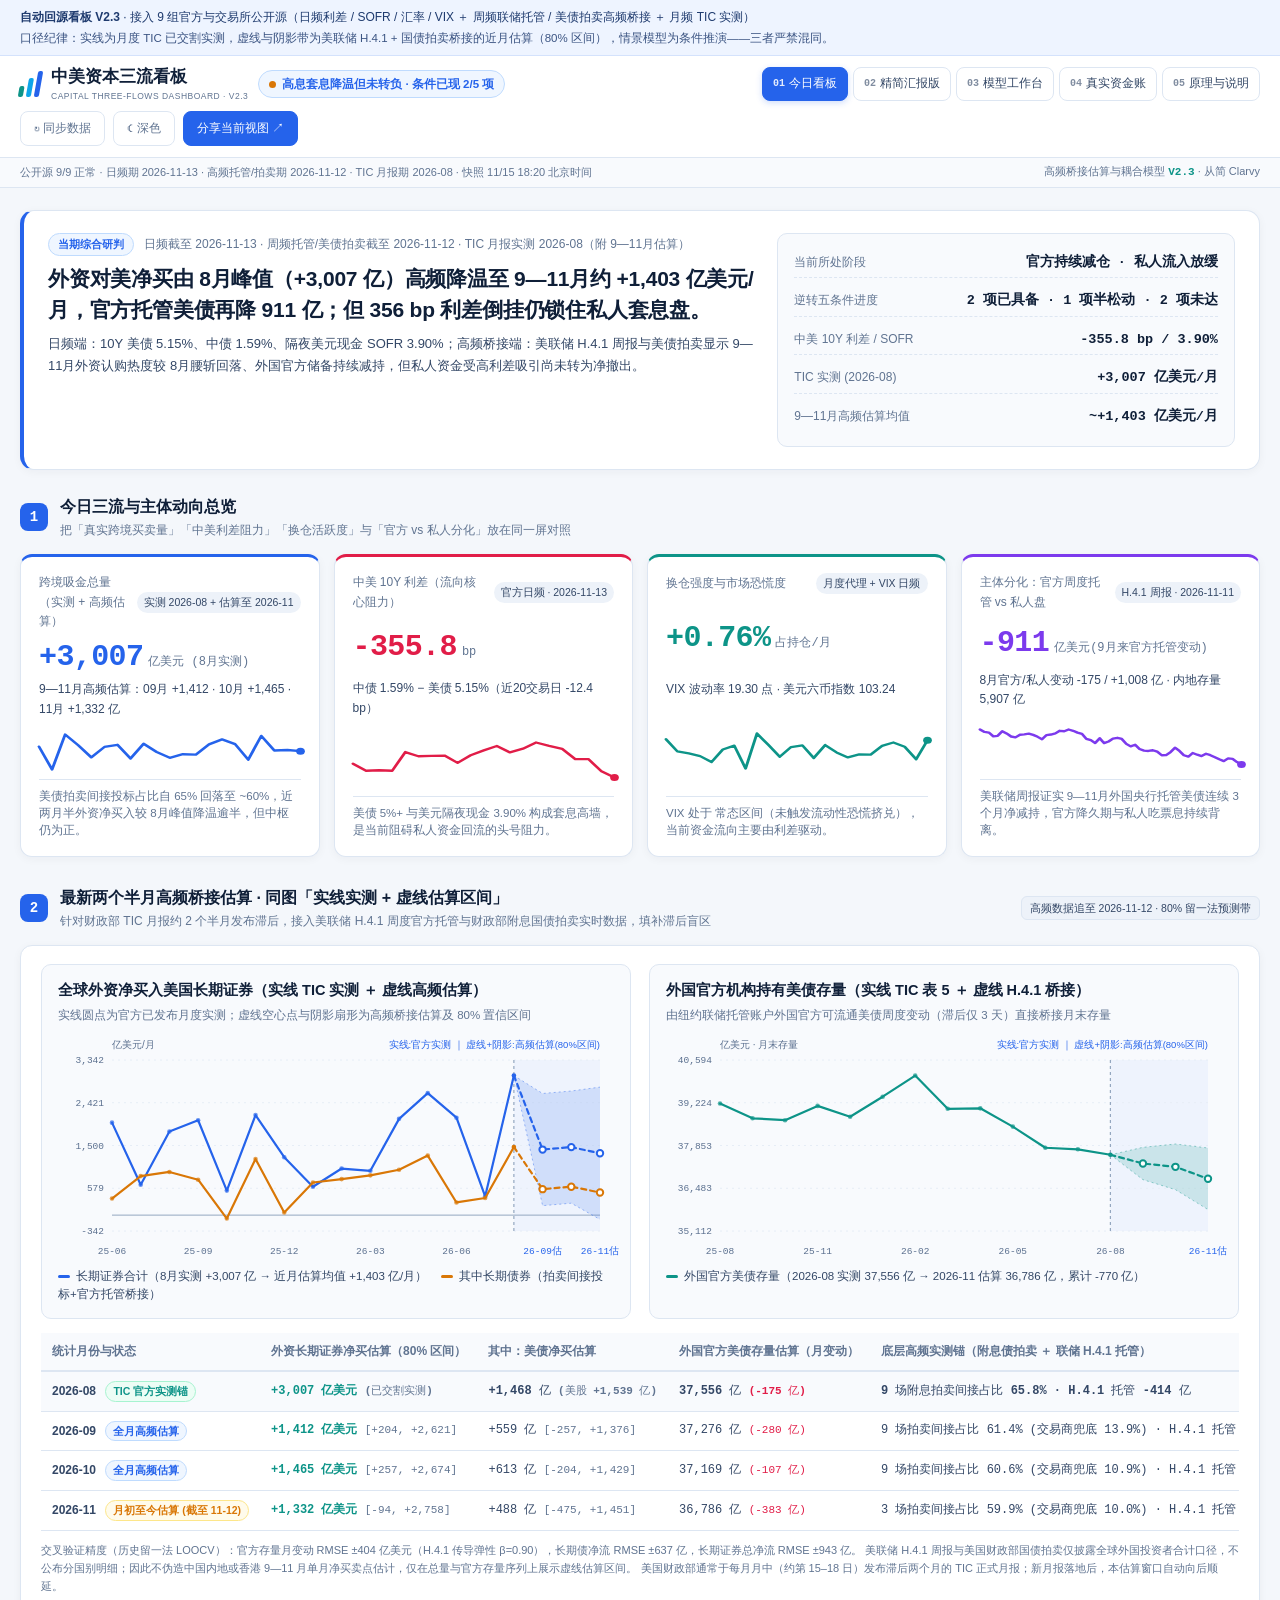
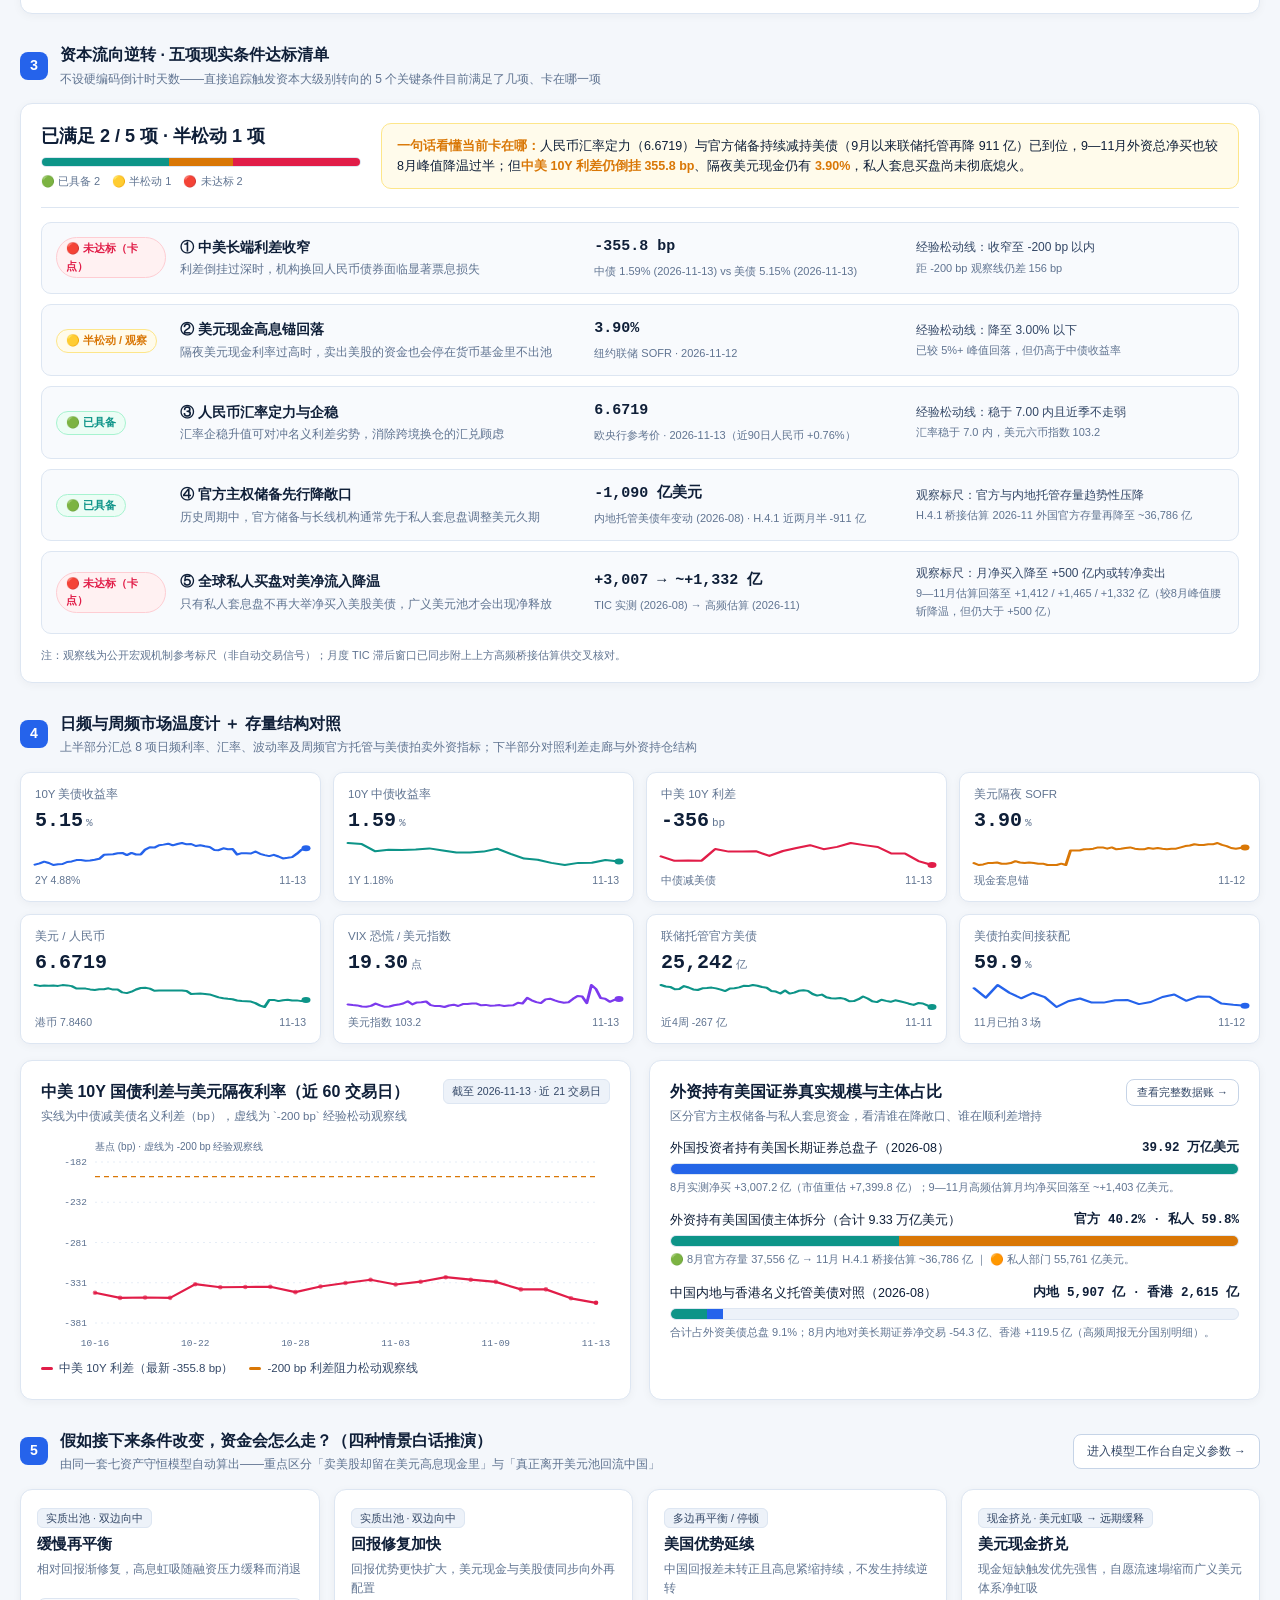
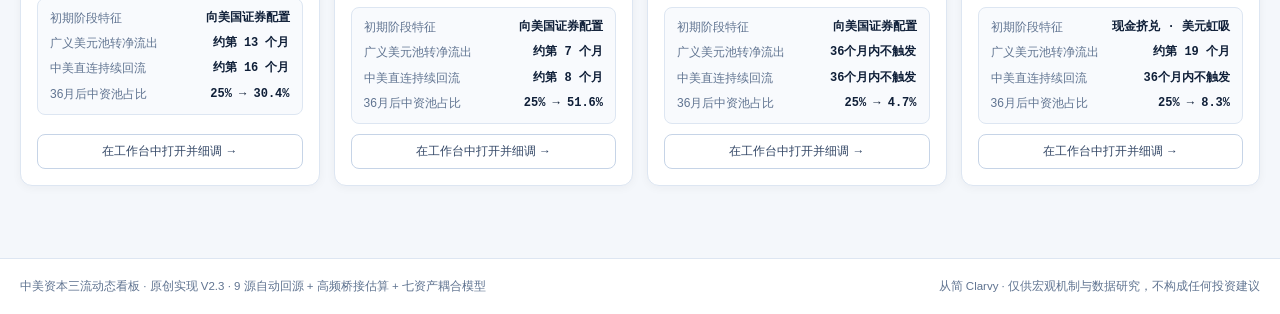
==== commit bc1b0704: "Upgrade capital three-flows dashboard to v2.3 with Fed H.4.1 & Treasury auction nowcast" ====
--- a/public/workbench.html
+++ b/public/workbench.html
@@ -4,8 +4,8 @@
   <meta charset="utf-8">
   <meta name="viewport" content="width=device-width,initial-scale=1">
   <meta name="theme-color" content="#f4f7fb">
-  <meta name="description" content="中美资本三流动态看板 V2.2：今日总览看板、日频利差与市场信号、五项逆转条件进度表、精简汇报视图、七资产双向耦合工作台与真实资金对账。">
-  <title>中美资本三流动态看板 · V2.2 直观看板版</title>
+  <meta name="description" content="中美资本三流动态看板 V2.3：接入 9 组官方公开源，新增美联储 H.4.1 周度托管与美债拍卖高频桥接估算（同图实线实测 + 虚线 80% 预测区间）、五项逆转条件清单与七资产双向耦合工作台。">
+  <title>中美资本三流动态看板 · V2.3 高频桥接估算版</title>
   <link rel="icon" href="assets/favicon.svg">
   <link rel="stylesheet" href="workbench.css">
   <script type="module" src="workbench.mjs"></script>
@@ -15,8 +15,8 @@
 
   <div class="top-notice">
     <div class="notice-inner">
-      <span><b>自动回源看板 V2.2</b> · 接入 7 组官方与交易所公开源（日频国债利差 / SOFR / 汇率 / VIX ＋ 月频 TIC 跨境净买卖与持仓）· 每 6 小时自动核查发布</span>
-      <span class="notice-sub">口径纪律：日频价格看「诱因与阻力」，月度统计看「真实跨境买卖」，情景模型看「条件推演」——三者分层标明，不按秒跳数冒充盘中成交。</span>
+      <span><b>自动回源看板 V2.3</b> · 接入 9 组官方与交易所公开源（日频利差 / SOFR / 汇率 / VIX ＋ 周频联储托管 / 美债拍卖高频桥接 ＋ 月频 TIC 实测）</span>
+      <span class="notice-sub">口径纪律：实线为月度 TIC 已交割实测，虚线与阴影带为美联储 H.4.1 + 国债拍卖桥接的近月估算（80% 区间），情景模型为条件推演——三者严禁混同。</span>
     </div>
   </div>
 
@@ -25,9 +25,9 @@
       <div class="brand-group">
         <a class="brand" href="#overview">
           <span class="brand-mark"><i></i><i></i><i></i></span>
-          <span>中美资本三流看板<small>CAPITAL THREE-FLOWS DASHBOARD · V2.2</small></span>
+          <span>中美资本三流看板<small>CAPITAL THREE-FLOWS DASHBOARD · V2.3</small></span>
         </a>
-        <span class="regime-pill" id="regime-pill"><i class="dot" id="data-dot"></i><b id="regime-text">正在读取实测快照…</b></span>
+        <span class="regime-pill" id="regime-pill"><i class="dot" id="data-dot"></i><b id="regime-text">正在读取实测与高频估算快照…</b></span>
       </div>
 
       <nav class="top-nav" aria-label="主导航">
@@ -46,8 +46,8 @@
     </div>
     <div class="status-ribbon">
       <div class="ribbon-inner">
-        <span id="sync-status">正在读取 7 组公开数据源快照…</span>
-        <span class="edition">直观简报与耦合模型 <b>V2.2</b> · 从简 Clarvy</span>
+        <span id="sync-status">正在读取 9 组公开数据源快照…</span>
+        <span class="edition">高频桥接估算与耦合模型 <b>V2.3</b> · 从简 Clarvy</span>
       </div>
     </div>
   </header>
@@ -75,9 +75,59 @@
         <div class="hero-cards" id="overview-cards"></div>
       </div>
 
+      <div class="section-block" id="nowcast-section">
+        <div class="sec-title">
+          <span class="sec-num">2</span>
+          <div>
+            <h2>最新两个半月高频桥接估算 · 同图「实线实测 + 虚线估算区间」</h2>
+            <p>针对财政部 TIC 月报约 2 个半月发布滞后，接入美联储 H.4.1 周度官方托管与财政部附息国债拍卖实时数据，填补滞后盲区</p>
+          </div>
+          <span class="badge" id="nowcast-badge">80% 留一法预测区间</span>
+        </div>
+        <article class="panel nowcast-panel">
+          <div class="nowcast-grid">
+            <div class="nowcast-chart-box">
+              <div class="panel-head">
+                <div>
+                  <h2>全球外资净买入美国长期证券（实线 TIC 实测 ＋ 虚线高频估算）</h2>
+                  <p>实线圆点为官方已发布月度实测；虚线空心点与阴影扇形为高频桥接估算及 80% 置信区间</p>
+                </div>
+              </div>
+              <div id="nowcast-flow-chart" class="chart compact"></div>
+              <div class="chart-caption" id="nowcast-flow-caption"></div>
+            </div>
+            <div class="nowcast-chart-box">
+              <div class="panel-head">
+                <div>
+                  <h2>外国官方机构持有美债存量（实线 TIC 表 5 ＋ 虚线 H.4.1 桥接）</h2>
+                  <p>由纽约联储托管账户外国官方可流通美债周度变动（滞后仅 3 天）直接桥接月末存量</p>
+                </div>
+              </div>
+              <div id="nowcast-hold-chart" class="chart compact"></div>
+              <div class="chart-caption" id="nowcast-hold-caption"></div>
+            </div>
+          </div>
+          <div class="table-scroll" style="margin-top:14px">
+            <table class="nowcast-table">
+              <thead>
+                <tr>
+                  <th>统计月份与状态</th>
+                  <th>外资长期证券净买估算（80% 区间）</th>
+                  <th>其中：美债净买估算</th>
+                  <th>外国官方美债存量估算（月变动）</th>
+                  <th>底层高频实测锚（附息债拍卖 ＋ 联储 H.4.1 托管）</th>
+                </tr>
+              </thead>
+              <tbody id="nowcast-table-body"></tbody>
+            </table>
+          </div>
+          <p class="micro" id="nowcast-footnote" style="margin-top:10px"></p>
+        </article>
+      </div>
+
       <div class="section-block">
         <div class="sec-title">
-          <span class="sec-num">2</span>
+          <span class="sec-num">3</span>
           <div>
             <h2>资本流向逆转 · 五项现实条件达标清单</h2>
             <p>不设硬编码倒计时天数——直接追踪触发资本大级别转向的 5 个关键条件目前满足了几项、卡在哪一项</p>
@@ -86,16 +136,16 @@
         <article class="panel checklist-panel">
           <div class="checklist-summary" id="checklist-summary"></div>
           <div class="checklist-rows" id="checklist-rows"></div>
-          <p class="micro" style="margin-top:12px">注：观察线为公开宏观机制参考标尺（非自动交易信号）；每项均标注原始数据统计期与口径，月度 TIC 数据存在约 6–8 周官方发布滞后。</p>
+          <p class="micro" style="margin-top:12px">注：观察线为公开宏观机制参考标尺（非自动交易信号）；月度 TIC 滞后窗口已同步附上上方高频桥接估算供交叉核对。</p>
         </article>
       </div>
 
       <div class="section-block">
         <div class="sec-title">
-          <span class="sec-num">3</span>
-          <div>
-            <h2>日频市场温度计与存量结构对照</h2>
-            <p>上半部分看近 60 个交易日利率、汇率与波动率变化；下半部分看中美利差走廊与外资美债真实持仓结构</p>
+          <span class="sec-num">4</span>
+          <div>
+            <h2>日频与周频市场温度计 ＋ 存量结构对照</h2>
+            <p>上半部分汇总 8 项日频利率、汇率、波动率及周频官方托管与美债拍卖外资指标；下半部分对照利差走廊与外资持仓结构</p>
           </div>
         </div>
         <div class="market-grid" id="market-cards"></div>
@@ -126,7 +176,7 @@
 
       <div class="section-block">
         <div class="sec-title">
-          <span class="sec-num">4</span>
+          <span class="sec-num">5</span>
           <div>
             <h2>假如接下来条件改变，资金会怎么走？（四种情景白话推演）</h2>
             <p>由同一套七资产守恒模型自动算出——重点区分「卖美股却留在美元高息现金里」与「真正离开美元池回流中国」</p>
@@ -314,6 +364,7 @@
           <option value="cn">中国内地居民（托管/直接报告口径）</option>
           <option value="hk">中国香港居民（离岸金融枢纽口径）</option>
         </select>
+        <button id="toggle-nowcast" class="nowcast-toggle active" type="button" aria-pressed="true">✓ 同图叠加近月高频估算区间</button>
         <span class="badge" id="history-count"></span>
       </div>
 
@@ -322,13 +373,13 @@
       <article class="panel">
         <div class="panel-head">
           <div>
-            <h2>外国居民对美国长期证券的月度净买卖（TIC 表 1）</h2>
-            <p>月频实测 · 亿美元/月 · 零轴以上为净买入美国股票/债券，零轴以下为净卖出</p>
+            <h2>外国居民对美国长期证券的月度净买卖（TIC 表 1 实测 ＋ 高频桥接估算）</h2>
+            <p id="observed-chart-sub">月频实测（实线）＋ 高频桥接估算（虚线与 80% 区间）· 亿美元/月 · 零轴以上为净买入</p>
           </div>
         </div>
         <div id="observed-chart" class="chart"></div>
-        <div class="legend">
-          <span style="--c:#0d9488">长期证券净买卖合计</span>
+        <div class="legend" id="observed-legend">
+          <span style="--c:#0d9488">长期证券净买卖合计（虚线为估算+80%区间）</span>
           <span style="--c:#2563eb">其中：美国股票</span>
           <span style="--c:#d97706">其中：美国长期债券</span>
         </div>
@@ -423,7 +474,7 @@
       </article>
 
       <div class="section-block" style="margin-top:20px">
-        <h2 style="margin-bottom:12px">7 组自动采集数据源状态与原始校验码</h2>
+        <h2 style="margin-bottom:12px">9 组自动采集数据源状态与原始校验码</h2>
         <div id="source-log" class="source-grid"></div>
       </div>
     </section>
@@ -433,11 +484,28 @@
       <div class="page-heading">
         <div>
           <span class="eyebrow">ARCHITECTURE &amp; METHODOLOGY · 原理与迭代说明</span>
-          <h1>看板设计逻辑与七资产双向耦合方程</h1>
-          <p>既吸收直观简报看板的“结论前置 + 日频温度计 + 达标进度清单”，又严守“真金白银对账 + 七资产守恒 + 部分识别边界”。</p>
+          <h1>看板设计逻辑、高频桥接估算与七资产双向耦合方程</h1>
+          <p>既吸收直观简报看板的“结论前置 + 日频温度计 + 达标进度清单”，又新增“美联储周度托管 + 国债拍卖高频桥接估算”，严守实测、估算与推演三层分界。</p>
         </div>
         <a class="button" href="downloads/model-v2.md" download>↓ 下载完整模型文档</a>
       </div>
+
+      <article class="panel prose">
+        <span class="badge">V2.3 高频桥接即时估算升级 · 2026-11-15</span>
+        <h2>如何用官方周度与拍卖数据填补 TIC 月报 2 个半月滞后盲区？</h2>
+        <p>美国财政部 TIC 月报具有约 65–75 天发布滞后。为在不编造数据的前提下看清近两个半月真实动向，V2.3 接入两组零密钥官方高频源并建立留一法交叉验证（LOOCV）桥接器：</p>
+        <div class="compare-grid">
+          <div>
+            <b>支柱一：美联储 H.4.1 周报 → 外国官方美债存量桥接</b>
+            <p>提取纽约联储托管账户外国官方可流通美债（RESH4FG_N.WW，滞后仅约 3 天）月末差值 ΔH41_UST，带经济范围约束拟合 ΔOfficial_TIC = α + β·ΔH41_UST，逐月递推官方美债存量及多步 80% 预测带。</p>
+          </div>
+          <div>
+            <b>支柱二：财政部附息国债拍卖 → 跨境长期证券净买桥接</b>
+            <p>合并 FiscalData 与 TreasuryDirect 最新已截标 Note/Bond 拍卖，以海外间接投标占比（Indirect %）、交易商被动兜底占比（−Primary Dealer %）及全月等效获配额构建非负单调岭回归，叠加 H.4.1 官方托管冲量与美股收缩均值合成总量估算区间。</p>
+          </div>
+        </div>
+        <p style="margin-top:10px"><b>分国别诚实边界：</b>由于美联储 H.4.1 与美债拍卖均只披露全球外国投资者合计、不披露分国别明细，系统绝不伪造中国内地或香港近月单月净买卖点估计，并在新一期 TIC 月报落地时自动顺延估算窗口。</p>
+      </article>
 
       <article class="panel prose">
         <span class="badge">V2.2 直观简报升级 · 2026-11-15</span>
@@ -510,7 +578,7 @@
 
   <footer class="site-footer">
     <div class="footer-inner">
-      <span>中美资本三流动态看板 · 原创实现 V2.2 · 数据自动回源 + 七资产耦合模型</span>
+      <span>中美资本三流动态看板 · 原创实现 V2.3 · 9 源自动回源 + 高频桥接估算 + 七资产耦合模型</span>
       <span>从简 Clarvy · 仅供宏观机制与数据研究，不构成任何投资建议</span>
     </div>
   </footer>
--- a/public/workbench.css
+++ b/public/workbench.css
@@ -415,11 +415,49 @@
 .check-target { font-size: 12px; color: var(--text-2); }
 .check-target small { display: block; color: var(--muted); font-size: 11px; margin-top: 2px; }
 
-/* Market Thermometer Mini Cards */
+/* Market Thermometer Mini Cards & Nowcast Panel */
 .market-grid {
   display: grid;
-  grid-template-columns: repeat(6, 1fr);
+  grid-template-columns: repeat(4, 1fr);
   gap: 12px;
+}
+.nowcast-panel { padding: 18px 20px; }
+.nowcast-grid {
+  display: grid;
+  grid-template-columns: 1fr 1fr;
+  gap: 18px;
+}
+.nowcast-chart-box {
+  background: var(--panel-alt);
+  border: 1px solid var(--line);
+  border-radius: 10px;
+  padding: 14px 16px;
+  min-width: 0;
+}
+.nowcast-chart-box h2 { font-size: 14.5px; }
+.nowcast-table th, .nowcast-table td { padding: 9px 11px; }
+.nowcast-table tr.is-anchor td { background: var(--panel-alt); font-weight: 550; }
+.nowcast-pill {
+  display: inline-block;
+  padding: 1px 7px;
+  border-radius: 999px;
+  font-size: 10.5px;
+  font-weight: 600;
+  margin-left: 6px;
+  font-family: sans-serif;
+}
+.nowcast-pill.real { background: var(--cyan-bg); color: var(--cyan); border: 1px solid var(--cyan-border); }
+.nowcast-pill.est { background: var(--blue-bg); color: var(--blue); border: 1px solid var(--blue-border); }
+.nowcast-pill.mtd { background: var(--amber-bg); color: var(--amber); border: 1px solid var(--amber-border); }
+.nowcast-toggle.active {
+  background: var(--blue-bg);
+  border-color: var(--blue);
+  color: var(--blue);
+  font-weight: 600;
+}
+.nowcast-toggle.disabled-note {
+  opacity: .72;
+  cursor: default;
 }
 .mini-card {
   background: var(--panel);
@@ -743,14 +781,13 @@
 
 /* Responsive Breakpoints */
 @media (max-width: 1180px) {
-  .hero-cards, .scenario-cards { grid-template-columns: repeat(2, 1fr); }
-  .market-grid { grid-template-columns: repeat(3, 1fr); }
+  .hero-cards, .scenario-cards, .market-grid { grid-template-columns: repeat(2, 1fr); }
   .work-grid { grid-template-columns: minmax(0, 1fr) 270px; }
   .source-grid { grid-template-columns: repeat(2, 1fr); }
 }
 
 @media (max-width: 900px) {
-  .hero-banner, .checklist-summary, .brief-grid, .sub-grid, .drivers-grid, .id-grid, .work-grid {
+  .hero-banner, .checklist-summary, .brief-grid, .sub-grid, .nowcast-grid, .drivers-grid, .id-grid, .work-grid {
     grid-template-columns: 1fr;
   }
   .parameter-panel { position: static; }
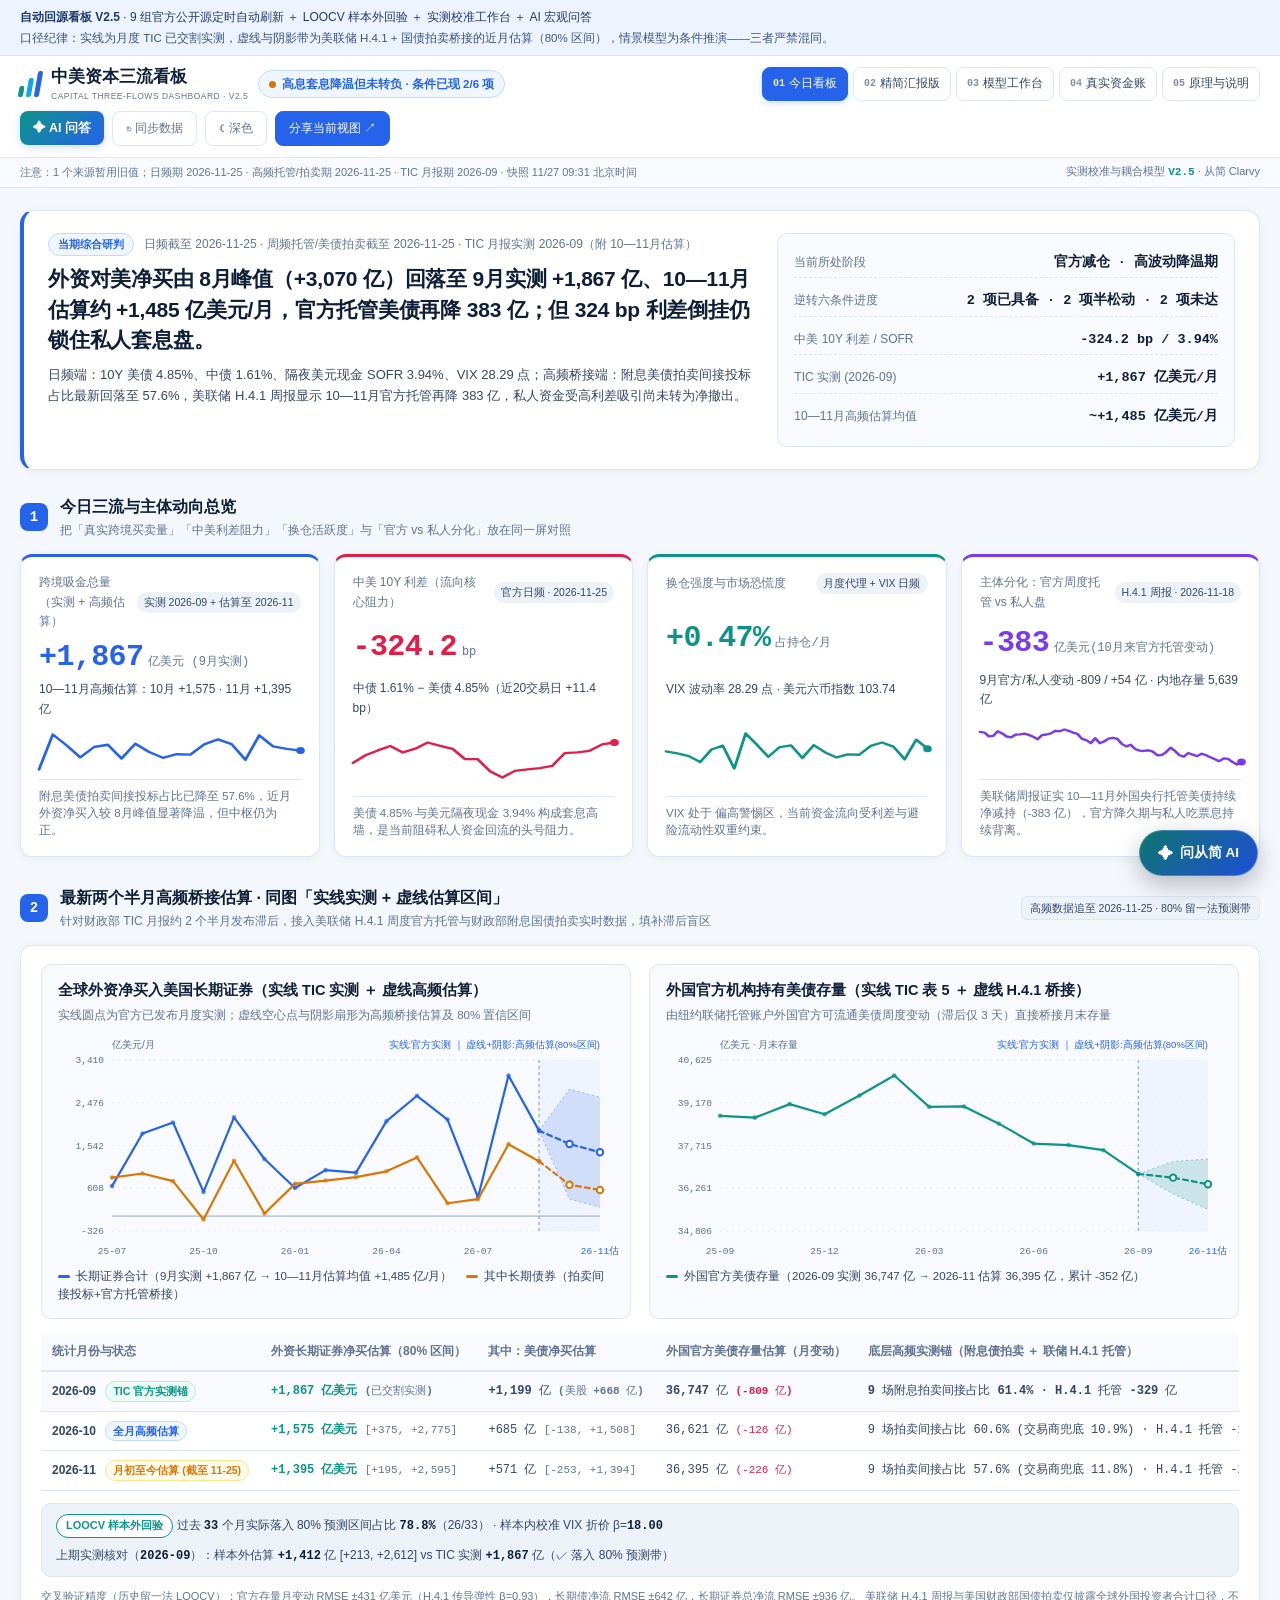
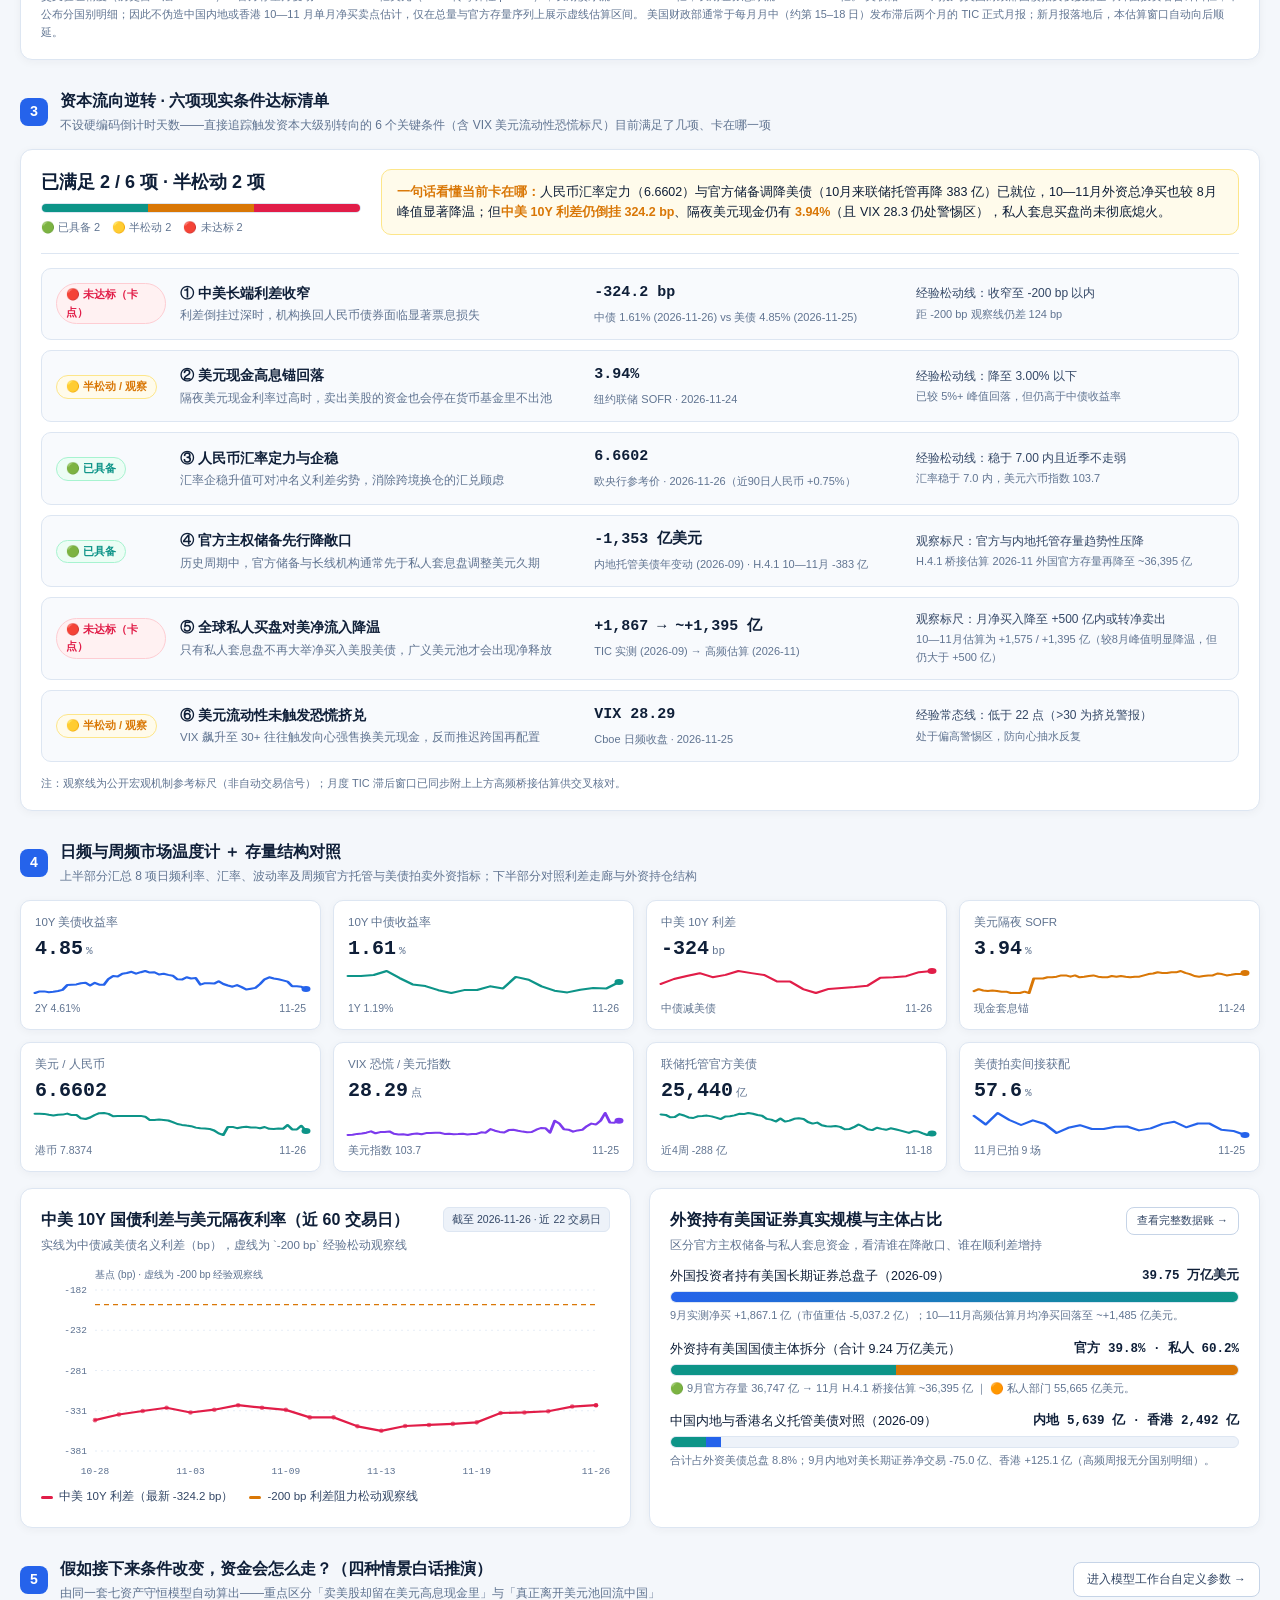
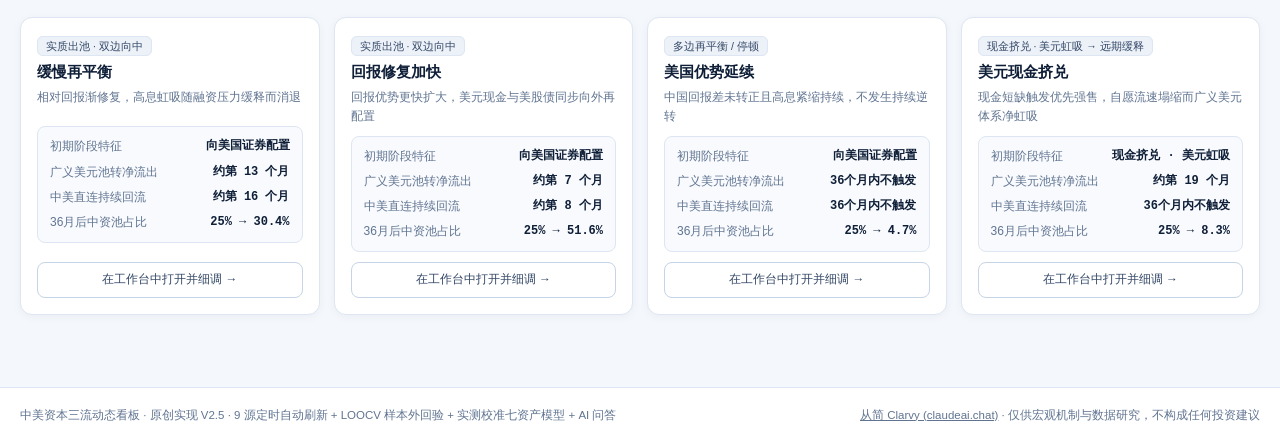
==== commit 61fa1a51: "Upgrade capital three-flows to v2.5 and fix Pages deploy order" ====
--- a/public/workbench.html
+++ b/public/workbench.html
@@ -4,8 +4,8 @@
   <meta charset="utf-8">
   <meta name="viewport" content="width=device-width,initial-scale=1">
   <meta name="theme-color" content="#f4f7fb">
-  <meta name="description" content="中美资本三流动态看板 V2.3：接入 9 组官方公开源，新增美联储 H.4.1 周度托管与美债拍卖高频桥接估算（同图实线实测 + 虚线 80% 预测区间）、五项逆转条件清单与七资产双向耦合工作台。">
-  <title>中美资本三流动态看板 · V2.3 高频桥接估算版</title>
+  <meta name="description" content="中美资本三流动态看板 V2.5：9 组官方公开源、美联储 H.4.1 + 美债拍卖高频桥接估算（含 LOOCV 样本外覆盖率回验）、六项逆转条件清单、流动性分层强售七资产模型与从简 Clarvy AI 宏观问答。">
+  <title>中美资本三流动态看板 · V2.5 实测校准与样本外回验版</title>
   <link rel="icon" href="assets/favicon.svg">
   <link rel="stylesheet" href="workbench.css">
   <script type="module" src="workbench.mjs"></script>
@@ -14,18 +14,18 @@
   <a class="skip" href="#main">跳到主要内容</a>
 
   <div class="top-notice">
-    <div class="notice-inner">
-      <span><b>自动回源看板 V2.3</b> · 接入 9 组官方与交易所公开源（日频利差 / SOFR / 汇率 / VIX ＋ 周频联储托管 / 美债拍卖高频桥接 ＋ 月频 TIC 实测）</span>
-      <span class="notice-sub">口径纪律：实线为月度 TIC 已交割实测，虚线与阴影带为美联储 H.4.1 + 国债拍卖桥接的近月估算（80% 区间），情景模型为条件推演——三者严禁混同。</span>
+      <div class="notice-inner">
+        <span><b>自动回源看板 V2.5</b> · 9 组官方公开源定时自动刷新 ＋ LOOCV 样本外回验 ＋ 实测校准工作台 ＋ AI 宏观问答</span>
+        <span class="notice-sub">口径纪律：实线为月度 TIC 已交割实测，虚线与阴影带为美联储 H.4.1 + 国债拍卖桥接的近月估算（80% 区间），情景模型为条件推演——三者严禁混同。</span>
+      </div>
     </div>
-  </div>
 
   <header class="site-header">
     <div class="header-inner">
       <div class="brand-group">
         <a class="brand" href="#overview">
           <span class="brand-mark"><i></i><i></i><i></i></span>
-          <span>中美资本三流看板<small>CAPITAL THREE-FLOWS DASHBOARD · V2.3</small></span>
+          <span>中美资本三流看板<small>CAPITAL THREE-FLOWS DASHBOARD · V2.5</small></span>
         </a>
         <span class="regime-pill" id="regime-pill"><i class="dot" id="data-dot"></i><b id="regime-text">正在读取实测与高频估算快照…</b></span>
       </div>
@@ -39,6 +39,7 @@
       </nav>
 
       <div class="header-actions">
+        <button class="ai-trigger-btn" id="open-ai-btn" title="打开从简 Clarvy AI 宏观问答抽屉（首次引导注册，支持站内直连或免Key跳转）">✦ AI 问答</button>
         <button class="quiet-btn" id="refresh" title="重新读取最新发布的公开数据快照">↻ 同步数据</button>
         <button class="quiet-btn" id="theme-toggle" title="切换浅色简报风与深色终端风">☾ 深色</button>
         <button class="primary-btn" id="share">分享当前视图 ↗</button>
@@ -47,7 +48,7 @@
     <div class="status-ribbon">
       <div class="ribbon-inner">
         <span id="sync-status">正在读取 9 组公开数据源快照…</span>
-        <span class="edition">高频桥接估算与耦合模型 <b>V2.3</b> · 从简 Clarvy</span>
+        <span class="edition">实测校准与耦合模型 <b>V2.5</b> · 从简 Clarvy</span>
       </div>
     </div>
   </header>
@@ -121,6 +122,7 @@
               <tbody id="nowcast-table-body"></tbody>
             </table>
           </div>
+          <div class="backtest-strip" id="nowcast-backtest"></div>
           <p class="micro" id="nowcast-footnote" style="margin-top:10px"></p>
         </article>
       </div>
@@ -129,8 +131,8 @@
         <div class="sec-title">
           <span class="sec-num">3</span>
           <div>
-            <h2>资本流向逆转 · 五项现实条件达标清单</h2>
-            <p>不设硬编码倒计时天数——直接追踪触发资本大级别转向的 5 个关键条件目前满足了几项、卡在哪一项</p>
+            <h2>资本流向逆转 · 六项现实条件达标清单</h2>
+            <p>不设硬编码倒计时天数——直接追踪触发资本大级别转向的 6 个关键条件（含 VIX 美元流动性恐慌标尺）目前满足了几项、卡在哪一项</p>
           </div>
         </div>
         <article class="panel checklist-panel">
@@ -221,12 +223,16 @@
 
       <div class="scenario-bar">
         <div class="scenarios" id="presets"></div>
-        <button class="quiet" id="reset">恢复本情景默认</button>
+        <div class="scenario-tools">
+          <button class="calibrate-btn" id="calibrate-live" title="将今日实测的中美10Y利差、SOFR、VIX与汇率折算一键映射为工作台初始条件（不拟合远端回报假设）">⚡ 用今日实测校准起点</button>
+          <button class="quiet" id="reset">恢复本情景默认</button>
+        </div>
       </div>
       <div class="scenario-caption">
         <span id="scenario-brief"></span>
-        <span>基准资金池 = 100 指数点（折算参考见右侧） · 二阶守恒积分</span>
-      </div>
+        <span>基准资金池 = 100 指数点（折算参考见右侧） · 流动性分层强售 ＋ 二阶守恒积分</span>
+      </div>
+      <div class="calibration-note" id="calibration-note" hidden></div>
 
       <div class="metrics" id="metrics"></div>
 
@@ -578,10 +584,135 @@
 
   <footer class="site-footer">
     <div class="footer-inner">
-      <span>中美资本三流动态看板 · 原创实现 V2.3 · 9 源自动回源 + 高频桥接估算 + 七资产耦合模型</span>
-      <span>从简 Clarvy · 仅供宏观机制与数据研究，不构成任何投资建议</span>
+      <span>中美资本三流动态看板 · 原创实现 V2.5 · 9 源定时自动刷新 + LOOCV 样本外回验 + 实测校准七资产模型 + AI 问答</span>
+      <span><a href="https://claudeai.chat" target="_blank" rel="noopener noreferrer" style="color:inherit;text-decoration:underline">从简 Clarvy (claudeai.chat)</a> · 仅供宏观机制与数据研究，不构成任何投资建议</span>
     </div>
   </footer>
+
+  <!-- ==================== 从简 Clarvy · 双模站内 AI 宏观问答抽屉 ==================== -->
+  <button class="ai-fab" id="ai-fab" type="button" aria-controls="ai-drawer" aria-expanded="false">
+    <span class="ai-fab-spark">✦</span>
+    <span>问从简 AI</span>
+  </button>
+
+  <div class="ai-backdrop" id="ai-backdrop" hidden></div>
+
+  <aside class="ai-drawer" id="ai-drawer" role="dialog" aria-modal="true" aria-labelledby="ai-drawer-title" hidden>
+    <div class="ai-drawer-head">
+      <div>
+        <div class="ai-head-title">
+          <span class="ai-badge-dot">✦</span>
+          <h2 id="ai-drawer-title">从简 Clarvy · 资本三流 AI 问答</h2>
+        </div>
+        <p class="ai-head-sub">自动挂载当期 9 路官方实测、高频估算与模型状态 · <a href="https://claudeai.chat" target="_blank" rel="noopener noreferrer">打开从简主站 ↗</a> · <button type="button" class="link-btn" id="ai-show-onboard">注册引导</button></p>
+      </div>
+      <button type="button" class="quiet-btn ai-close-btn" id="ai-close-btn" aria-label="关闭问答抽屉">✕</button>
+    </div>
+
+    <div class="ai-drawer-body" id="ai-drawer-body">
+      <!-- 首次使用：引导前往从简 Clarvy 注册账号 -->
+      <section class="ai-onboard-card" id="ai-onboard-card">
+        <div class="ai-onboard-top">
+          <span class="tag tag-live">首次使用引导 · 免费领每月 300 积分</span>
+          <span class="ai-onboard-domain">claudeai.chat</span>
+        </div>
+        <h3>第一步：前往「从简 Clarvy」免费注册账号</h3>
+        <p>本看板由 <b>从简 · Clarvy（claudeai.chat）</b>全能 Agent 工作台驱动。新用户邮箱注册即可免费开启（免绑卡，立赠<b>每月 300 免费积分</b>，支持 24 款主流大模型）。注册后您可任选下方两种方式在看板内提问：</p>
+        <ul class="ai-onboard-list">
+          <li><b>方式 A · 站内直连流式问答</b>：在下方「接口配置」填入一次您的兼容 API Key（仅保存在您本地浏览器），后续每次直接在当前抽屉内多轮流式对话；</li>
+          <li><b>方式 B · 免 Key 一键联动本平台</b>：无需任何密钥，输入问题点发送，自动打包当期 9 路最新数据并打开 <code>claudeai.chat</code>，粘贴即用本平台免费积分深度作答。</li>
+        </ul>
+        <div class="ai-onboard-actions">
+          <a class="primary-btn ai-reg-btn" id="ai-register-go" href="https://claudeai.chat" target="_blank" rel="noopener noreferrer">🚀 前往从简 Clarvy 免费注册账号 ↗</a>
+          <button type="button" class="quiet-btn" id="ai-already-registered">我已有账号，直接开始问答 →</button>
+        </div>
+      </section>
+
+      <!-- 双模式切换栏 -->
+      <div class="ai-mode-bar">
+        <div class="segmented ai-mode-seg" role="tablist" aria-label="问答调用模式">
+          <button type="button" data-ai-mode="direct" id="ai-tab-direct" class="active">⚡ 站内直连问答 (API Key)</button>
+          <button type="button" data-ai-mode="jump" id="ai-tab-jump">↗ 免 Key 跳本平台作答</button>
+        </div>
+        <button type="button" class="quiet-btn ai-cfg-toggle" id="ai-cfg-toggle" title="配置本地 API Key 与模型">⚙ 接口设置</button>
+      </div>
+
+      <!-- API Key 本地配置面板（仅存于访客 localStorage） -->
+      <section class="ai-config-box" id="ai-config-box" hidden>
+        <div class="ai-cfg-head">
+          <b>站内直连模型配置（OpenAI 兼容接口）</b>
+          <span id="ai-cfg-status" class="ai-cfg-badge">未保存密钥</span>
+        </div>
+        <p class="micro">安全承诺：API Key 仅存储在您本人浏览器的 <code>localStorage</code>，绝不上传看板服务器。若您使用普通免费账号暂无个人 API Key，请直接切至右侧「免 Key 跳本平台作答」。</p>
+        <div class="ai-cfg-grid">
+          <label>
+            <span>接口预设通道</span>
+            <select id="ai-provider">
+              <option value="custom">从简外接网关 / 自定义 OpenAI 兼容接口</option>
+              <option value="deepseek">DeepSeek 官方直连 (api.deepseek.com)</option>
+              <option value="siliconflow">硅基流动 SiliconFlow (api.siliconflow.cn)</option>
+              <option value="openrouter">OpenRouter 多模型直连 (openrouter.ai)</option>
+            </select>
+          </label>
+          <label>
+            <span>接口地址 (Base URL，须支持浏览器跨域 CORS)</span>
+            <input type="url" id="ai-base-url" placeholder="https://api.deepseek.com/v1" autocomplete="off">
+          </label>
+          <label>
+            <span>模型名称 (Model ID)</span>
+            <input type="text" id="ai-model" placeholder="deepseek-chat" autocomplete="off">
+          </label>
+          <label>
+            <span>API Key（首次填入保存，后续免填）</span>
+            <div class="ai-key-row">
+              <input type="password" id="ai-api-key" placeholder="sk-..." autocomplete="off">
+              <button type="button" class="quiet-btn" id="ai-toggle-key-vis">显示</button>
+            </div>
+          </label>
+        </div>
+        <div class="ai-cfg-actions">
+          <button type="button" class="primary-btn" id="ai-save-cfg">保存配置到本地浏览器</button>
+          <button type="button" class="quiet-btn" id="ai-clear-cfg">清除本地密钥</button>
+        </div>
+      </section>
+
+      <!-- 实时数据上下文自动挂载开关 -->
+      <div class="ai-ctx-bar">
+        <label class="ai-ctx-check">
+          <input type="checkbox" id="ai-include-ctx" checked>
+          <span>自动附带当期 9 源实测、10—11月高频估算与当前滑块参数</span>
+        </label>
+        <details class="ai-ctx-details">
+          <summary>查看实时数据底稿</summary>
+          <pre id="ai-ctx-preview">正在读取看板快照…</pre>
+        </details>
+      </div>
+
+      <!-- 快捷宏观追问词 -->
+      <div class="ai-presets" id="ai-presets">
+        <button type="button" data-q="请结合看板最新 9月 TIC 实测与 10—11月高频桥接估算，拆解当前全球外资与外国官方储备对美债、美股的真实动向。">📊 解读 9月实测与 10—11月降温</button>
+        <button type="button" data-q="当前 VIX 波动率跳升至高位，但中美 10Y 利差仍倒挂逾 330bp、SOFR 仍在 3.9% 附近，这对资本流量、流速、流向意味着什么？">⚡ VIX 高波动 + 利差倒挂含义</button>
+        <button type="button" data-q="为什么外国央行官方美债存量持续下降，但全球私人部门对美净买入仍未转负？触发私人套息盘实质逆转还差哪几个条件？">🏦 官方减持 vs 私人套息分化</button>
+        <button type="button" data-q="请根据我当前在「03 模型工作台」设定的情景参数与触发月份（T_S、T_flip、T_confirm），推演未来 12—36 个月的资金演化路径与主要风险边界。">🧭 推演当前工作台滑块情景</button>
+      </div>
+
+      <!-- 对话消息流 -->
+      <div class="ai-messages" id="ai-messages" aria-live="polite"></div>
+    </div>
+
+    <div class="ai-drawer-foot">
+      <div class="ai-composer">
+        <textarea id="ai-input" rows="2" placeholder="输入您想追问的资本三流、美债拍卖、利差或情景推演问题（Enter 发送，Shift+Enter 换行）…"></textarea>
+        <div class="ai-composer-bar">
+          <button type="button" class="quiet-btn" id="ai-clear-chat" title="清空当前对话记录">清空对话</button>
+          <div class="ai-send-group">
+            <button type="button" class="quiet-btn ai-stop-btn" id="ai-stop-btn" hidden>■ 停止生成</button>
+            <button type="button" class="primary-btn" id="ai-send-btn">发送提问</button>
+          </div>
+        </div>
+      </div>
+    </div>
+  </aside>
 
   <div id="toast" role="status" aria-live="polite"></div>
 </body>
--- a/public/workbench.css
+++ b/public/workbench.css
@@ -826,8 +826,392 @@
 }
 
 @media print {
-  .top-notice, .top-nav, .header-actions, .brief-actions, #toast { display: none !important; }
+  .top-notice, .top-nav, .header-actions, .brief-actions, #toast, .ai-fab, .ai-drawer, .ai-backdrop { display: none !important; }
   .site-header { position: static; }
   body { background: #fff; color: #000; }
   .panel, .brief-card, .big-card { box-shadow: none; break-inside: avoid; }
 }
+
+/* ==================== V2.4 从简 Clarvy · 双模站内 AI 问答抽屉 ==================== */
+.ai-trigger-btn {
+  background: linear-gradient(135deg, #0d9488, #2563eb);
+  color: #fff !important;
+  border: none !important;
+  border-radius: 8px;
+  padding: 7px 13px;
+  font-size: 12.5px;
+  font-weight: 650;
+  cursor: pointer;
+  box-shadow: 0 2px 8px rgba(37, 99, 235, .22);
+  transition: transform .12s, box-shadow .12s, opacity .12s;
+  white-space: nowrap;
+}
+.ai-trigger-btn:hover { transform: translateY(-1px); box-shadow: 0 4px 12px rgba(37, 99, 235, .32); }
+
+.ai-fab {
+  position: fixed;
+  right: 22px;
+  bottom: 24px;
+  z-index: 90;
+  display: inline-flex;
+  align-items: center;
+  gap: 7px;
+  padding: 11px 18px;
+  border-radius: 999px;
+  border: 1px solid rgba(255, 255, 255, .22);
+  background: linear-gradient(135deg, #0f766e, #1d4ed8);
+  color: #fff;
+  font-size: 13.5px;
+  font-weight: 700;
+  cursor: pointer;
+  box-shadow: 0 8px 24px rgba(15, 23, 42, .28);
+  transition: transform .15s, box-shadow .15s;
+}
+.ai-fab:hover { transform: translateY(-2px); box-shadow: 0 12px 28px rgba(15, 23, 42, .36); }
+.ai-fab-spark { font-size: 15px; line-height: 1; }
+
+.ai-backdrop {
+  position: fixed;
+  inset: 0;
+  z-index: 110;
+  background: rgba(15, 23, 42, .42);
+  backdrop-filter: blur(2px);
+}
+
+.ai-drawer {
+  position: fixed;
+  top: 0;
+  right: 0;
+  bottom: 0;
+  width: min(480px, 100vw);
+  z-index: 120;
+  background: var(--panel);
+  border-left: 1px solid var(--line-strong);
+  box-shadow: -12px 0 38px rgba(15, 23, 42, .22);
+  display: flex;
+  flex-direction: column;
+}
+
+.ai-drawer-head {
+  padding: 14px 18px;
+  border-bottom: 1px solid var(--line);
+  background: var(--bg-soft);
+  display: flex;
+  justify-content: space-between;
+  align-items: flex-start;
+  gap: 10px;
+}
+.ai-head-title { display: flex; align-items: center; gap: 7px; }
+.ai-badge-dot {
+  display: inline-flex;
+  align-items: center;
+  justify-content: center;
+  width: 22px;
+  height: 22px;
+  border-radius: 6px;
+  background: linear-gradient(135deg, #0d9488, #2563eb);
+  color: #fff;
+  font-size: 12px;
+  font-weight: 700;
+}
+.ai-head-title h2 { font-size: 15.5px; margin: 0; }
+.ai-head-sub { font-size: 11.5px; color: var(--muted); margin-top: 4px; }
+.ai-head-sub a { color: var(--blue); text-decoration: none; font-weight: 600; }
+.link-btn {
+  background: none;
+  border: none;
+  padding: 0;
+  color: var(--blue);
+  font-size: 11.5px;
+  font-weight: 600;
+  cursor: pointer;
+  text-decoration: underline;
+}
+.ai-close-btn { padding: 4px 9px !important; font-size: 13px !important; }
+
+.ai-drawer-body {
+  flex: 1;
+  overflow-y: auto;
+  padding: 14px 16px;
+  display: flex;
+  flex-direction: column;
+  gap: 12px;
+}
+
+.ai-onboard-card {
+  border: 1.5px solid var(--blue);
+  background: linear-gradient(180deg, var(--panel-alt), var(--panel));
+  border-radius: 12px;
+  padding: 14px 15px;
+  box-shadow: var(--shadow);
+}
+.ai-onboard-top { display: flex; justify-content: space-between; align-items: center; gap: 8px; margin-bottom: 8px; }
+.ai-onboard-domain { font-family: var(--mono); font-size: 11px; color: var(--blue); font-weight: 700; }
+.ai-onboard-card h3 { font-size: 14.5px; margin: 0 0 6px; color: var(--text); }
+.ai-onboard-card p { font-size: 12px; line-height: 1.6; color: var(--text-2); margin: 0 0 8px; }
+.ai-onboard-list { margin: 0 0 12px; padding-left: 17px; font-size: 11.5px; line-height: 1.55; color: var(--text-2); display: grid; gap: 4px; }
+.ai-onboard-actions { display: flex; flex-wrap: wrap; gap: 8px; }
+.ai-reg-btn { text-decoration: none; display: inline-flex; align-items: center; justify-content: center; flex: 1; min-width: 200px; text-align: center; }
+
+.ai-mode-bar { display: flex; justify-content: space-between; align-items: center; gap: 8px; flex-wrap: wrap; }
+.ai-mode-seg { flex: 1; display: grid; grid-template-columns: 1fr 1fr; }
+.ai-mode-seg button { font-size: 11.5px; padding: 6px 8px; text-align: center; }
+.ai-cfg-toggle { font-size: 11.5px !important; padding: 6px 10px !important; }
+
+.ai-config-box {
+  border: 1px solid var(--line-strong);
+  background: var(--bg-soft);
+  border-radius: 10px;
+  padding: 12px 14px;
+  display: grid;
+  gap: 9px;
+}
+.ai-cfg-head { display: flex; justify-content: space-between; align-items: center; font-size: 12.5px; }
+.ai-cfg-badge {
+  font-size: 10.5px;
+  padding: 2px 8px;
+  border-radius: 999px;
+  background: var(--panel);
+  border: 1px solid var(--line);
+  color: var(--muted);
+}
+.ai-cfg-badge.ready { color: var(--cyan); border-color: var(--cyan); font-weight: 600; }
+.ai-cfg-grid { display: grid; gap: 8px; }
+.ai-cfg-grid label { display: grid; gap: 4px; font-size: 11.5px; color: var(--text-2); }
+.ai-cfg-grid input, .ai-cfg-grid select {
+  width: 100%;
+  padding: 7px 9px;
+  border-radius: 7px;
+  border: 1px solid var(--line-strong);
+  background: var(--panel);
+  color: var(--text);
+  font-size: 12px;
+  font-family: var(--mono);
+}
+.ai-key-row { display: flex; gap: 6px; }
+.ai-key-row input { flex: 1; }
+.ai-cfg-actions { display: flex; gap: 8px; flex-wrap: wrap; margin-top: 2px; }
+
+.ai-ctx-bar {
+  border: 1px solid var(--line);
+  background: var(--panel-alt);
+  border-radius: 8px;
+  padding: 8px 11px;
+  font-size: 11.5px;
+}
+.ai-ctx-check { display: flex; align-items: center; gap: 7px; cursor: pointer; color: var(--text-2); font-weight: 500; }
+.ai-ctx-details { margin-top: 5px; }
+.ai-ctx-details summary { font-size: 11px; color: var(--blue); cursor: pointer; }
+.ai-ctx-details pre {
+  margin-top: 6px;
+  padding: 8px;
+  border-radius: 6px;
+  background: var(--panel);
+  border: 1px solid var(--line);
+  font-family: var(--mono);
+  font-size: 10.5px;
+  line-height: 1.45;
+  white-space: pre-wrap;
+  max-height: 150px;
+  overflow-y: auto;
+  color: var(--text-2);
+}
+
+.ai-presets { display: flex; flex-wrap: wrap; gap: 6px; }
+.ai-presets button {
+  border: 1px solid var(--line-strong);
+  background: var(--panel-alt);
+  color: var(--text-2);
+  border-radius: 999px;
+  padding: 5px 10px;
+  font-size: 11px;
+  cursor: pointer;
+  transition: border-color .12s, color .12s, background .12s;
+  text-align: left;
+}
+.ai-presets button:hover { border-color: var(--blue); color: var(--blue); background: var(--panel); }
+
+.ai-messages {
+  flex: 1;
+  min-height: 190px;
+  display: flex;
+  flex-direction: column;
+  gap: 10px;
+}
+.ai-msg {
+  border-radius: 10px;
+  padding: 10px 12px;
+  font-size: 12.5px;
+  line-height: 1.62;
+  max-width: 95%;
+  word-break: break-word;
+}
+.ai-msg.assistant {
+  align-self: flex-start;
+  background: var(--bg-soft);
+  border: 1px solid var(--line);
+  color: var(--text);
+}
+.ai-msg.user {
+  align-self: flex-end;
+  background: var(--blue);
+  color: #fff;
+}
+.ai-msg-meta {
+  font-size: 10.5px;
+  color: var(--muted);
+  margin-bottom: 4px;
+  display: flex;
+  justify-content: space-between;
+  gap: 8px;
+}
+.ai-msg.user .ai-msg-meta { color: rgba(255, 255, 255, .82); }
+.ai-msg-body p { margin: 0 0 7px; }
+.ai-msg-body p:last-child { margin-bottom: 0; }
+.ai-msg-body ul, .ai-msg-body ol { margin: 4px 0 8px; padding-left: 18px; }
+.ai-msg-body code {
+  font-family: var(--mono);
+  font-size: 11px;
+  padding: 1px 4px;
+  border-radius: 4px;
+  background: rgba(148, 163, 184, .18);
+}
+.ai-fallback-jump {
+  margin-top: 8px;
+  display: inline-flex;
+  align-items: center;
+  gap: 5px;
+  padding: 6px 11px;
+  border-radius: 7px;
+  border: 1px solid var(--blue);
+  background: var(--panel);
+  color: var(--blue);
+  font-size: 11.5px;
+  font-weight: 600;
+  cursor: pointer;
+}
+
+.ai-drawer-foot {
+  padding: 11px 16px 14px;
+  border-top: 1px solid var(--line);
+  background: var(--bg-soft);
+}
+.ai-composer { display: grid; gap: 8px; }
+.ai-composer textarea {
+  width: 100%;
+  resize: vertical;
+  min-height: 56px;
+  max-height: 140px;
+  padding: 9px 11px;
+  border-radius: 9px;
+  border: 1px solid var(--line-strong);
+  background: var(--panel);
+  color: var(--text);
+  font: inherit;
+  font-size: 12.5px;
+  line-height: 1.5;
+}
+.ai-composer textarea:focus { outline: 2px solid var(--blue); border-color: transparent; }
+.ai-composer-bar { display: flex; justify-content: space-between; align-items: center; gap: 8px; }
+.ai-send-group { display: flex; gap: 6px; align-items: center; }
+.ai-stop-btn { color: var(--red) !important; border-color: var(--red) !important; }
+
+@media (max-width: 600px) {
+  .ai-fab { right: 14px; bottom: 16px; padding: 9px 14px; font-size: 12.5px; }
+  .ai-drawer { width: 100vw; }
+  .ai-mode-seg { grid-template-columns: 1fr; }
+}
+
+/* ==================== V2.5 Interactive Chart Crosshair, Backtest Strip & Live Calibration ==================== */
+.chart { position: relative; }
+.chart-tooltip {
+  position: absolute;
+  top: 26px;
+  left: 0;
+  pointer-events: none;
+  z-index: 25;
+  min-width: 170px;
+  max-width: 260px;
+  padding: 8px 10px;
+  border-radius: 8px;
+  background: rgba(15, 23, 42, .94);
+  color: #f8fafc;
+  border: 1px solid rgba(148, 163, 184, .32);
+  box-shadow: 0 8px 22px rgba(15, 23, 42, .25);
+  font-size: 11px;
+  line-height: 1.5;
+  backdrop-filter: blur(4px);
+}
+.chart-tooltip .tt-head {
+  font-family: var(--mono);
+  font-weight: 700;
+  color: #93c5fd;
+  margin-bottom: 4px;
+  display: flex;
+  justify-content: space-between;
+  gap: 8px;
+}
+.chart-tooltip .tt-row {
+  display: flex;
+  justify-content: space-between;
+  align-items: center;
+  gap: 10px;
+  white-space: nowrap;
+}
+.chart-tooltip .tt-row span { display: inline-flex; align-items: center; gap: 5px; color: #cbd5e1; overflow: hidden; text-overflow: ellipsis; }
+.chart-tooltip .tt-row i { width: 7px; height: 7px; border-radius: 50%; background: var(--c, #38bdf8); flex-shrink: 0; }
+.chart-tooltip .tt-row b { font-family: var(--mono); color: #fff; font-weight: 650; }
+.chart-tooltip .tt-ci { margin-top: 4px; padding-top: 4px; border-top: 1px dashed rgba(148, 163, 184, .35); font-family: var(--mono); font-size: 10px; color: #cbd5e1; }
+
+.backtest-strip {
+  margin-top: 12px;
+  padding: 10px 14px;
+  border-radius: 10px;
+  border: 1px solid var(--line);
+  background: var(--bg-soft);
+  display: flex;
+  flex-wrap: wrap;
+  justify-content: space-between;
+  align-items: center;
+  gap: 8px 16px;
+  font-size: 12px;
+  color: var(--text-2);
+}
+.backtest-strip b { color: var(--text); font-family: var(--mono); }
+.backtest-pill {
+  display: inline-flex;
+  align-items: center;
+  gap: 5px;
+  padding: 2px 9px;
+  border-radius: 999px;
+  font-size: 11px;
+  font-weight: 650;
+  background: var(--panel);
+  border: 1px solid var(--cyan);
+  color: var(--cyan);
+}
+
+.scenario-tools { display: flex; gap: 8px; flex-wrap: wrap; align-items: center; }
+.calibrate-btn {
+  border: 1px solid var(--cyan);
+  background: var(--panel);
+  color: var(--cyan);
+  border-radius: 8px;
+  padding: 7px 12px;
+  font-size: 12px;
+  font-weight: 650;
+  cursor: pointer;
+  transition: background .12s, color .12s;
+}
+.calibrate-btn:hover { background: var(--cyan); color: #fff; }
+.calibration-note {
+  margin: -6px 0 14px;
+  padding: 9px 13px;
+  border-radius: 9px;
+  border: 1px solid var(--cyan);
+  background: var(--bg-soft);
+  font-size: 11.5px;
+  color: var(--text-2);
+  line-height: 1.55;
+}
+.calibration-note b { color: var(--cyan); }
